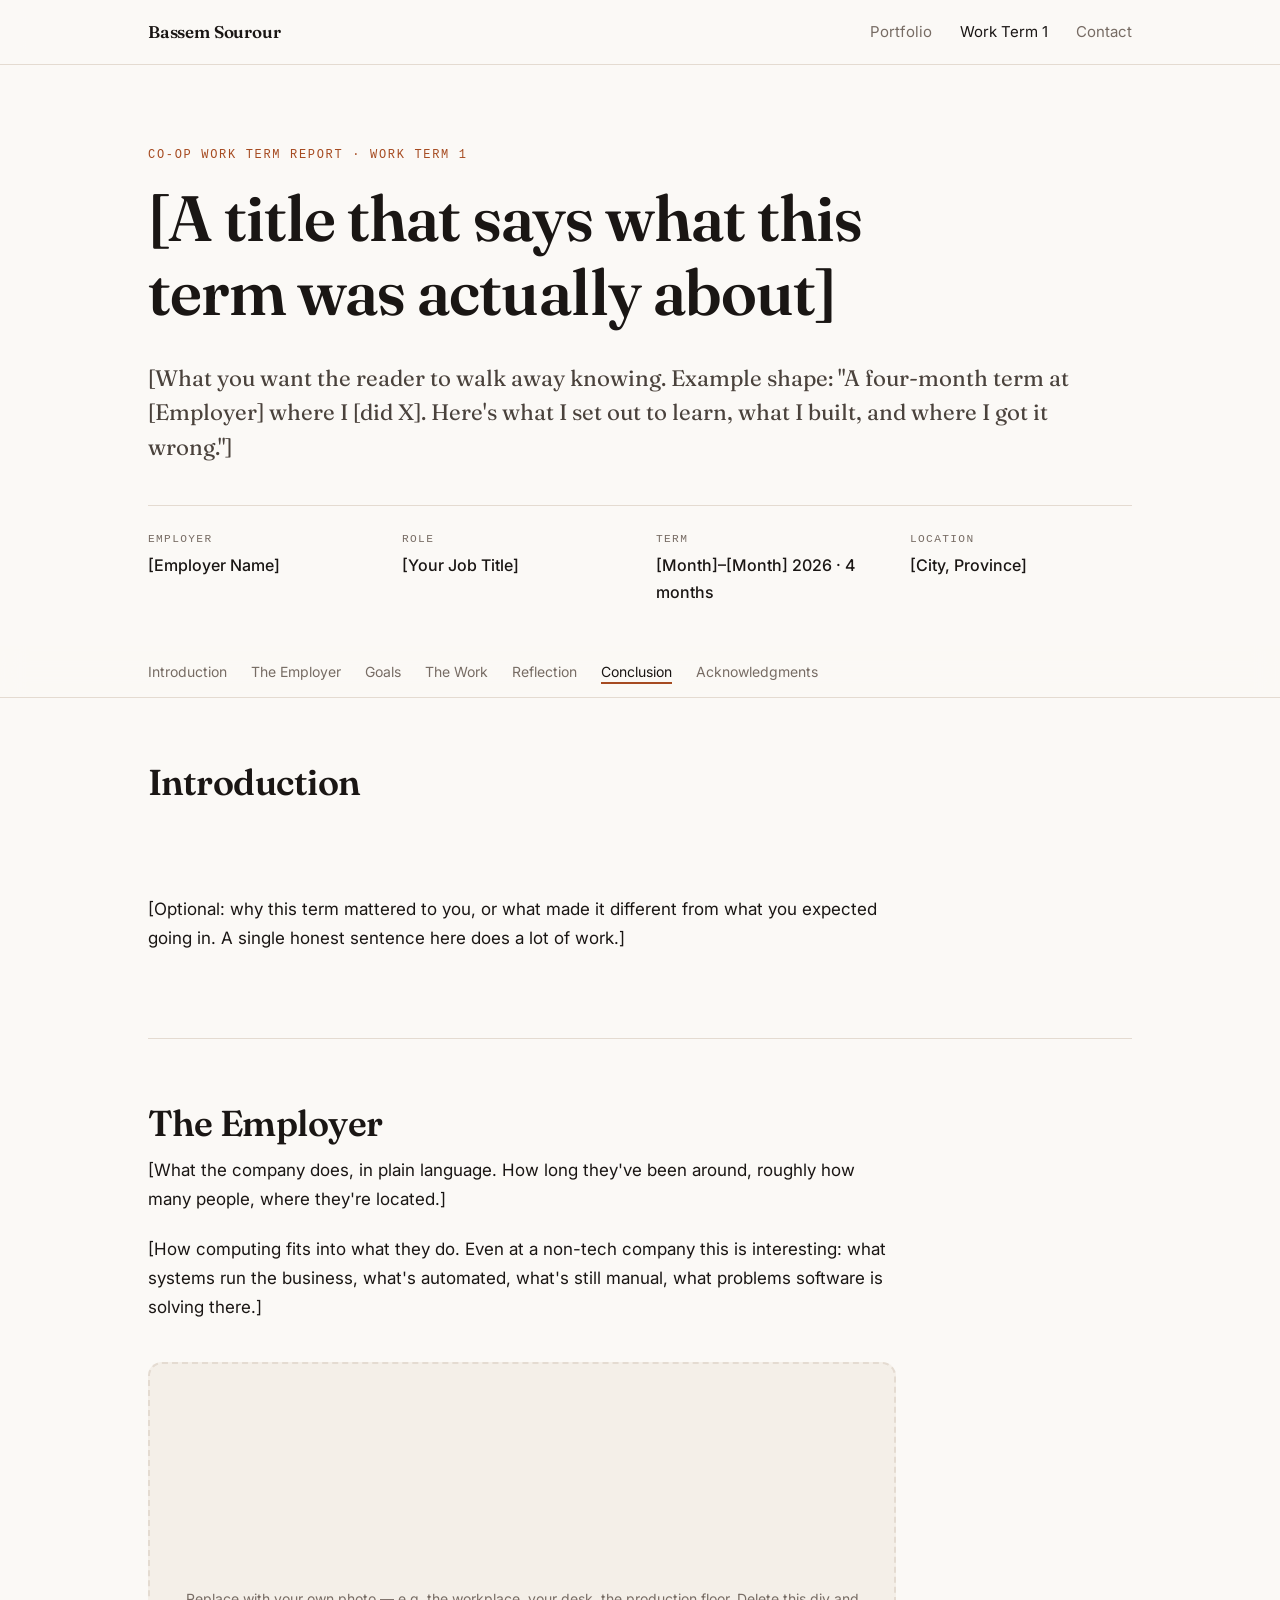
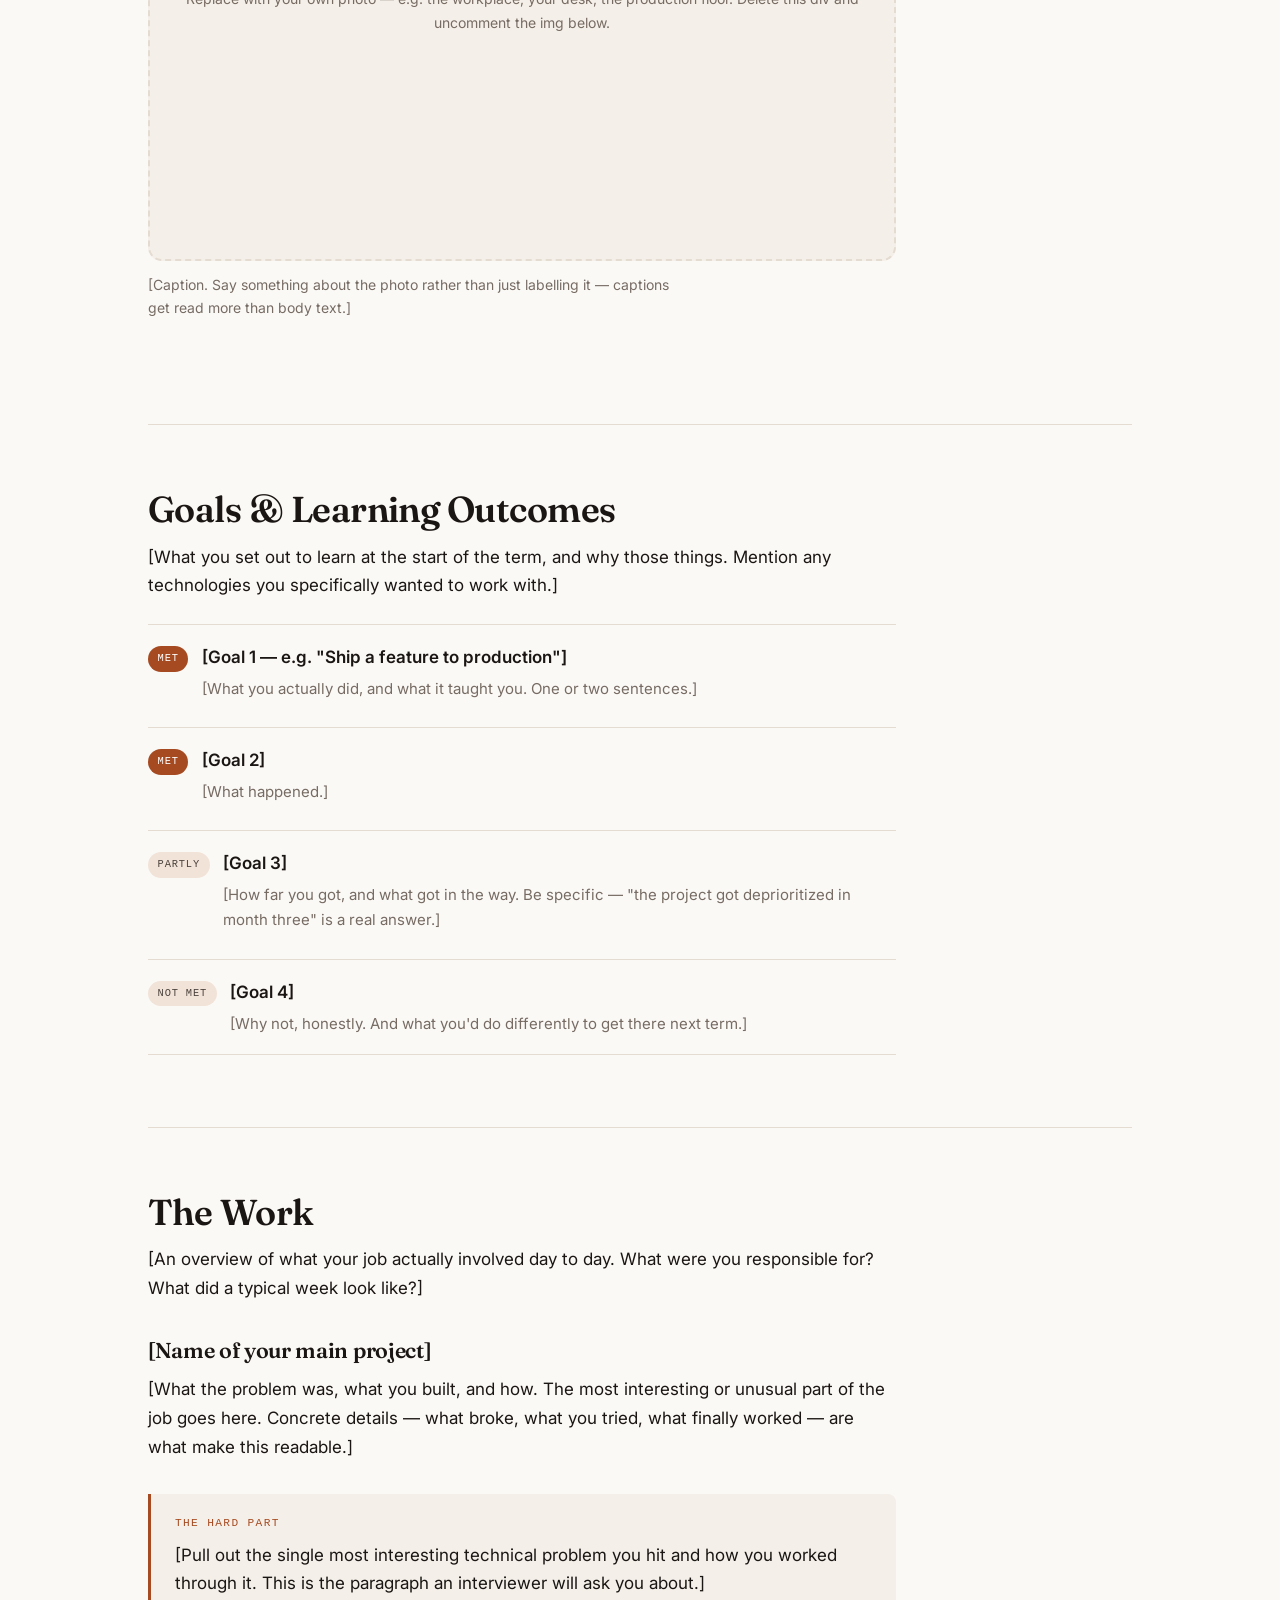
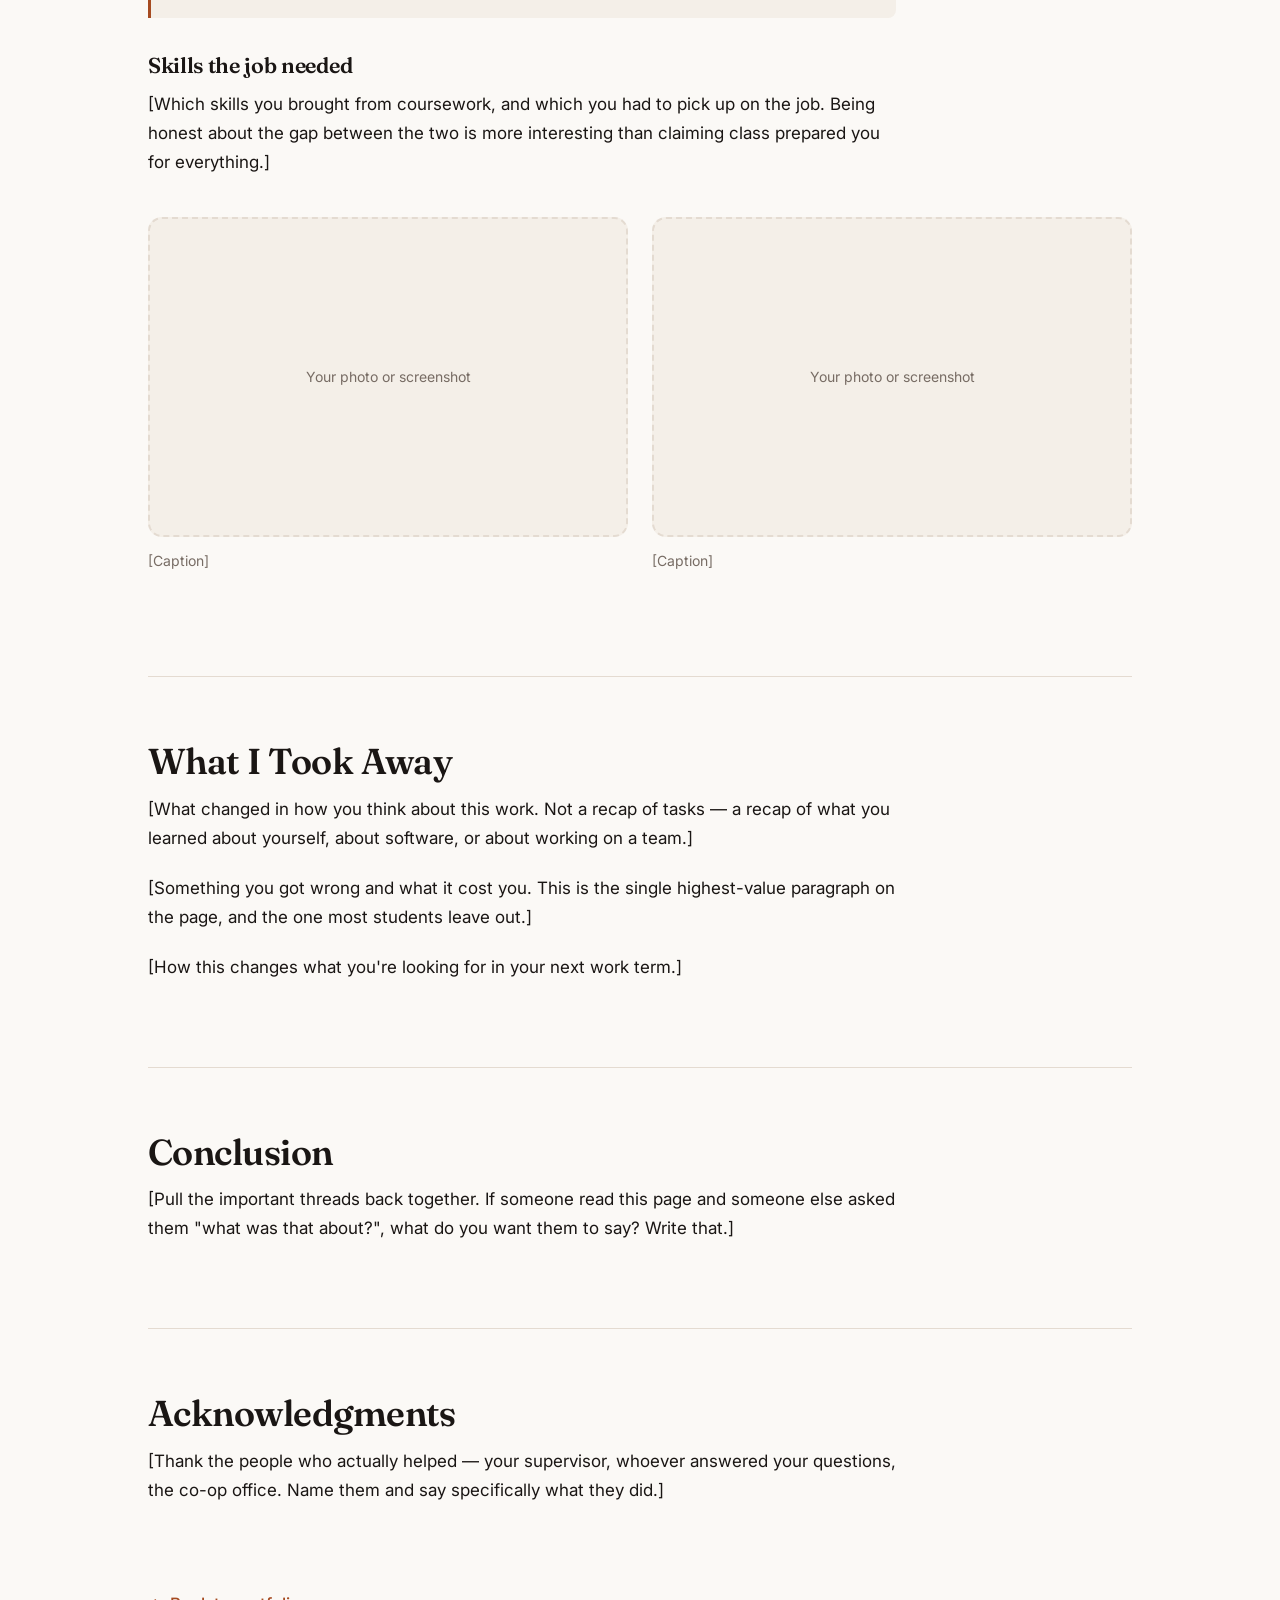
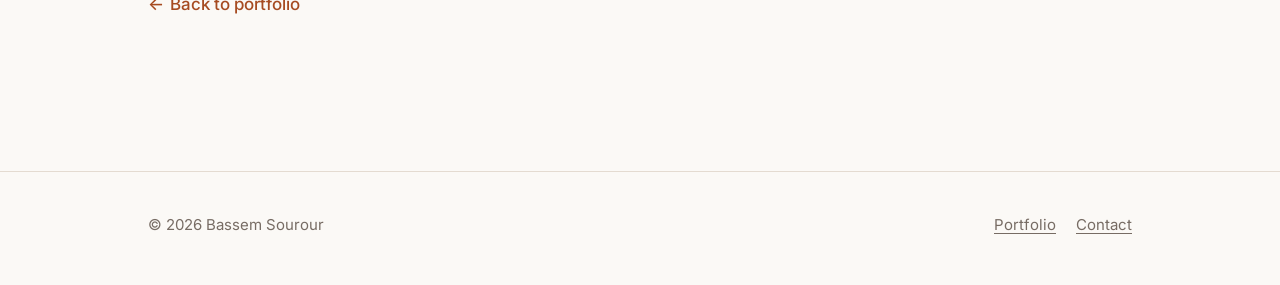
==== work-term-1.html @ 0c3258bf "Add files via upload" ====
<!DOCTYPE html>
<html lang="en">
<head>
<meta charset="utf-8">
<meta name="viewport" content="width=device-width, initial-scale=1">

<!-- EDIT ME -->
<title>Work Term 1 — [Employer] · Bassem Sourour</title>
<meta name="description" content="Co-op work term report: [Role] at [Employer], Summer 2026. Goals, project work, and reflections.">
<meta name="author" content="Bassem Sourour">
<meta property="og:title" content="Work Term 1 — [Employer]">
<meta property="og:description" content="Co-op work term report by Bassem Sourour.">
<meta property="og:type" content="article">

<link rel="preconnect" href="https://fonts.googleapis.com">
<link rel="preconnect" href="https://fonts.gstatic.com" crossorigin>
<link href="https://fonts.googleapis.com/css2?family=Fraunces:opsz,wght@9..144,400;9..144,600&family=Inter:wght@400;500;600&display=swap" rel="stylesheet">
<link rel="stylesheet" href="styles.css">
</head>
<body>

<a class="skip-link" href="#main">Skip to content</a>
<div class="progress" id="progress" aria-hidden="true"></div>

<header class="site-header">
  <div class="wrap site-header__inner">
    <a class="wordmark" href="index.html">Bassem&nbsp;Sourour</a>
    <nav class="nav" aria-label="Main">
      <a href="index.html">Portfolio</a>
      <a href="work-term-1.html" aria-current="page">Work Term 1</a>
      <a href="index.html#contact">Contact</a>
    </nav>
  </div>
</header>

<main id="main">

  <!-- ==========================================================
       TITLE BLOCK
       Orients a reader who knows nothing about your program.
       ========================================================== -->
  <section class="report-head">
    <div class="wrap">
      <span class="eyebrow reveal">Co-op Work Term Report · Work Term 1</span>
      <!-- EDIT ME: Make this a real title, not "Work Term Report."
           Something that says what the term was actually about.
           e.g. "Four months building internal tools for a coffee roastery" -->
      <h1 class="reveal">[A title that says what this term was actually about]</h1>
      <p class="lede prose reveal">
        <!-- EDIT ME: One or two sentences. What should someone take away
             from this page? This is your abstract — the guide asks you to
             tell the reader up front what they'll get. -->
        [What you want the reader to walk away knowing. Example shape:
        "A four-month term at [Employer] where I [did X]. Here's what I
        set out to learn, what I built, and where I got it wrong."]
      </p>

      <dl class="fact-list reveal">
        <div>
          <dt>Employer</dt>
          <dd><!-- EDIT ME -->[Employer Name]</dd>
        </div>
        <div>
          <dt>Role</dt>
          <dd><!-- EDIT ME -->[Your Job Title]</dd>
        </div>
        <div>
          <dt>Term</dt>
          <dd><!-- EDIT ME -->[Month]–[Month] 2026 · 4 months</dd>
        </div>
        <div>
          <dt>Location</dt>
          <dd><!-- EDIT ME -->[City, Province]</dd>
        </div>
      </dl>
    </div>
  </section>

  <!-- In-page section nav. Kate confirmed: headers within one page = good. -->
  <nav class="toc" aria-label="Sections of this report">
    <ol>
      <li><a href="#intro">Introduction</a></li>
      <li><a href="#employer">The Employer</a></li>
      <li><a href="#goals">Goals</a></li>
      <li><a href="#work">The Work</a></li>
      <li><a href="#reflection">Reflection</a></li>
      <li><a href="#conclusion">Conclusion</a></li>
      <li><a href="#thanks">Acknowledgments</a></li>
    </ol>
  </nav>

  <div class="wrap">

    <!-- ========================================================
         1. INTRODUCTION  (guide: "Abstract/Introduction")
         ======================================================== -->
    <section class="report-section" id="intro">
      <h2 class="reveal">Introduction</h2>
      <div class="prose">
        <p class="reveal">
          <!-- EDIT ME: When did you work, where, and what did you do?
               Short and to the point — the guide is explicit about that.
               Assume the reader is a recruiter who has never heard of
               your program. -->
          [When you worked, where, and what you did. Two or three
          sentences. Resist the urge to explain everything here —
          that's what the rest of the page is for.]
        </p>
        <p class="reveal">
          [Optional: why this term mattered to you, or what made it
          different from what you expected going in. A single honest
          sentence here does a lot of work.]
        </p>
      </div>
    </section>

    <!-- ========================================================
         2. THE EMPLOYER
         ======================================================== -->
    <section class="report-section" id="employer">
      <h2 class="reveal">The Employer</h2>
      <div class="prose">
        <p class="reveal">
          <!-- EDIT ME: What does the company do? How big? Where?
               The guide asks for interesting facts — people, location,
               products. -->
          [What the company does, in plain language. How long they've
          been around, roughly how many people, where they're located.]
        </p>
        <p class="reveal">
          <!-- The guide specifically asks you to connect the employer
               to computing science. Don't skip this one — it's an easy
               mark and a lot of students miss it. -->
          [How computing fits into what they do. Even at a
          non-tech company this is interesting: what systems run the
          business, what's automated, what's still manual, what problems
          software is solving there.]
        </p>
      </div>

      <!-- IMAGES: The rubric rewards ORIGINAL images — photos you took.
           Replace the placeholder div with the <img> line beneath it. -->
      <figure class="reveal">
        <div class="img-placeholder">
          Replace with your own photo — e.g. the workplace, your desk,
          the production floor. Delete this div and uncomment the img below.
        </div>
        <!-- <img src="images/workplace.jpg" alt="Describe what's in the photo for screen readers"> -->
        <figcaption>
          [Caption. Say something about the photo rather than just
          labelling it — captions get read more than body text.]
        </figcaption>
      </figure>
    </section>

    <!-- ========================================================
         3. GOALS  (guide asks: what were they, and did you meet them?)
         ======================================================== -->
    <section class="report-section" id="goals">
      <h2 class="reveal">Goals &amp; Learning Outcomes</h2>
      <div class="prose">
        <p class="reveal">
          <!-- EDIT ME -->
          [What you set out to learn at the start of the term, and why
          those things. Mention any technologies you specifically wanted
          to work with.]
        </p>
      </div>

      <!-- The guide asks which goals you completed and which you didn't,
           and why. The "not met" ones are where the marks are — an honest
           account of a goal you missed reads as maturity, not failure. -->
      <ul class="goals">

        <li class="reveal">
          <span class="goals__status goals__status--met">Met</span>
          <span class="goals__title">[Goal 1 — e.g. "Ship a feature to production"]</span>
          <p class="goals__note">
            [What you actually did, and what it taught you. One or two
            sentences.]
          </p>
        </li>

        <li class="reveal">
          <span class="goals__status goals__status--met">Met</span>
          <span class="goals__title">[Goal 2]</span>
          <p class="goals__note">[What happened.]</p>
        </li>

        <li class="reveal">
          <span class="goals__status">Partly</span>
          <span class="goals__title">[Goal 3]</span>
          <p class="goals__note">
            [How far you got, and what got in the way. Be specific —
            "the project got deprioritized in month three" is a real
            answer.]
          </p>
        </li>

        <li class="reveal">
          <span class="goals__status">Not met</span>
          <span class="goals__title">[Goal 4]</span>
          <p class="goals__note">
            [Why not, honestly. And what you'd do differently to get
            there next term.]
          </p>
        </li>

      </ul>
    </section>

    <!-- ========================================================
         4. THE WORK  (guide: "Job Description")
         ======================================================== -->
    <section class="report-section" id="work">
      <h2 class="reveal">The Work</h2>
      <div class="prose">
        <p class="reveal">
          <!-- EDIT ME: overview of the job or project -->
          [An overview of what your job actually involved day to day.
          What were you responsible for? What did a typical week look
          like?]
        </p>

        <h3 class="reveal">[Name of your main project]</h3>
        <p class="reveal">
          <!-- The guide asks for the most interesting or unique aspects.
               This is the section where you get to be specific and
               technical. Don't undersell it. -->
          [What the problem was, what you built, and how. The most
          interesting or unusual part of the job goes here. Concrete
          details — what broke, what you tried, what finally worked —
          are what make this readable.]
        </p>

        <div class="callout reveal">
          <span class="callout__label">The hard part</span>
          <p>
            [Pull out the single most interesting technical problem you
            hit and how you worked through it. This is the paragraph an
            interviewer will ask you about.]
          </p>
        </div>

        <h3 class="reveal">Skills the job needed</h3>
        <p class="reveal">
          <!-- The guide asks directly: did you learn these in class or
               on the job? Answer it directly — it's a specific question
               and specific answers stand out. -->
          [Which skills you brought from coursework, and which you had
          to pick up on the job. Being honest about the gap between the
          two is more interesting than claiming class prepared you for
          everything.]
        </p>
      </div>

      <!-- Two images side by side. Screenshots of work you did are great
           here, as long as nothing confidential is visible. -->
      <div class="figure-pair">
        <figure class="reveal">
          <div class="img-placeholder">Your photo or screenshot</div>
          <!-- <img src="images/project-1.jpg" alt="Describe the image"> -->
          <figcaption>[Caption]</figcaption>
        </figure>
        <figure class="reveal">
          <div class="img-placeholder">Your photo or screenshot</div>
          <!-- <img src="images/project-2.jpg" alt="Describe the image"> -->
          <figcaption>[Caption]</figcaption>
        </figure>
      </div>
    </section>

    <!-- ========================================================
         5. REFLECTION
         The rubric weights reflection heavily. This section is the
         difference between "Good" and "Outstanding."
         ======================================================== -->
    <section class="report-section" id="reflection">
      <h2 class="reveal">What I Took Away</h2>
      <div class="prose">
        <p class="reveal">
          <!-- EDIT ME: Reflection means what CHANGED in how you think,
               not a summary of what you did. Prompts that help:
               - What did you believe in May that you don't believe now?
               - What did you get wrong, and when did you notice?
               - What surprised you about how real software teams work?
               - What would you tell yourself on day one? -->
          [What changed in how you think about this work. Not a recap of
          tasks — a recap of what you learned about yourself, about
          software, or about working on a team.]
        </p>
        <p class="reveal">
          [Something you got wrong and what it cost you. This is the
          single highest-value paragraph on the page, and the one most
          students leave out.]
        </p>
        <p class="reveal">
          [How this changes what you're looking for in your next work
          term.]
        </p>
      </div>
    </section>

    <!-- ========================================================
         6. CONCLUSION
         ======================================================== -->
    <section class="report-section" id="conclusion">
      <h2 class="reveal">Conclusion</h2>
      <div class="prose">
        <p class="reveal">
          <!-- The guide asks: if your audience described this site, what
               would you want them to say? Write the answer to that. -->
          [Pull the important threads back together. If someone read this
          page and someone else asked them "what was that about?", what
          do you want them to say? Write that.]
        </p>
      </div>
    </section>

    <!-- ========================================================
         7. ACKNOWLEDGMENTS
         ======================================================== -->
    <section class="report-section" id="thanks">
      <h2 class="reveal">Acknowledgments</h2>
      <div class="prose">
        <p class="reveal">
          <!-- EDIT ME: Supervisor, teammates, co-op office. Use real
               names and say what they actually did — generic thanks read
               as filler. Check with people before naming them. -->
          [Thank the people who actually helped — your supervisor,
          whoever answered your questions, the co-op office. Name them
          and say specifically what they did.]
        </p>
      </div>
    </section>

  </div>

  <section style="padding-top:0">
    <div class="wrap">
      <a class="arrow-link reveal" href="index.html">
        <span aria-hidden="true">←</span> Back to portfolio
      </a>
    </div>
  </section>

</main>

<footer class="site-footer">
  <div class="wrap site-footer__inner">
    <span>© <span id="year">2026</span> Bassem Sourour</span>
    <nav class="footer-links" aria-label="Footer">
      <a href="index.html">Portfolio</a>
      <a href="index.html#contact">Contact</a>
    </nav>
  </div>
</footer>

<script>
  document.getElementById('year').textContent = new Date().getFullYear();

  // Reading progress bar
  const bar = document.getElementById('progress');
  const onScroll = () => {
    const h = document.documentElement;
    const max = h.scrollHeight - h.clientHeight;
    const pct = max > 0 ? h.scrollTop / max : 0;
    bar.style.transform = 'scaleX(' + pct + ')';
  };
  document.addEventListener('scroll', onScroll, { passive: true });
  onScroll();

  // Highlight the current section in the sticky nav
  const links = [...document.querySelectorAll('.toc a')];
  const sections = links
    .map(a => document.querySelector(a.getAttribute('href')))
    .filter(Boolean);

  if ('IntersectionObserver' in window && sections.length) {
    const spy = new IntersectionObserver((entries) => {
      entries.forEach(entry => {
        if (entry.isIntersecting) {
          links.forEach(a => a.classList.remove('is-active'));
          const active = links.find(a => a.getAttribute('href') === '#' + entry.target.id);
          if (active) active.classList.add('is-active');
        }
      });
    }, { rootMargin: '-25% 0px -65% 0px' });
    sections.forEach(s => spy.observe(s));
  }

  // Fade content in on scroll
  const reveals = document.querySelectorAll('.reveal');
  if ('IntersectionObserver' in window && !window.matchMedia('(prefers-reduced-motion: reduce)').matches) {
    const io = new IntersectionObserver((entries) => {
      entries.forEach((entry, i) => {
        if (entry.isIntersecting) {
          entry.target.style.transitionDelay = Math.min(i * 55, 220) + 'ms';
          entry.target.classList.add('is-visible');
          io.unobserve(entry.target);
        }
      });
    }, { rootMargin: '0px 0px -8% 0px', threshold: 0.05 });
    reveals.forEach(el => io.observe(el));
  } else {
    reveals.forEach(el => el.classList.add('is-visible'));
  }
</script>

</body>
</html>
---- styles.css ----
/* ============================================================
   Bassem Sourour — Portfolio
   Shared stylesheet for index.html and work-term-1.html
   ============================================================ */

/* ---- 1. Design tokens -------------------------------------- */

:root {
  /* Light theme (default) */
  --bg:          #FBF9F6;
  --bg-alt:      #F4EFE8;
  --surface:     #FFFFFF;
  --ink:         #1A1614;
  --ink-soft:    #4A423C;
  --muted:       #776C64;
  --accent:      #A64B21;
  --accent-ink:  #FFFFFF;
  --accent-soft: #F2E3D8;
  --border:      #E4DBD1;
  --shadow:      0 1px 2px rgba(26, 22, 20, .04), 0 8px 24px rgba(26, 22, 20, .06);
  --shadow-lift: 0 2px 4px rgba(26, 22, 20, .05), 0 16px 40px rgba(26, 22, 20, .10);

  /* Type */
  --font-display: "Fraunces", Georgia, "Times New Roman", serif;
  --font-body:    "Inter", -apple-system, BlinkMacSystemFont, "Segoe UI", Roboto, sans-serif;
  --font-mono:    ui-monospace, SFMono-Regular, "SF Mono", Menlo, Consolas, monospace;

  /* Layout */
  --measure:  68ch;
  --gutter:   clamp(1.25rem, 5vw, 3rem);
  --radius:   14px;
  --radius-sm: 8px;
}

@media (prefers-color-scheme: dark) {
  :root {
    --bg:          #14110F;
    --bg-alt:      #1B1714;
    --surface:     #1E1A17;
    --ink:         #F5F0EA;
    --ink-soft:    #DCD3CA;
    --muted:       #A2968C;
    --accent:      #E4915B;
    --accent-ink:  #14110F;
    --accent-soft: #2C231C;
    --border:      #2F2822;
    --shadow:      0 1px 2px rgba(0, 0, 0, .3), 0 8px 24px rgba(0, 0, 0, .35);
    --shadow-lift: 0 2px 4px rgba(0, 0, 0, .35), 0 16px 40px rgba(0, 0, 0, .45);
  }
}

/* ---- 2. Reset & base --------------------------------------- */

*, *::before, *::after { box-sizing: border-box; }

html {
  scroll-behavior: smooth;
  scroll-padding-top: 5rem;
  -webkit-text-size-adjust: 100%;
}

@media (prefers-reduced-motion: reduce) {
  html { scroll-behavior: auto; }
  *, *::before, *::after {
    animation-duration: .01ms !important;
    animation-iteration-count: 1 !important;
    transition-duration: .01ms !important;
  }
}

body {
  margin: 0;
  background: var(--bg);
  color: var(--ink);
  font-family: var(--font-body);
  font-size: 1.0625rem;
  line-height: 1.7;
  -webkit-font-smoothing: antialiased;
  text-rendering: optimizeLegibility;
}

img { max-width: 100%; height: auto; display: block; }

a {
  color: var(--accent);
  text-decoration-thickness: 1px;
  text-underline-offset: 3px;
  transition: color .15s ease;
}

a:hover { color: var(--ink); }

:focus-visible {
  outline: 2.5px solid var(--accent);
  outline-offset: 3px;
  border-radius: 3px;
}

.skip-link {
  position: absolute;
  left: -9999px;
  top: 0;
  background: var(--accent);
  color: var(--accent-ink);
  padding: .75rem 1.25rem;
  z-index: 100;
  border-radius: 0 0 var(--radius-sm) 0;
}
.skip-link:focus { left: 0; }

/* ---- 3. Typography ----------------------------------------- */

h1, h2, h3, h4 {
  font-family: var(--font-display);
  font-weight: 600;
  line-height: 1.15;
  letter-spacing: -0.015em;
  color: var(--ink);
  margin: 0 0 .5em;
  font-variation-settings: "SOFT" 0, "WONK" 1;
}

h1 { font-size: clamp(2.4rem, 6vw, 4rem); }
h2 { font-size: clamp(1.6rem, 3.4vw, 2.25rem); margin-top: 0; }
h3 { font-size: clamp(1.15rem, 2vw, 1.35rem); font-weight: 600; }

p { margin: 0 0 1.25em; }

.lede {
  font-size: clamp(1.15rem, 2.2vw, 1.4rem);
  line-height: 1.55;
  color: var(--ink-soft);
  font-family: var(--font-display);
  font-weight: 400;
  font-variation-settings: "SOFT" 0, "WONK" 0;
}

.eyebrow {
  font-family: var(--font-mono);
  font-size: .75rem;
  letter-spacing: .14em;
  text-transform: uppercase;
  color: var(--accent);
  margin: 0 0 1rem;
  display: block;
  font-weight: 500;
}

.muted { color: var(--muted); }

/* ---- 4. Layout --------------------------------------------- */

.wrap {
  width: 100%;
  max-width: 1080px;
  margin-inline: auto;
  padding-inline: var(--gutter);
}

.prose { max-width: var(--measure); }

section { padding-block: clamp(3rem, 8vw, 5.5rem); }

.rule {
  border: 0;
  border-top: 1px solid var(--border);
  margin: 0;
}

/* ---- 5. Site header ---------------------------------------- */

.site-header {
  position: sticky;
  top: 0;
  z-index: 50;
  background: color-mix(in srgb, var(--bg) 88%, transparent);
  backdrop-filter: blur(12px);
  -webkit-backdrop-filter: blur(12px);
  border-bottom: 1px solid var(--border);
}

.site-header__inner {
  display: flex;
  align-items: center;
  justify-content: space-between;
  gap: 1.5rem;
  min-height: 4rem;
  flex-wrap: wrap;
}

.wordmark {
  font-family: var(--font-display);
  font-weight: 600;
  font-size: 1.0625rem;
  letter-spacing: -0.01em;
  color: var(--ink);
  text-decoration: none;
  white-space: nowrap;
}

.wordmark:hover { color: var(--accent); }

.nav {
  display: flex;
  gap: clamp(.9rem, 2.5vw, 1.75rem);
  font-size: .9375rem;
}

.nav a {
  color: var(--muted);
  text-decoration: none;
  white-space: nowrap;
}

.nav a:hover, .nav a[aria-current="page"] { color: var(--ink); }

/* ---- 6. Hero ----------------------------------------------- */

.hero {
  padding-block: clamp(3.5rem, 11vw, 7rem) clamp(2.5rem, 7vw, 4.5rem);
  position: relative;
  overflow: hidden;
}

.hero::before {
  content: "";
  position: absolute;
  top: -30%;
  right: -12%;
  width: min(46rem, 70vw);
  aspect-ratio: 1;
  background: radial-gradient(circle, var(--accent-soft) 0%, transparent 68%);
  opacity: .8;
  pointer-events: none;
  z-index: 0;
}

.hero > * { position: relative; z-index: 1; }

.hero h1 { margin-bottom: .25em; }

.hero__role {
  font-family: var(--font-mono);
  font-size: clamp(.85rem, 1.6vw, .95rem);
  letter-spacing: .06em;
  color: var(--muted);
  margin-bottom: 1.75rem;
}

.hero__lede { max-width: 54ch; }

/* ---- 7. Buttons & links ------------------------------------ */

.btn-row {
  display: flex;
  flex-wrap: wrap;
  gap: .75rem;
  margin-top: 2rem;
}

.btn {
  display: inline-flex;
  align-items: center;
  gap: .5rem;
  padding: .7rem 1.25rem;
  border-radius: 999px;
  font-size: .9375rem;
  font-weight: 500;
  text-decoration: none;
  border: 1px solid var(--border);
  color: var(--ink);
  background: var(--surface);
  transition: transform .15s ease, box-shadow .15s ease, border-color .15s ease;
}

.btn:hover {
  transform: translateY(-1px);
  box-shadow: var(--shadow);
  border-color: var(--accent);
  color: var(--ink);
}

.btn--primary {
  background: var(--accent);
  border-color: var(--accent);
  color: var(--accent-ink);
}

.btn--primary:hover { color: var(--accent-ink); }

.arrow-link {
  display: inline-flex;
  align-items: center;
  gap: .4rem;
  font-weight: 500;
  text-decoration: none;
}

.arrow-link span { transition: transform .18s ease; }
.arrow-link:hover span { transform: translateX(3px); }

/* ---- 8. Work term cards ------------------------------------ */

.card-grid {
  display: grid;
  grid-template-columns: repeat(auto-fit, minmax(min(100%, 22rem), 1fr));
  gap: 1.5rem;
  margin-top: 2.5rem;
}

.card {
  background: var(--surface);
  border: 1px solid var(--border);
  border-radius: var(--radius);
  padding: 1.75rem;
  display: flex;
  flex-direction: column;
  gap: .5rem;
  text-decoration: none;
  color: inherit;
  transition: transform .2s ease, box-shadow .2s ease, border-color .2s ease;
}

a.card:hover {
  transform: translateY(-3px);
  box-shadow: var(--shadow-lift);
  border-color: var(--accent);
}

.card__meta {
  font-family: var(--font-mono);
  font-size: .75rem;
  letter-spacing: .1em;
  text-transform: uppercase;
  color: var(--accent);
}

.card h3 { margin: .25rem 0 .35rem; }

.card p { color: var(--muted); font-size: .9375rem; margin-bottom: .5rem; }

.card__cta {
  margin-top: auto;
  padding-top: .75rem;
  font-size: .9375rem;
  font-weight: 500;
  color: var(--accent);
  display: inline-flex;
  align-items: center;
  gap: .4rem;
}

.card--placeholder {
  border-style: dashed;
  background: transparent;
  justify-content: flex-start;
  align-items: flex-start;
  color: var(--muted);
}

.card--placeholder h3 { color: var(--muted); }

/* ---- 9. Skills / tag pills --------------------------------- */

.pills {
  display: flex;
  flex-wrap: wrap;
  gap: .5rem;
  padding: 0;
  margin: 1.5rem 0 0;
  list-style: none;
}

.pills li {
  font-size: .875rem;
  padding: .35rem .85rem;
  border-radius: 999px;
  background: var(--accent-soft);
  color: var(--ink-soft);
  border: 1px solid transparent;
}

/* ---- 10. Report page --------------------------------------- */

.report-head {
  padding-block: clamp(3rem, 8vw, 5rem) clamp(1.5rem, 4vw, 2.5rem);
}

.report-head h1 { max-width: 20ch; }

.fact-list {
  display: grid;
  grid-template-columns: repeat(auto-fit, minmax(min(100%, 11rem), 1fr));
  gap: 1.25rem 2rem;
  margin: 2.5rem 0 0;
  padding: 1.5rem 0 0;
  border-top: 1px solid var(--border);
}

.fact-list div { display: flex; flex-direction: column; gap: .2rem; }

.fact-list dt {
  font-family: var(--font-mono);
  font-size: .7rem;
  letter-spacing: .12em;
  text-transform: uppercase;
  color: var(--muted);
}

.fact-list dd {
  margin: 0;
  font-weight: 500;
  font-size: 1rem;
}

/* Reading progress bar */
.progress {
  position: fixed;
  top: 0;
  left: 0;
  height: 3px;
  width: 100%;
  transform: scaleX(0);
  transform-origin: 0 50%;
  background: var(--accent);
  z-index: 60;
  will-change: transform;
}

/* In-page section nav */
.toc {
  position: sticky;
  top: 4rem;
  z-index: 40;
  background: color-mix(in srgb, var(--bg) 90%, transparent);
  backdrop-filter: blur(12px);
  -webkit-backdrop-filter: blur(12px);
  border-bottom: 1px solid var(--border);
  overflow-x: auto;
  scrollbar-width: none;
}

.toc::-webkit-scrollbar { display: none; }

.toc ol {
  display: flex;
  gap: 1.5rem;
  list-style: none;
  margin: 0;
  padding: .85rem var(--gutter);
  font-size: .875rem;
  max-width: 1080px;
  margin-inline: auto;
  counter-reset: toc;
}

.toc a {
  color: var(--muted);
  text-decoration: none;
  white-space: nowrap;
  padding-bottom: 2px;
  border-bottom: 2px solid transparent;
}

.toc a:hover { color: var(--ink); }

.toc a.is-active {
  color: var(--ink);
  border-bottom-color: var(--accent);
}

/* Report body sections */
.report-section {
  padding-block: clamp(2.5rem, 6vw, 4rem);
  border-top: 1px solid var(--border);
}

.report-section:first-of-type { border-top: 0; }

.report-section h2 { margin-bottom: .75rem; }

.report-section h3 {
  margin-top: 2.25rem;
  color: var(--ink);
}

.report-section ul, .report-section ol {
  max-width: var(--measure);
  padding-left: 1.25rem;
  margin: 0 0 1.25em;
}

.report-section li { margin-bottom: .5em; }

/* Callout — use for a standout reflection or lesson learned */
.callout {
  border-left: 3px solid var(--accent);
  background: var(--bg-alt);
  padding: 1.25rem 1.5rem;
  border-radius: 0 var(--radius-sm) var(--radius-sm) 0;
  margin: 2rem 0;
  max-width: var(--measure);
}

.callout p:last-child { margin-bottom: 0; }

.callout__label {
  font-family: var(--font-mono);
  font-size: .7rem;
  letter-spacing: .12em;
  text-transform: uppercase;
  color: var(--accent);
  display: block;
  margin-bottom: .5rem;
}

/* Goal status list */
.goals { list-style: none; padding: 0 !important; margin: 1.5rem 0 0 !important; }

.goals li {
  display: grid;
  grid-template-columns: auto 1fr;
  gap: .25rem .85rem;
  padding: 1.1rem 0;
  border-top: 1px solid var(--border);
  max-width: var(--measure);
}

.goals li:last-child { border-bottom: 1px solid var(--border); }

.goals__status {
  grid-row: span 2;
  font-family: var(--font-mono);
  font-size: .65rem;
  letter-spacing: .08em;
  text-transform: uppercase;
  padding: .25rem .6rem;
  border-radius: 999px;
  height: fit-content;
  margin-top: .2rem;
  white-space: nowrap;
  background: var(--accent-soft);
  color: var(--ink-soft);
}

.goals__status--met { background: var(--accent); color: var(--accent-ink); }

.goals__title { font-weight: 600; }

.goals__note { color: var(--muted); font-size: .9375rem; margin: 0; }

/* Figures — your original images */
figure {
  margin: 2.5rem 0;
  max-width: var(--measure);
}

.figure-pair figure { max-width: 100%; }

figure img {
  border-radius: var(--radius);
  border: 1px solid var(--border);
  width: 100%;
}

figcaption {
  margin-top: .75rem;
  font-size: .875rem;
  color: var(--muted);
  max-width: 60ch;
}

.figure-pair {
  display: grid;
  grid-template-columns: repeat(auto-fit, minmax(min(100%, 18rem), 1fr));
  gap: 1.5rem;
  margin: 2.5rem 0;
}

.figure-pair figure { margin: 0; }

/* Image placeholder — delete once you add real photos */
.img-placeholder {
  aspect-ratio: 3 / 2;
  border: 2px dashed var(--border);
  border-radius: var(--radius);
  display: grid;
  place-items: center;
  text-align: center;
  padding: 1.5rem;
  color: var(--muted);
  font-size: .875rem;
  background: var(--bg-alt);
}

/* On narrow screens the header wraps to two rows, which would make the
   two stacked sticky bars eat the viewport. Let the header scroll away
   and keep only the section nav pinned. */
@media (max-width: 40rem) {
  .site-header { position: static; }
  .toc { top: 0; }
  html { scroll-padding-top: 3.5rem; }
  .site-header__inner { min-height: 0; padding-block: .85rem; }
}

/* ---- 11. Footer -------------------------------------------- */

.site-footer {
  border-top: 1px solid var(--border);
  padding-block: 2.5rem 3rem;
  margin-top: clamp(2rem, 6vw, 4rem);
  font-size: .9375rem;
  color: var(--muted);
}

.site-footer__inner {
  display: flex;
  flex-wrap: wrap;
  gap: 1rem 2rem;
  justify-content: space-between;
  align-items: center;
}

.site-footer a { color: var(--muted); }
.site-footer a:hover { color: var(--accent); }

.footer-links {
  display: flex;
  gap: 1.25rem;
  flex-wrap: wrap;
}

/* ---- 12. Entrance animation -------------------------------- */

.reveal {
  opacity: 0;
  transform: translateY(14px);
  transition: opacity .6s cubic-bezier(.2, .7, .3, 1), transform .6s cubic-bezier(.2, .7, .3, 1);
}

.reveal.is-visible { opacity: 1; transform: none; }

@media (prefers-reduced-motion: reduce) {
  .reveal { opacity: 1; transform: none; }
}

/* ---- 13. Print --------------------------------------------- */

@media print {
  .site-header, .toc, .progress, .site-footer, .btn-row { display: none; }
  body { background: #fff; color: #000; font-size: 11pt; }
  .report-section { break-inside: avoid; border-top: 1px solid #ccc; }
  a { color: #000; text-decoration: underline; }
}
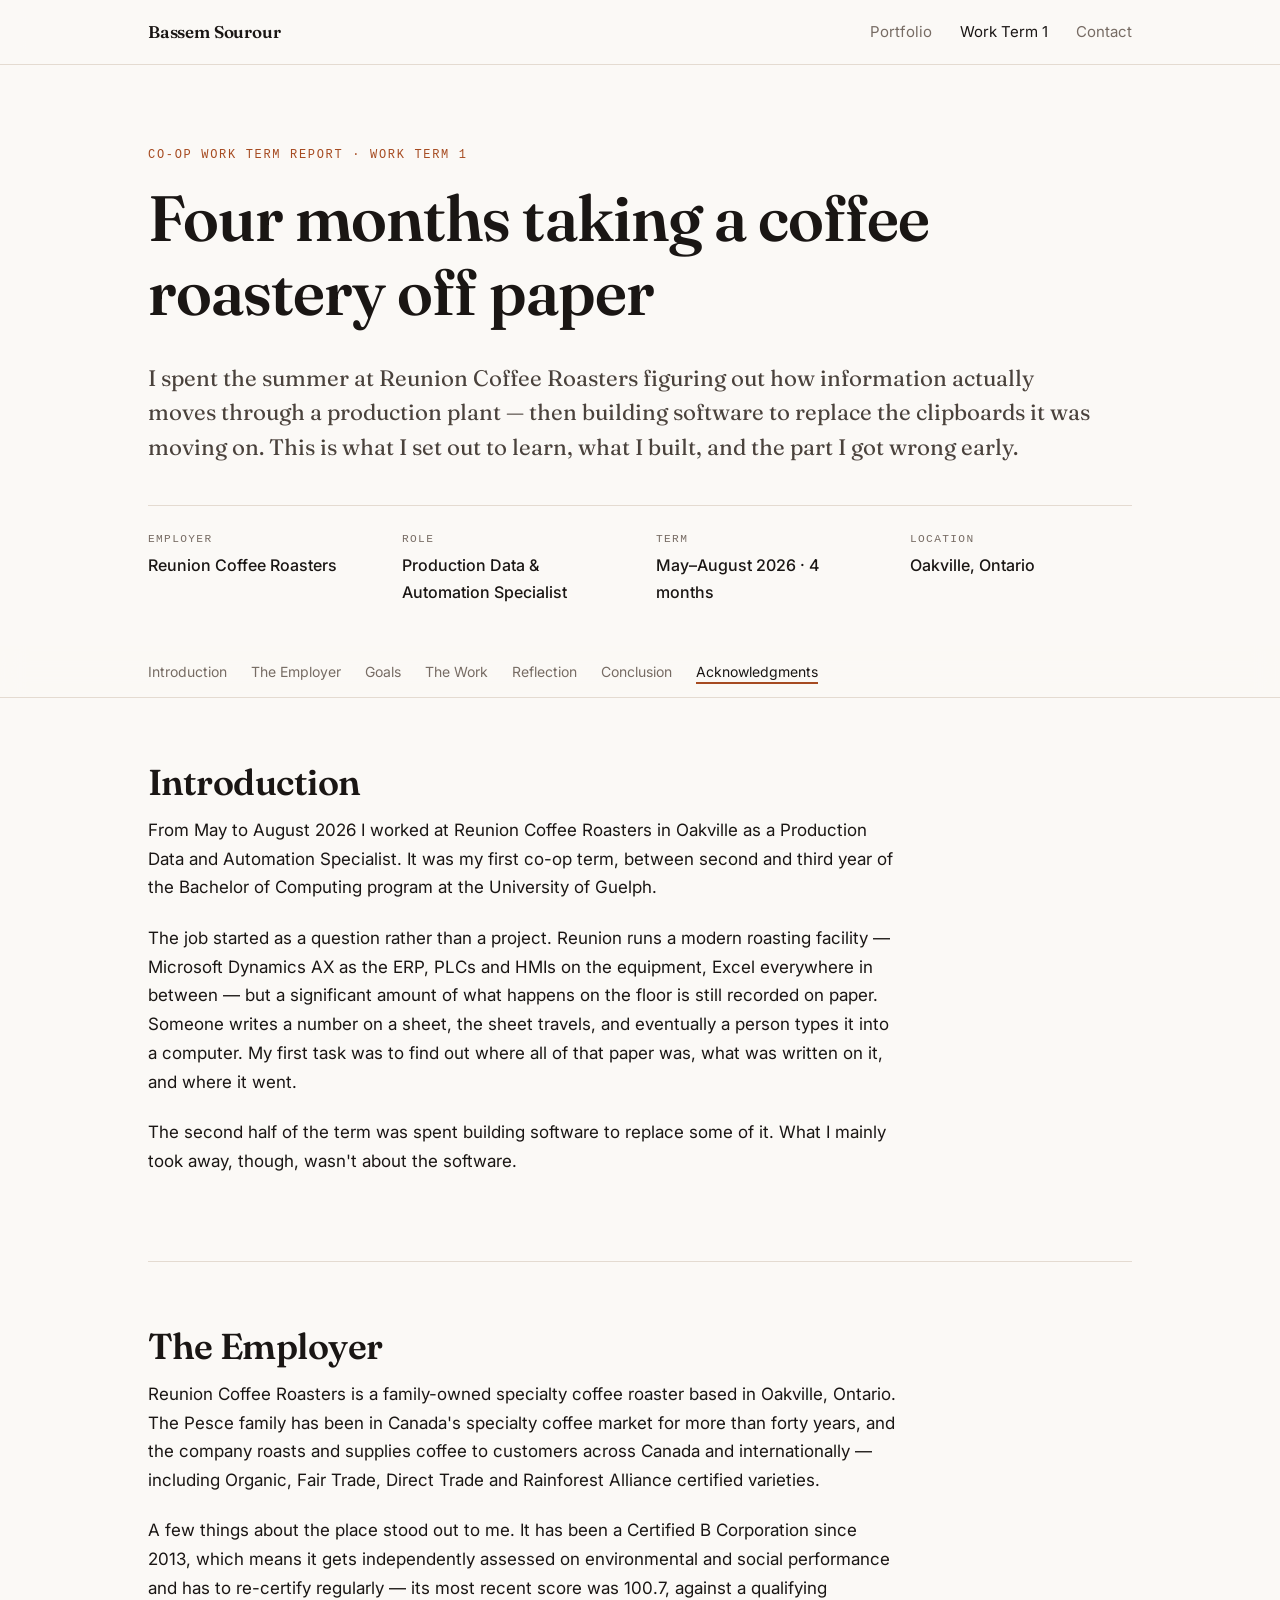
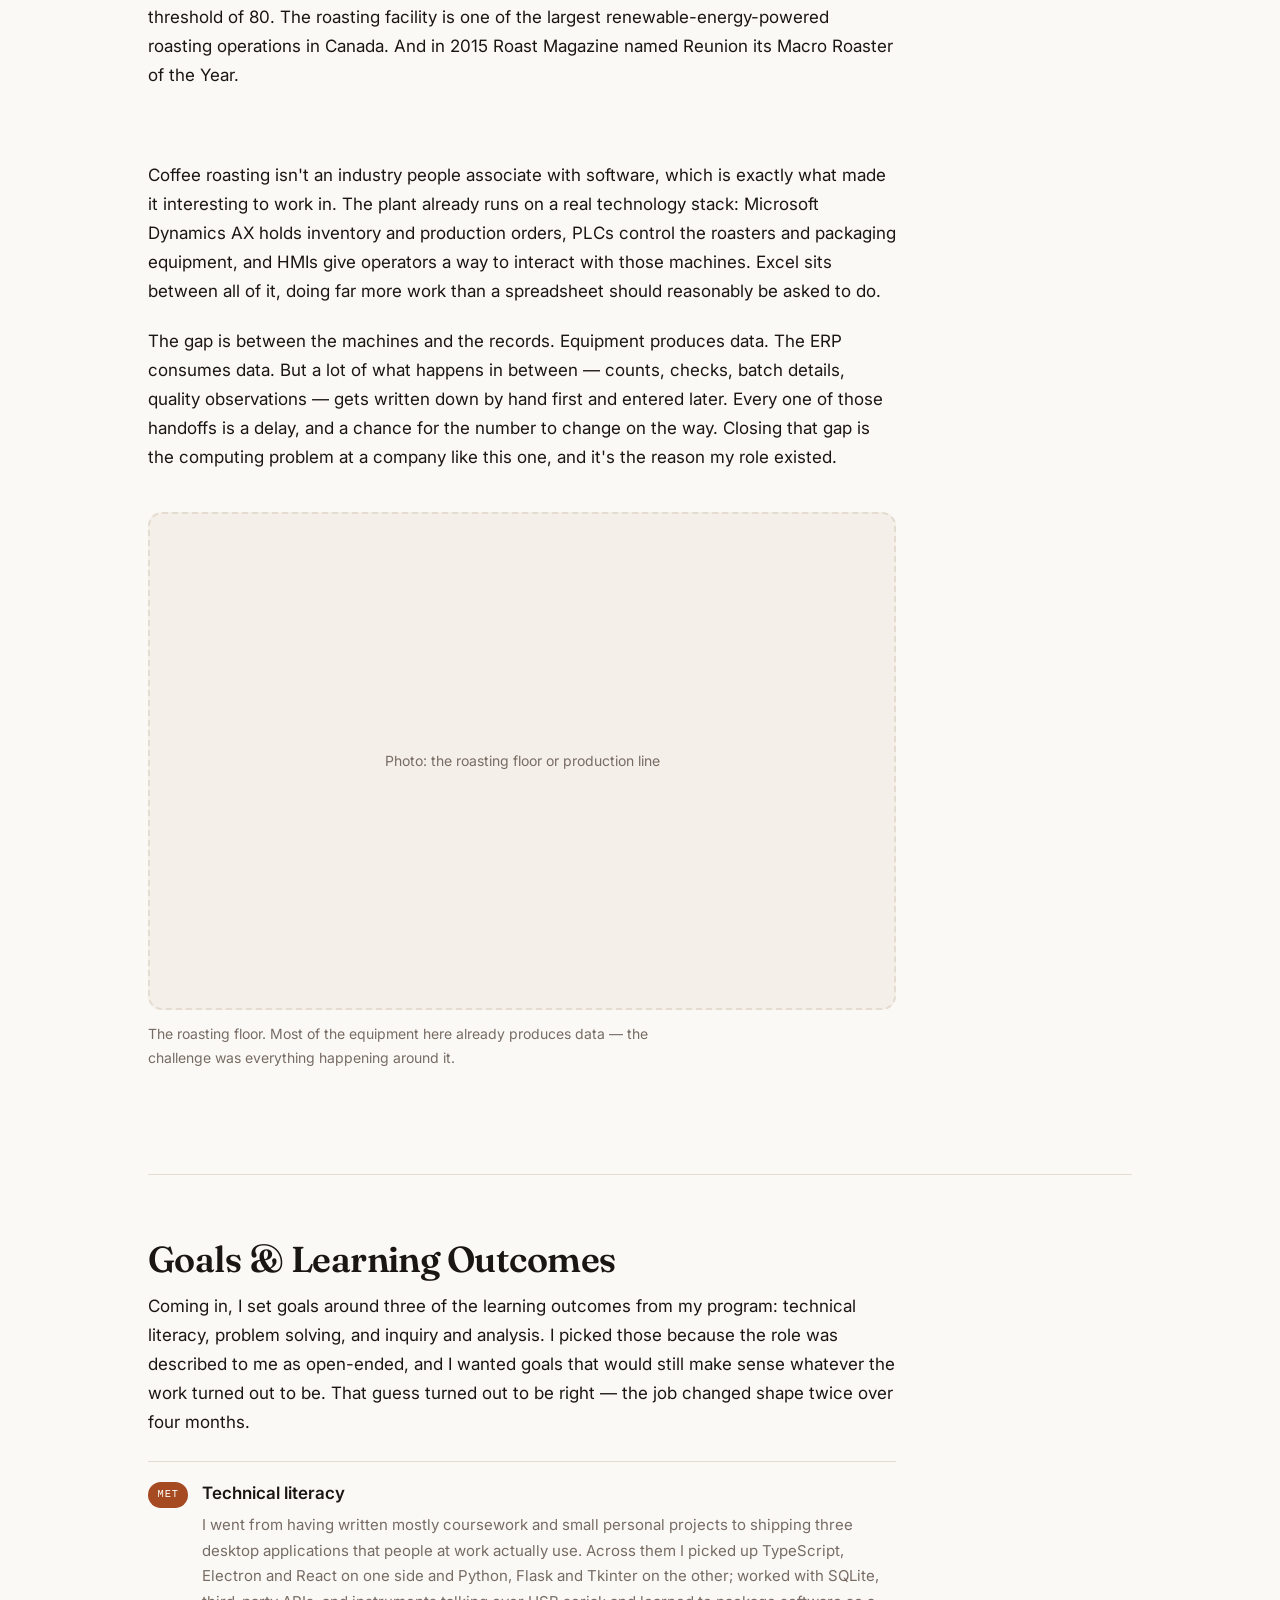
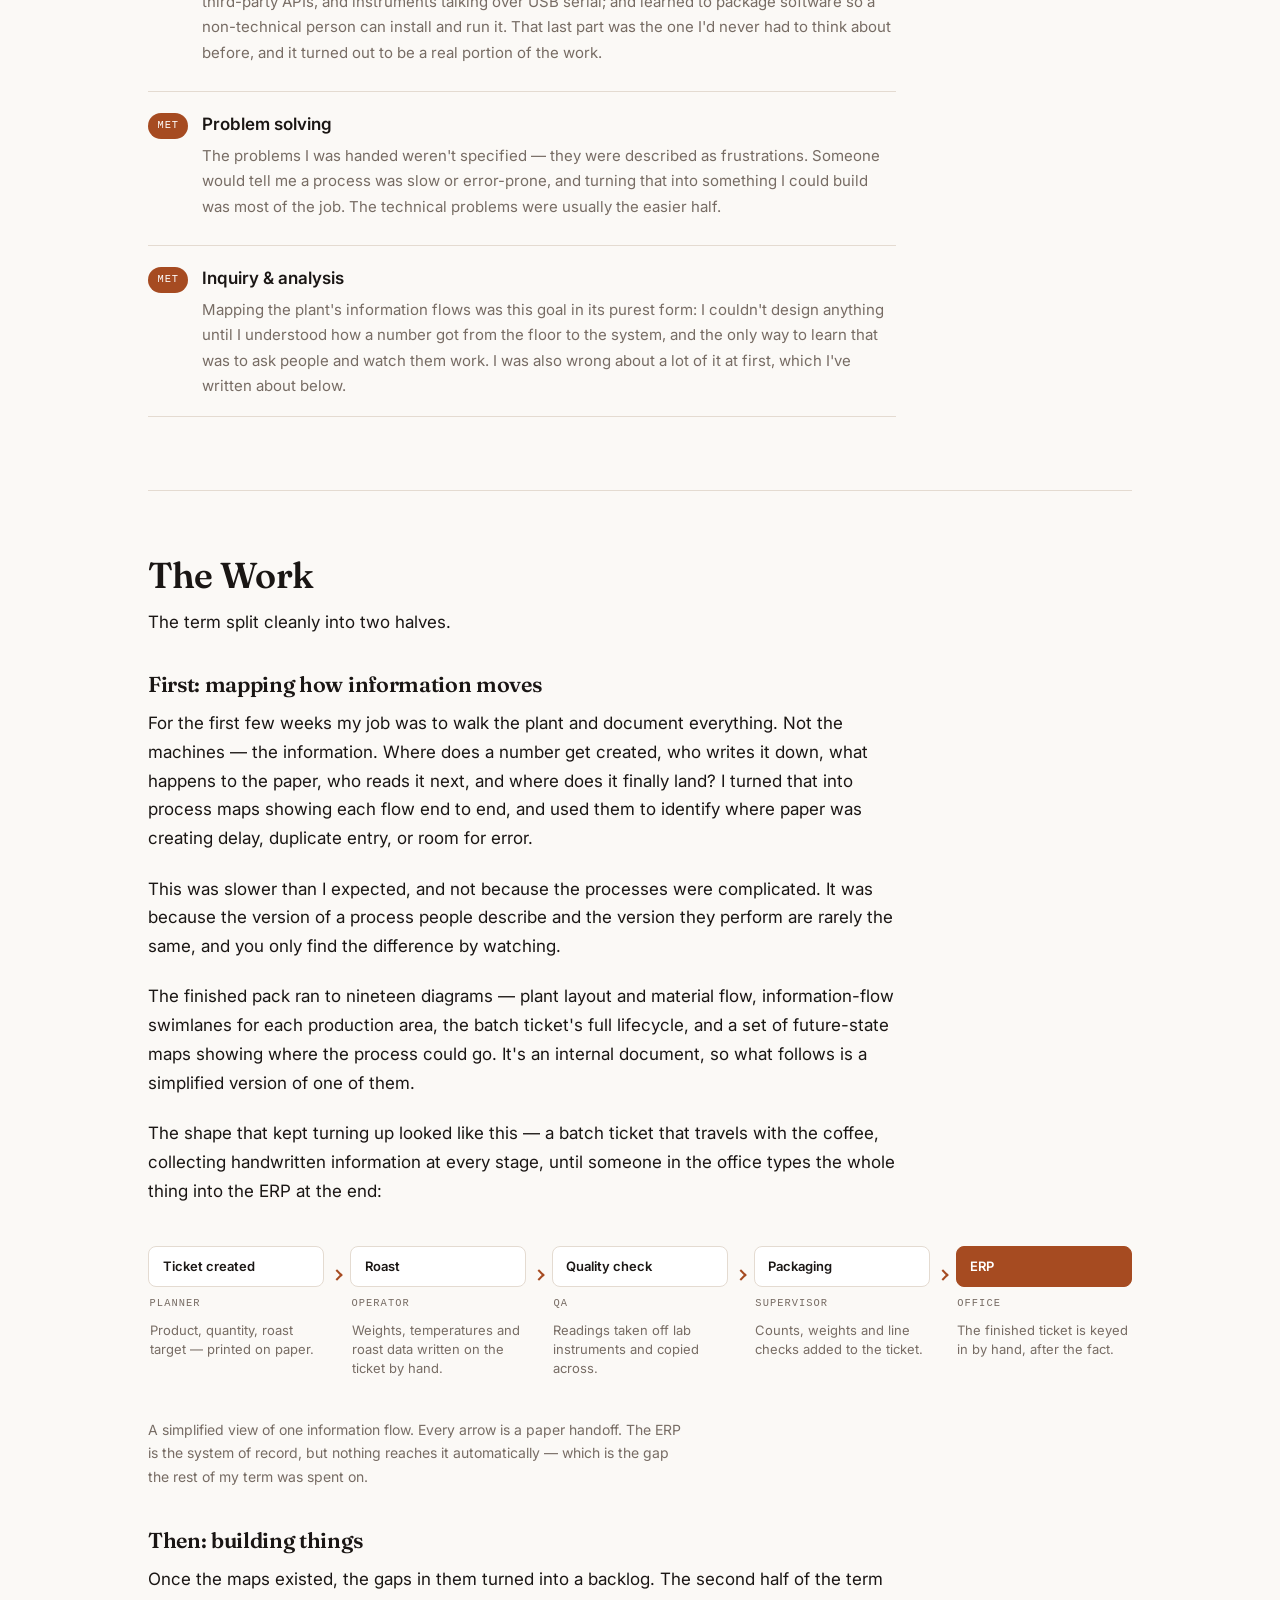
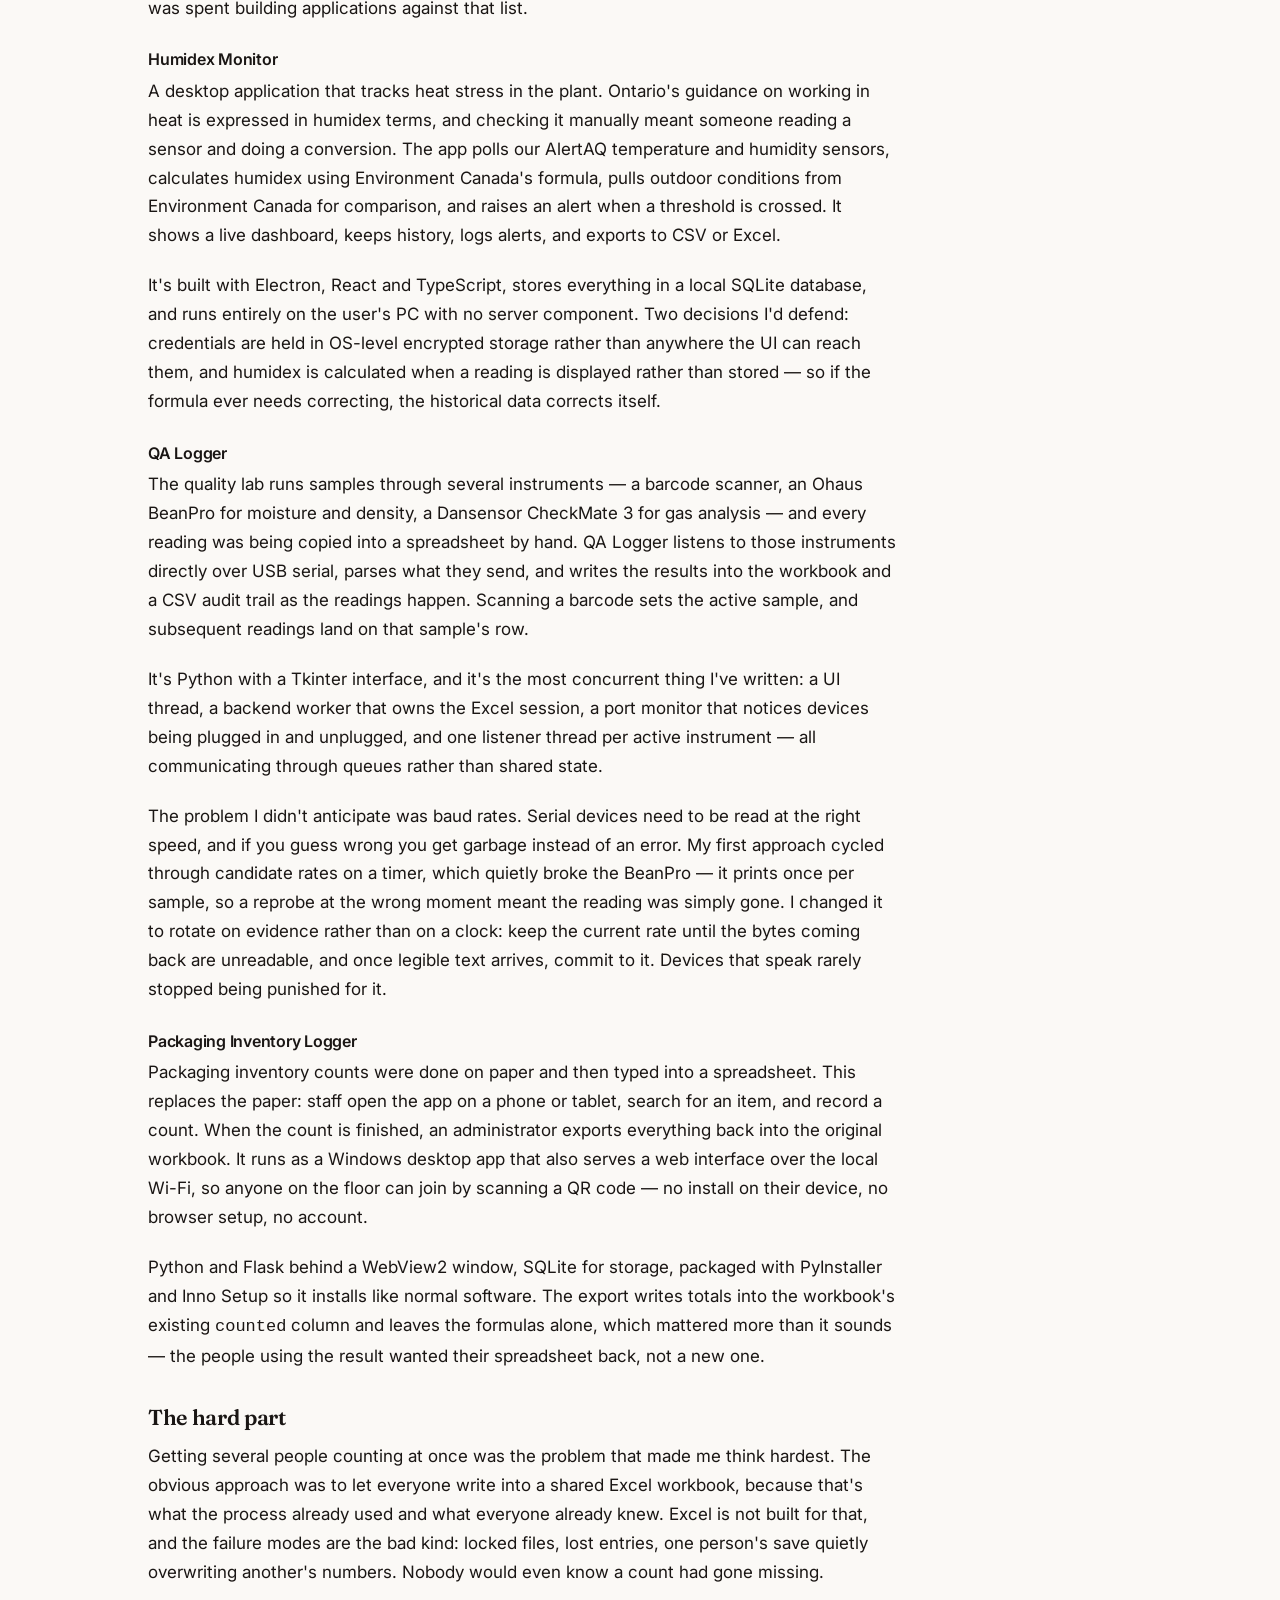
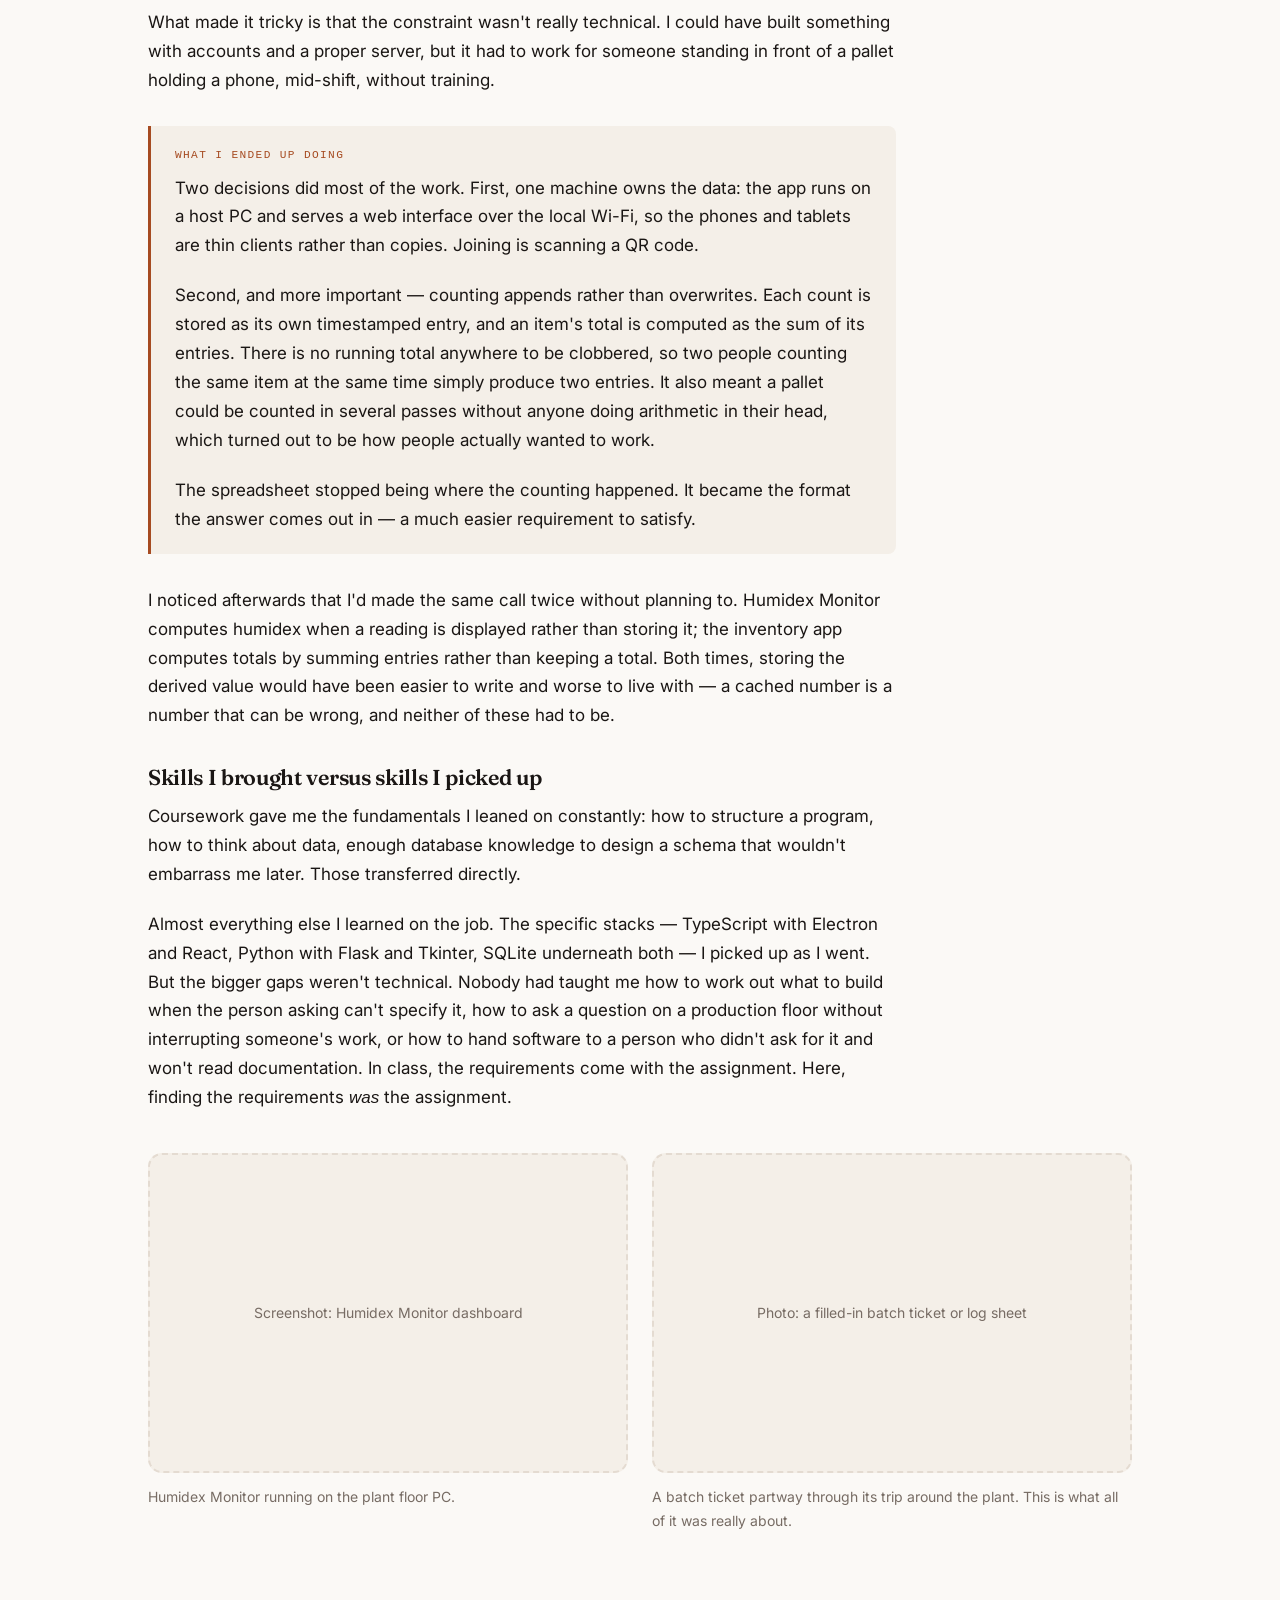
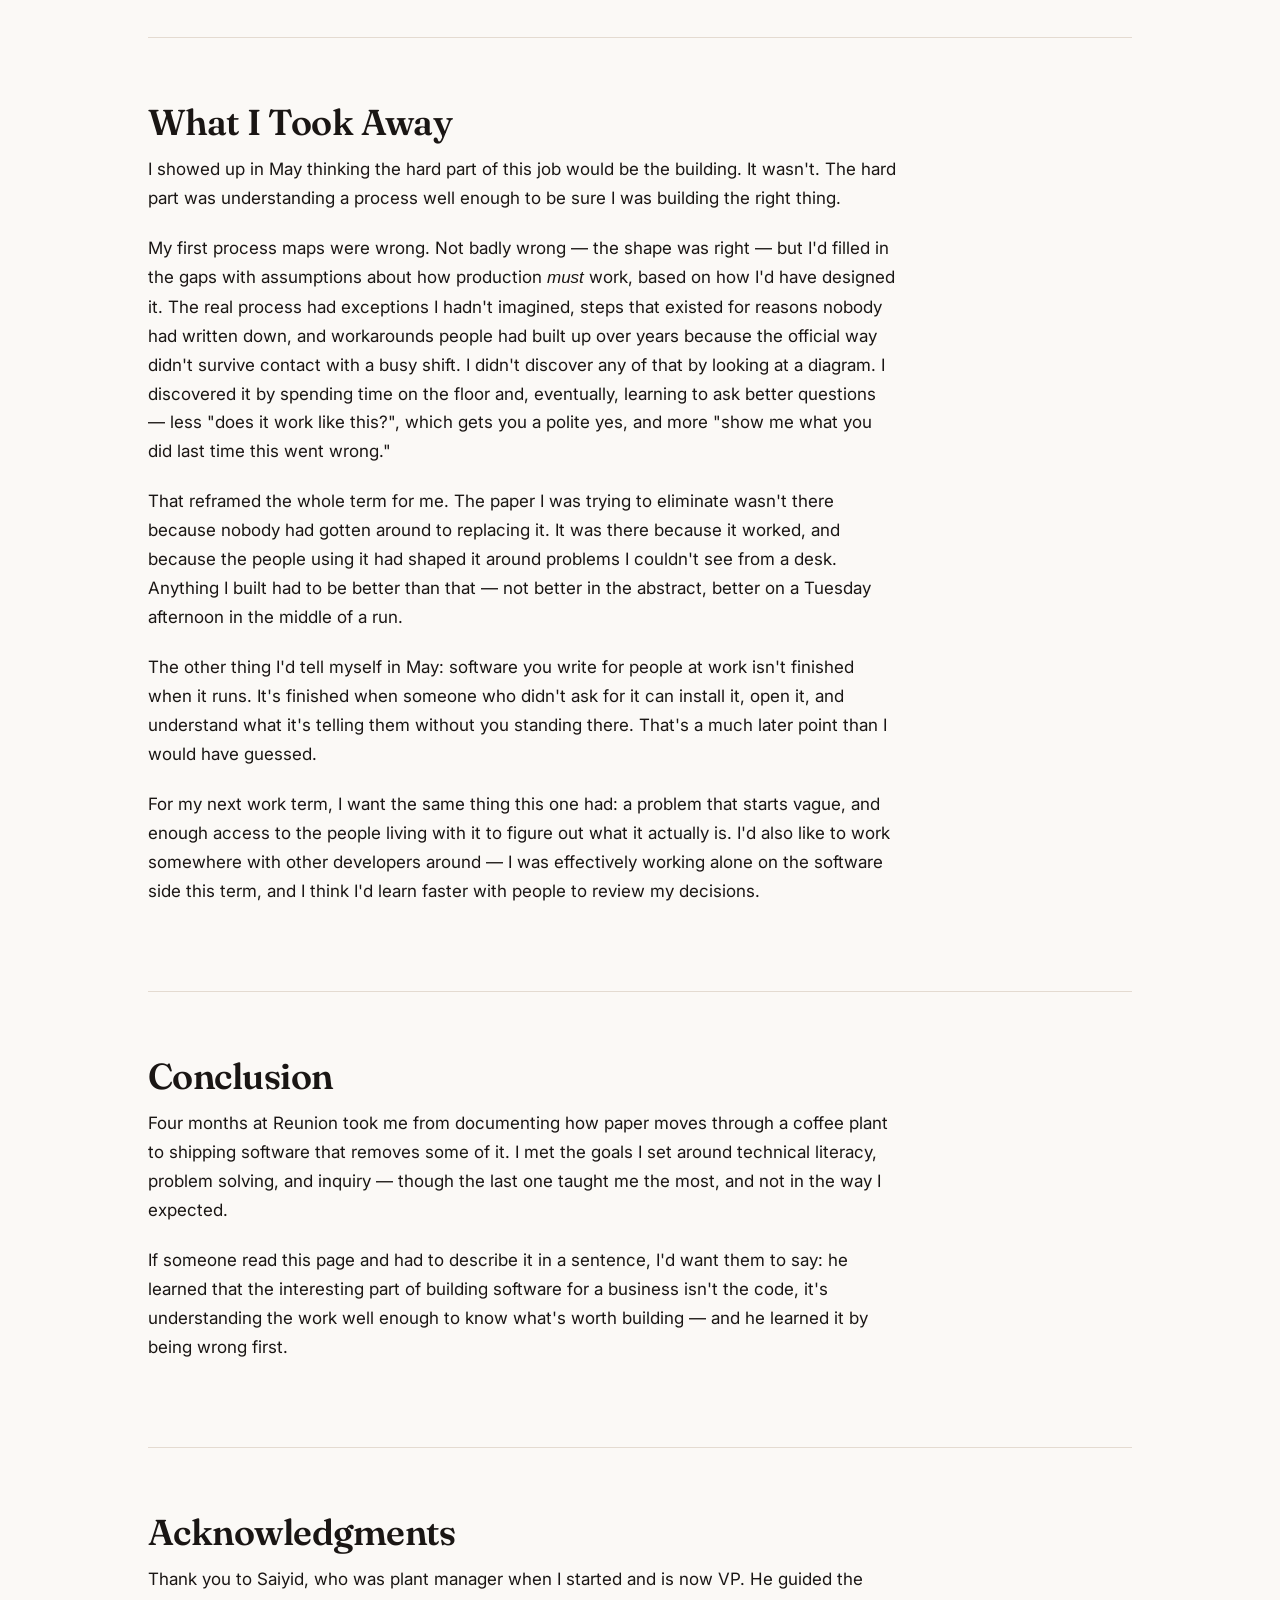
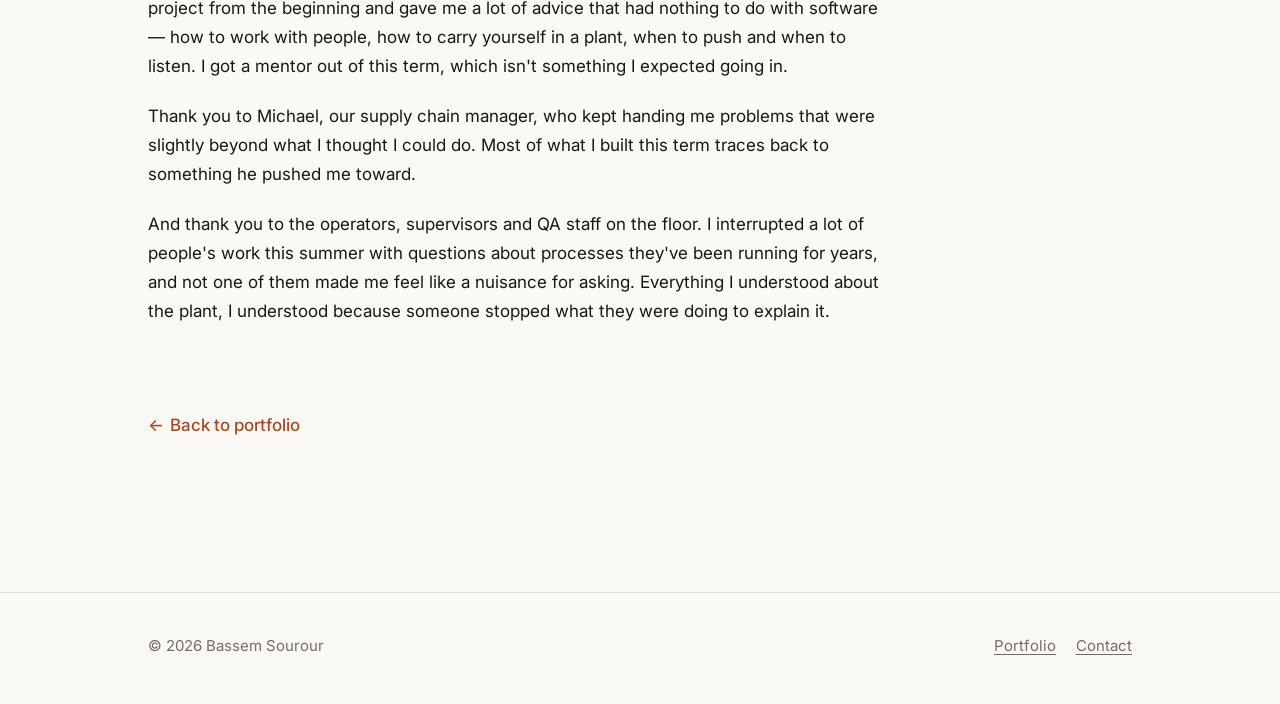
==== commit 25d3c62e: "Add files via upload" ====
--- a/work-term-1.html
+++ b/work-term-1.html
@@ -4,12 +4,11 @@
 <meta charset="utf-8">
 <meta name="viewport" content="width=device-width, initial-scale=1">
 
-<!-- EDIT ME -->
-<title>Work Term 1 — [Employer] · Bassem Sourour</title>
-<meta name="description" content="Co-op work term report: [Role] at [Employer], Summer 2026. Goals, project work, and reflections.">
+<title>Work Term 1 — Reunion Coffee Roasters · Bassem Sourour</title>
+<meta name="description" content="Co-op work term report: Production Data and Automation Specialist at Reunion Coffee Roasters, Oakville, May–August 2026. Mapping how information moves through a roasting plant, and building software to replace the paper it moved on.">
 <meta name="author" content="Bassem Sourour">
-<meta property="og:title" content="Work Term 1 — [Employer]">
-<meta property="og:description" content="Co-op work term report by Bassem Sourour.">
+<meta property="og:title" content="Work Term 1 — Reunion Coffee Roasters">
+<meta property="og:description" content="Four months mapping a coffee roastery's information flow and building software to replace its paper.">
 <meta property="og:type" content="article">
 
 <link rel="preconnect" href="https://fonts.googleapis.com">
@@ -35,48 +34,39 @@
 
 <main id="main">
 
-  <!-- ==========================================================
-       TITLE BLOCK
-       Orients a reader who knows nothing about your program.
-       ========================================================== -->
   <section class="report-head">
     <div class="wrap">
       <span class="eyebrow reveal">Co-op Work Term Report · Work Term 1</span>
-      <!-- EDIT ME: Make this a real title, not "Work Term Report."
-           Something that says what the term was actually about.
-           e.g. "Four months building internal tools for a coffee roastery" -->
-      <h1 class="reveal">[A title that says what this term was actually about]</h1>
+      <h1 class="reveal">Four months taking a coffee roastery off paper</h1>
       <p class="lede prose reveal">
-        <!-- EDIT ME: One or two sentences. What should someone take away
-             from this page? This is your abstract — the guide asks you to
-             tell the reader up front what they'll get. -->
-        [What you want the reader to walk away knowing. Example shape:
-        "A four-month term at [Employer] where I [did X]. Here's what I
-        set out to learn, what I built, and where I got it wrong."]
+        I spent the summer at Reunion Coffee Roasters figuring out how
+        information actually moves through a production plant — then
+        building software to replace the clipboards it was moving on.
+        This is what I set out to learn, what I built, and the part I
+        got wrong early.
       </p>
 
       <dl class="fact-list reveal">
         <div>
           <dt>Employer</dt>
-          <dd><!-- EDIT ME -->[Employer Name]</dd>
+          <dd>Reunion Coffee Roasters</dd>
         </div>
         <div>
           <dt>Role</dt>
-          <dd><!-- EDIT ME -->[Your Job Title]</dd>
+          <dd>Production Data &amp; Automation Specialist</dd>
         </div>
         <div>
           <dt>Term</dt>
-          <dd><!-- EDIT ME -->[Month]–[Month] 2026 · 4 months</dd>
+          <dd>May–August 2026 · 4 months</dd>
         </div>
         <div>
           <dt>Location</dt>
-          <dd><!-- EDIT ME -->[City, Province]</dd>
+          <dd>Oakville, Ontario</dd>
         </div>
       </dl>
     </div>
   </section>
 
-  <!-- In-page section nav. Kate confirmed: headers within one page = good. -->
   <nav class="toc" aria-label="Sections of this report">
     <ol>
       <li><a href="#intro">Introduction</a></li>
@@ -92,24 +82,31 @@
   <div class="wrap">
 
     <!-- ========================================================
-         1. INTRODUCTION  (guide: "Abstract/Introduction")
+         1. INTRODUCTION
          ======================================================== -->
     <section class="report-section" id="intro">
       <h2 class="reveal">Introduction</h2>
       <div class="prose">
         <p class="reveal">
-          <!-- EDIT ME: When did you work, where, and what did you do?
-               Short and to the point — the guide is explicit about that.
-               Assume the reader is a recruiter who has never heard of
-               your program. -->
-          [When you worked, where, and what you did. Two or three
-          sentences. Resist the urge to explain everything here —
-          that's what the rest of the page is for.]
-        </p>
-        <p class="reveal">
-          [Optional: why this term mattered to you, or what made it
-          different from what you expected going in. A single honest
-          sentence here does a lot of work.]
+          From May to August 2026 I worked at Reunion Coffee Roasters in
+          Oakville as a Production Data and Automation Specialist. It was
+          my first co-op term, between second and third year of the
+          Bachelor of Computing program at the University of Guelph.
+        </p>
+        <p class="reveal">
+          The job started as a question rather than a project. Reunion
+          runs a modern roasting facility — Microsoft Dynamics AX as the
+          ERP, PLCs and HMIs on the equipment, Excel everywhere in
+          between — but a significant amount of what happens on the floor
+          is still recorded on paper. Someone writes a number on a sheet,
+          the sheet travels, and eventually a person types it into a
+          computer. My first task was to find out where all of that paper
+          was, what was written on it, and where it went.
+        </p>
+        <p class="reveal">
+          The second half of the term was spent building software to
+          replace some of it. What I mainly took away, though, wasn't
+          about the software.
         </p>
       </div>
     </section>
@@ -121,182 +118,442 @@
       <h2 class="reveal">The Employer</h2>
       <div class="prose">
         <p class="reveal">
-          <!-- EDIT ME: What does the company do? How big? Where?
-               The guide asks for interesting facts — people, location,
-               products. -->
-          [What the company does, in plain language. How long they've
-          been around, roughly how many people, where they're located.]
-        </p>
-        <p class="reveal">
-          <!-- The guide specifically asks you to connect the employer
-               to computing science. Don't skip this one — it's an easy
-               mark and a lot of students miss it. -->
-          [How computing fits into what they do. Even at a
-          non-tech company this is interesting: what systems run the
-          business, what's automated, what's still manual, what problems
-          software is solving there.]
-        </p>
-      </div>
-
-      <!-- IMAGES: The rubric rewards ORIGINAL images — photos you took.
-           Replace the placeholder div with the <img> line beneath it. -->
+          Reunion Coffee Roasters is a family-owned specialty coffee
+          roaster based in Oakville, Ontario. The Pesce family has been
+          in Canada's specialty coffee market for more than forty years,
+          and the company roasts and supplies coffee to customers across
+          Canada and internationally — including Organic, Fair Trade,
+          Direct Trade and Rainforest Alliance certified varieties.
+        </p>
+        <p class="reveal">
+          A few things about the place stood out to me. It has been a
+          Certified B Corporation since 2013, which means it gets
+          independently assessed on environmental and social performance
+          and has to re-certify regularly — its most recent score was
+          100.7, against a qualifying threshold of 80. The roasting
+          facility is one of the largest renewable-energy-powered
+          roasting operations in Canada. And in 2015 Roast Magazine named
+          Reunion its Macro Roaster of the Year.
+        </p>
+
+        <h3 class="reveal">Where computing fits</h3>
+        <p class="reveal">
+          Coffee roasting isn't an industry people associate with
+          software, which is exactly what made it interesting to work in.
+          The plant already runs on a real technology stack: Microsoft
+          Dynamics AX holds inventory and production orders, PLCs control
+          the roasters and packaging equipment, and HMIs give operators a
+          way to interact with those machines. Excel sits between all of
+          it, doing far more work than a spreadsheet should reasonably be
+          asked to do.
+        </p>
+        <p class="reveal">
+          The gap is between the machines and the records. Equipment
+          produces data. The ERP consumes data. But a lot of what happens
+          in between — counts, checks, batch details, quality
+          observations — gets written down by hand first and entered
+          later. Every one of those handoffs is a delay, and a chance for
+          the number to change on the way. Closing that gap is the
+          computing problem at a company like this one, and it's the
+          reason my role existed.
+        </p>
+      </div>
+
+      <!-- PHOTO: see the list I sent you. Swap the placeholder for the img. -->
       <figure class="reveal">
         <div class="img-placeholder">
-          Replace with your own photo — e.g. the workplace, your desk,
-          the production floor. Delete this div and uncomment the img below.
+          Photo: the roasting floor or production line
         </div>
-        <!-- <img src="images/workplace.jpg" alt="Describe what's in the photo for screen readers"> -->
+        <!-- <img src="images/plant-floor.jpg" alt="Coffee roasting equipment on the production floor at Reunion Coffee Roasters"> -->
         <figcaption>
-          [Caption. Say something about the photo rather than just
-          labelling it — captions get read more than body text.]
+          The roasting floor. Most of the equipment here already produces
+          data — the challenge was everything happening around it.
         </figcaption>
       </figure>
     </section>
 
     <!-- ========================================================
-         3. GOALS  (guide asks: what were they, and did you meet them?)
+         3. GOALS
          ======================================================== -->
     <section class="report-section" id="goals">
       <h2 class="reveal">Goals &amp; Learning Outcomes</h2>
       <div class="prose">
         <p class="reveal">
-          <!-- EDIT ME -->
-          [What you set out to learn at the start of the term, and why
-          those things. Mention any technologies you specifically wanted
-          to work with.]
-        </p>
-      </div>
-
-      <!-- The guide asks which goals you completed and which you didn't,
-           and why. The "not met" ones are where the marks are — an honest
-           account of a goal you missed reads as maturity, not failure. -->
+          Coming in, I set goals around three of the learning outcomes
+          from my program: technical literacy, problem solving, and
+          inquiry and analysis. I picked those because the role was
+          described to me as open-ended, and I wanted goals that would
+          still make sense whatever the work turned out to be. That
+          guess turned out to be right — the job changed shape twice over
+          four months.
+        </p>
+      </div>
+
       <ul class="goals">
 
         <li class="reveal">
           <span class="goals__status goals__status--met">Met</span>
-          <span class="goals__title">[Goal 1 — e.g. "Ship a feature to production"]</span>
+          <span class="goals__title">Technical literacy</span>
           <p class="goals__note">
-            [What you actually did, and what it taught you. One or two
-            sentences.]
+            I went from having written mostly coursework and small
+            personal projects to shipping three desktop applications
+            that people at work actually use. Across them I picked up
+            TypeScript, Electron and React on one side and Python, Flask
+            and Tkinter on the other; worked with SQLite, third-party
+            APIs, and instruments talking over USB serial; and learned
+            to package software so a non-technical person can install
+            and run it. That last part was the one I'd never had to
+            think about before, and it turned out to be a real portion
+            of the work.
           </p>
         </li>
 
         <li class="reveal">
           <span class="goals__status goals__status--met">Met</span>
-          <span class="goals__title">[Goal 2]</span>
-          <p class="goals__note">[What happened.]</p>
-        </li>
-
-        <li class="reveal">
-          <span class="goals__status">Partly</span>
-          <span class="goals__title">[Goal 3]</span>
+          <span class="goals__title">Problem solving</span>
           <p class="goals__note">
-            [How far you got, and what got in the way. Be specific —
-            "the project got deprioritized in month three" is a real
-            answer.]
+            The problems I was handed weren't specified — they were
+            described as frustrations. Someone would tell me a process
+            was slow or error-prone, and turning that into something I
+            could build was most of the job. The technical problems were
+            usually the easier half.
           </p>
         </li>
 
         <li class="reveal">
-          <span class="goals__status">Not met</span>
-          <span class="goals__title">[Goal 4]</span>
+          <span class="goals__status goals__status--met">Met</span>
+          <span class="goals__title">Inquiry &amp; analysis</span>
           <p class="goals__note">
-            [Why not, honestly. And what you'd do differently to get
-            there next term.]
+            Mapping the plant's information flows was this goal in its
+            purest form: I couldn't design anything until I understood
+            how a number got from the floor to the system, and the only
+            way to learn that was to ask people and watch them work. I
+            was also wrong about a lot of it at first, which I've written
+            about below.
           </p>
         </li>
 
       </ul>
+
+      <!-- NOTE FROM ME: you said all three were met, so that's what I've
+           written — I'm not inventing a failure. But if there's a goal
+           you actually fell short on, the rubric rewards saying so.
+           There's a "Partly" and a "Not met" style ready to use:
+           <span class="goals__status">Partly</span>
+           <span class="goals__status">Not met</span>            -->
     </section>
 
     <!-- ========================================================
-         4. THE WORK  (guide: "Job Description")
+         4. THE WORK
          ======================================================== -->
     <section class="report-section" id="work">
       <h2 class="reveal">The Work</h2>
       <div class="prose">
         <p class="reveal">
-          <!-- EDIT ME: overview of the job or project -->
-          [An overview of what your job actually involved day to day.
-          What were you responsible for? What did a typical week look
-          like?]
-        </p>
-
-        <h3 class="reveal">[Name of your main project]</h3>
-        <p class="reveal">
-          <!-- The guide asks for the most interesting or unique aspects.
-               This is the section where you get to be specific and
-               technical. Don't undersell it. -->
-          [What the problem was, what you built, and how. The most
-          interesting or unusual part of the job goes here. Concrete
-          details — what broke, what you tried, what finally worked —
-          are what make this readable.]
-        </p>
-
+          The term split cleanly into two halves.
+        </p>
+
+        <h3 class="reveal">First: mapping how information moves</h3>
+        <p class="reveal">
+          For the first few weeks my job was to walk the plant and
+          document everything. Not the machines — the information. Where
+          does a number get created, who writes it down, what happens to
+          the paper, who reads it next, and where does it finally land?
+          I turned that into process maps showing each flow end to end,
+          and used them to identify where paper was creating delay,
+          duplicate entry, or room for error.
+        </p>
+        <p class="reveal">
+          This was slower than I expected, and not because the processes
+          were complicated. It was because the version of a process
+          people describe and the version they perform are rarely the
+          same, and you only find the difference by watching.
+        </p>
+        <p class="reveal">
+          The finished pack ran to nineteen diagrams — plant layout and
+          material flow, information-flow swimlanes for each production
+          area, the batch ticket's full lifecycle, and a set of
+          future-state maps showing where the process could go. It's an
+          internal document, so what follows is a simplified version of
+          one of them.
+        </p>
+        <p class="reveal">
+          The shape that kept turning up looked like this — a batch
+          ticket that travels with the coffee, collecting handwritten
+          information at every stage, until someone in the office types
+          the whole thing into the ERP at the end:
+        </p>
+      </div>
+
+      <!-- Simplified for the public site. The real maps are internal. -->
+      <figure class="reveal" style="max-width:100%">
+        <div class="flow">
+          <div class="flow__step">
+            <div class="flow__box">Ticket created</div>
+            <span class="flow__who">Planner</span>
+            <p class="flow__note">Product, quantity, roast target — printed on paper.</p>
+          </div>
+          <div class="flow__step">
+            <div class="flow__box">Roast</div>
+            <span class="flow__who">Operator</span>
+            <p class="flow__note">Weights, temperatures and roast data written on the ticket by hand.</p>
+          </div>
+          <div class="flow__step">
+            <div class="flow__box">Quality check</div>
+            <span class="flow__who">QA</span>
+            <p class="flow__note">Readings taken off lab instruments and copied across.</p>
+          </div>
+          <div class="flow__step">
+            <div class="flow__box">Packaging</div>
+            <span class="flow__who">Supervisor</span>
+            <p class="flow__note">Counts, weights and line checks added to the ticket.</p>
+          </div>
+          <div class="flow__step flow__step--system">
+            <div class="flow__box">ERP</div>
+            <span class="flow__who">Office</span>
+            <p class="flow__note">The finished ticket is keyed in by hand, after the fact.</p>
+          </div>
+        </div>
+        <figcaption>
+          A simplified view of one information flow. Every arrow is a
+          paper handoff. The ERP is the system of record, but nothing
+          reaches it automatically — which is the gap the rest of my
+          term was spent on.
+        </figcaption>
+      </figure>
+
+      <div class="prose">
+
+        <h3 class="reveal">Then: building things</h3>
+        <p class="reveal">
+          Once the maps existed, the gaps in them turned into a backlog.
+          The second half of the term was spent building applications
+          against that list.
+        </p>
+
+        <h4 class="reveal" style="font-family:var(--font-body);font-size:1rem;font-weight:600;margin-top:1.75rem">
+          Humidex Monitor
+        </h4>
+        <p class="reveal">
+          A desktop application that tracks heat stress in the plant.
+          Ontario's guidance on working in heat is expressed in humidex
+          terms, and checking it manually meant someone reading a sensor
+          and doing a conversion. The app polls our AlertAQ temperature
+          and humidity sensors, calculates humidex using Environment
+          Canada's formula, pulls outdoor conditions from Environment
+          Canada for comparison, and raises an alert when a threshold is
+          crossed. It shows a live dashboard, keeps history, logs alerts,
+          and exports to CSV or Excel.
+        </p>
+        <p class="reveal">
+          It's built with Electron, React and TypeScript, stores
+          everything in a local SQLite database, and runs entirely on the
+          user's PC with no server component. Two decisions I'd defend:
+          credentials are held in OS-level encrypted storage rather than
+          anywhere the UI can reach them, and humidex is calculated when
+          a reading is displayed rather than stored — so if the formula
+          ever needs correcting, the historical data corrects itself.
+        </p>
+
+        <h4 class="reveal" style="font-family:var(--font-body);font-size:1rem;font-weight:600;margin-top:1.75rem">
+          QA Logger
+        </h4>
+        <p class="reveal">
+          The quality lab runs samples through several instruments — a
+          barcode scanner, an Ohaus BeanPro for moisture and density, a
+          Dansensor CheckMate 3 for gas analysis — and every reading was
+          being copied into a spreadsheet by hand. QA Logger listens to
+          those instruments directly over USB serial, parses what they
+          send, and writes the results into the workbook and a CSV audit
+          trail as the readings happen. Scanning a barcode sets the
+          active sample, and subsequent readings land on that sample's
+          row.
+        </p>
+        <p class="reveal">
+          It's Python with a Tkinter interface, and it's the most
+          concurrent thing I've written: a UI thread, a backend worker
+          that owns the Excel session, a port monitor that notices
+          devices being plugged in and unplugged, and one listener
+          thread per active instrument — all communicating through
+          queues rather than shared state.
+        </p>
+        <p class="reveal">
+          The problem I didn't anticipate was baud rates. Serial devices
+          need to be read at the right speed, and if you guess wrong you
+          get garbage instead of an error. My first approach cycled
+          through candidate rates on a timer, which quietly broke the
+          BeanPro — it prints once per sample, so a reprobe at the wrong
+          moment meant the reading was simply gone. I changed it to
+          rotate on evidence rather than on a clock: keep the current
+          rate until the bytes coming back are unreadable, and once
+          legible text arrives, commit to it. Devices that speak rarely
+          stopped being punished for it.
+        </p>
+
+        <h4 class="reveal" style="font-family:var(--font-body);font-size:1rem;font-weight:600;margin-top:1.75rem">
+          Packaging Inventory Logger
+        </h4>
+        <p class="reveal">
+          Packaging inventory counts were done on paper and then typed
+          into a spreadsheet. This replaces the paper: staff open the
+          app on a phone or tablet, search for an item, and record a
+          count. When the count is finished, an administrator exports
+          everything back into the original workbook. It runs as a
+          Windows desktop app that also serves a web interface over the
+          local Wi-Fi, so anyone on the floor can join by scanning a QR
+          code — no install on their device, no browser setup, no
+          account.
+        </p>
+        <p class="reveal">
+          Python and Flask behind a WebView2 window, SQLite for storage,
+          packaged with PyInstaller and Inno Setup so it installs like
+          normal software. The export writes totals into the workbook's
+          existing <code>counted</code> column and leaves the formulas
+          alone, which mattered more than it sounds — the people using
+          the result wanted their spreadsheet back, not a new one.
+        </p>
+
+        <h3 class="reveal">The hard part</h3>
+        <p class="reveal">
+          Getting several people counting at once was the problem that
+          made me think hardest. The obvious approach was to let everyone
+          write into a shared Excel workbook, because that's what the
+          process already used and what everyone already knew. Excel is
+          not built for that, and the failure modes are the bad kind:
+          locked files, lost entries, one person's save quietly
+          overwriting another's numbers. Nobody would even know a count
+          had gone missing.
+        </p>
+        <p class="reveal">
+          What made it tricky is that the constraint wasn't really
+          technical. I could have built something with accounts and a
+          proper server, but it had to work for someone standing in front
+          of a pallet holding a phone, mid-shift, without training.
+        </p>
         <div class="callout reveal">
-          <span class="callout__label">The hard part</span>
+          <span class="callout__label">What I ended up doing</span>
           <p>
-            [Pull out the single most interesting technical problem you
-            hit and how you worked through it. This is the paragraph an
-            interviewer will ask you about.]
+            Two decisions did most of the work. First, one machine owns
+            the data: the app runs on a host PC and serves a web
+            interface over the local Wi-Fi, so the phones and tablets are
+            thin clients rather than copies. Joining is scanning a QR
+            code.
+          </p>
+          <p>
+            Second, and more important — counting appends rather than
+            overwrites. Each count is stored as its own timestamped
+            entry, and an item's total is computed as the sum of its
+            entries. There is no running total anywhere to be clobbered,
+            so two people counting the same item at the same time simply
+            produce two entries. It also meant a pallet could be counted
+            in several passes without anyone doing arithmetic in their
+            head, which turned out to be how people actually wanted to
+            work.
+          </p>
+          <p>
+            The spreadsheet stopped being where the counting happened. It
+            became the format the answer comes out in — a much easier
+            requirement to satisfy.
           </p>
         </div>
-
-        <h3 class="reveal">Skills the job needed</h3>
-        <p class="reveal">
-          <!-- The guide asks directly: did you learn these in class or
-               on the job? Answer it directly — it's a specific question
-               and specific answers stand out. -->
-          [Which skills you brought from coursework, and which you had
-          to pick up on the job. Being honest about the gap between the
-          two is more interesting than claiming class prepared you for
-          everything.]
-        </p>
-      </div>
-
-      <!-- Two images side by side. Screenshots of work you did are great
-           here, as long as nothing confidential is visible. -->
+        <p class="reveal">
+          I noticed afterwards that I'd made the same call twice without
+          planning to. Humidex Monitor computes humidex when a reading is
+          displayed rather than storing it; the inventory app computes
+          totals by summing entries rather than keeping a total. Both
+          times, storing the derived value would have been easier to
+          write and worse to live with — a cached number is a number
+          that can be wrong, and neither of these had to be.
+        </p>
+
+        <h3 class="reveal">Skills I brought versus skills I picked up</h3>
+        <p class="reveal">
+          Coursework gave me the fundamentals I leaned on constantly:
+          how to structure a program, how to think about data, enough
+          database knowledge to design a schema that wouldn't embarrass
+          me later. Those transferred directly.
+        </p>
+        <p class="reveal">
+          Almost everything else I learned on the job. The specific
+          stacks — TypeScript with Electron and React, Python with Flask
+          and Tkinter, SQLite underneath both — I picked up as I went.
+          But the bigger gaps weren't technical. Nobody had taught
+          me how to work out what to build when the person asking can't
+          specify it, how to ask a question on a production floor without
+          interrupting someone's work, or how to hand software to a
+          person who didn't ask for it and won't read documentation. In
+          class, the requirements come with the assignment. Here, finding
+          the requirements <em>was</em> the assignment.
+        </p>
+      </div>
+
       <div class="figure-pair">
         <figure class="reveal">
-          <div class="img-placeholder">Your photo or screenshot</div>
-          <!-- <img src="images/project-1.jpg" alt="Describe the image"> -->
-          <figcaption>[Caption]</figcaption>
+          <div class="img-placeholder">Screenshot: Humidex Monitor dashboard</div>
+          <!-- <img src="images/humidex-dashboard.png" alt="The Humidex Monitor dashboard showing current readings and history"> -->
+          <figcaption>
+            Humidex Monitor running on the plant floor PC.
+          </figcaption>
         </figure>
         <figure class="reveal">
-          <div class="img-placeholder">Your photo or screenshot</div>
-          <!-- <img src="images/project-2.jpg" alt="Describe the image"> -->
-          <figcaption>[Caption]</figcaption>
+          <div class="img-placeholder">Photo: a filled-in batch ticket or log sheet</div>
+          <!-- <img src="images/batch-ticket.jpg" alt="A filled-in paper batch ticket with handwritten production readings"> -->
+          <figcaption>
+            A batch ticket partway through its trip around the plant.
+            This is what all of it was really about.
+          </figcaption>
         </figure>
       </div>
     </section>
 
     <!-- ========================================================
          5. REFLECTION
-         The rubric weights reflection heavily. This section is the
-         difference between "Good" and "Outstanding."
          ======================================================== -->
     <section class="report-section" id="reflection">
       <h2 class="reveal">What I Took Away</h2>
       <div class="prose">
         <p class="reveal">
-          <!-- EDIT ME: Reflection means what CHANGED in how you think,
-               not a summary of what you did. Prompts that help:
-               - What did you believe in May that you don't believe now?
-               - What did you get wrong, and when did you notice?
-               - What surprised you about how real software teams work?
-               - What would you tell yourself on day one? -->
-          [What changed in how you think about this work. Not a recap of
-          tasks — a recap of what you learned about yourself, about
-          software, or about working on a team.]
-        </p>
-        <p class="reveal">
-          [Something you got wrong and what it cost you. This is the
-          single highest-value paragraph on the page, and the one most
-          students leave out.]
-        </p>
-        <p class="reveal">
-          [How this changes what you're looking for in your next work
-          term.]
+          I showed up in May thinking the hard part of this job would be
+          the building. It wasn't. The hard part was understanding a
+          process well enough to be sure I was building the right thing.
+        </p>
+        <p class="reveal">
+          My first process maps were wrong. Not badly wrong — the shape
+          was right — but I'd filled in the gaps with assumptions about
+          how production <em>must</em> work, based on how I'd have
+          designed it. The real process had exceptions I hadn't imagined,
+          steps that existed for reasons nobody had written down, and
+          workarounds people had built up over years because the official
+          way didn't survive contact with a busy shift. I didn't discover
+          any of that by looking at a diagram. I discovered it by
+          spending time on the floor and, eventually, learning to ask
+          better questions — less "does it work like this?", which gets
+          you a polite yes, and more "show me what you did last time this
+          went wrong."
+        </p>
+        <p class="reveal">
+          That reframed the whole term for me. The paper I was trying to
+          eliminate wasn't there because nobody had gotten around to
+          replacing it. It was there because it worked, and because the
+          people using it had shaped it around problems I couldn't see
+          from a desk. Anything I built had to be better than that — not
+          better in the abstract, better on a Tuesday afternoon in the
+          middle of a run.
+        </p>
+        <p class="reveal">
+          The other thing I'd tell myself in May: software you write for
+          people at work isn't finished when it runs. It's finished when
+          someone who didn't ask for it can install it, open it, and
+          understand what it's telling them without you standing there.
+          That's a much later point than I would have guessed.
+        </p>
+        <p class="reveal">
+          For my next work term, I want the same thing this one had: a
+          problem that starts vague, and enough access to the people
+          living with it to figure out what it actually is. I'd also like
+          to work somewhere with other developers around — I was
+          effectively working alone on the software side this term, and I
+          think I'd learn faster with people to review my decisions.
         </p>
       </div>
     </section>
@@ -308,11 +565,18 @@
       <h2 class="reveal">Conclusion</h2>
       <div class="prose">
         <p class="reveal">
-          <!-- The guide asks: if your audience described this site, what
-               would you want them to say? Write the answer to that. -->
-          [Pull the important threads back together. If someone read this
-          page and someone else asked them "what was that about?", what
-          do you want them to say? Write that.]
+          Four months at Reunion took me from documenting how paper moves
+          through a coffee plant to shipping software that removes some
+          of it. I met the goals I set around technical literacy, problem
+          solving, and inquiry — though the last one taught me the most,
+          and not in the way I expected.
+        </p>
+        <p class="reveal">
+          If someone read this page and had to describe it in a sentence,
+          I'd want them to say: he learned that the interesting part of
+          building software for a business isn't the code, it's
+          understanding the work well enough to know what's worth
+          building — and he learned it by being wrong first.
         </p>
       </div>
     </section>
@@ -324,12 +588,26 @@
       <h2 class="reveal">Acknowledgments</h2>
       <div class="prose">
         <p class="reveal">
-          <!-- EDIT ME: Supervisor, teammates, co-op office. Use real
-               names and say what they actually did — generic thanks read
-               as filler. Check with people before naming them. -->
-          [Thank the people who actually helped — your supervisor,
-          whoever answered your questions, the co-op office. Name them
-          and say specifically what they did.]
+          Thank you to Saiyid, who was plant manager when I started and
+          is now VP. He guided the project from the beginning and gave me
+          a lot of advice that had nothing to do with software — how to
+          work with people, how to carry yourself in a plant, when to
+          push and when to listen. I got a mentor out of this term, which
+          isn't something I expected going in.
+        </p>
+        <p class="reveal">
+          Thank you to Michael, our supply chain manager, who kept
+          handing me problems that were slightly beyond what I thought I
+          could do. Most of what I built this term traces back to
+          something he pushed me toward.
+        </p>
+        <p class="reveal">
+          And thank you to the operators, supervisors and QA staff on the
+          floor. I interrupted a lot of people's work this summer with
+          questions about processes they've been running for years, and
+          not one of them made me feel like a nuisance for asking.
+          Everything I understood about the plant, I understood because
+          someone stopped what they were doing to explain it.
         </p>
       </div>
     </section>
@@ -359,23 +637,17 @@
 <script>
   document.getElementById('year').textContent = new Date().getFullYear();
 
-  // Reading progress bar
   const bar = document.getElementById('progress');
   const onScroll = () => {
     const h = document.documentElement;
     const max = h.scrollHeight - h.clientHeight;
-    const pct = max > 0 ? h.scrollTop / max : 0;
-    bar.style.transform = 'scaleX(' + pct + ')';
+    bar.style.transform = 'scaleX(' + (max > 0 ? h.scrollTop / max : 0) + ')';
   };
   document.addEventListener('scroll', onScroll, { passive: true });
   onScroll();
 
-  // Highlight the current section in the sticky nav
   const links = [...document.querySelectorAll('.toc a')];
-  const sections = links
-    .map(a => document.querySelector(a.getAttribute('href')))
-    .filter(Boolean);
-
+  const sections = links.map(a => document.querySelector(a.getAttribute('href'))).filter(Boolean);
   if ('IntersectionObserver' in window && sections.length) {
     const spy = new IntersectionObserver((entries) => {
       entries.forEach(entry => {
@@ -389,7 +661,6 @@
     sections.forEach(s => spy.observe(s));
   }
 
-  // Fade content in on scroll
   const reveals = document.querySelectorAll('.reveal');
   if ('IntersectionObserver' in window && !window.matchMedia('(prefers-reduced-motion: reduce)').matches) {
     const io = new IntersectionObserver((entries) => {
--- a/styles.css
+++ b/styles.css
@@ -579,6 +579,94 @@
 
 .figure-pair figure { margin: 0; }
 
+/* ---- Flow diagram -----------------------------------------
+   Horizontal on desktop, stacks to a column on phones so it
+   stays readable. Pure HTML/CSS — no image, no library.       */
+
+.flow {
+  display: flex;
+  flex-wrap: nowrap;
+  gap: 0;
+  margin: 2.5rem 0 1rem;
+  overflow-x: auto;
+  padding-bottom: .5rem;
+  scrollbar-width: thin;
+}
+
+.flow__step {
+  flex: 1 1 0;
+  min-width: 9.5rem;
+  display: flex;
+  flex-direction: column;
+  gap: .5rem;
+  position: relative;
+  padding-right: 1.6rem;
+}
+
+.flow__step:last-child { padding-right: 0; }
+
+/* Arrow between steps */
+.flow__step:not(:last-child)::after {
+  content: "";
+  position: absolute;
+  top: 1.55rem;
+  right: .55rem;
+  width: .5rem;
+  height: .5rem;
+  border-top: 2px solid var(--accent);
+  border-right: 2px solid var(--accent);
+  transform: rotate(45deg);
+}
+
+.flow__box {
+  background: var(--surface);
+  border: 1px solid var(--border);
+  border-radius: var(--radius-sm);
+  padding: .7rem .85rem;
+  font-size: .8125rem;
+  font-weight: 600;
+  line-height: 1.3;
+}
+
+.flow__who {
+  font-family: var(--font-mono);
+  font-size: .65rem;
+  letter-spacing: .1em;
+  text-transform: uppercase;
+  color: var(--muted);
+  padding-left: .1rem;
+}
+
+.flow__note {
+  font-size: .8125rem;
+  color: var(--muted);
+  line-height: 1.45;
+  padding-left: .1rem;
+}
+
+/* The last step is the system of record — mark it */
+.flow__step--system .flow__box {
+  background: var(--accent);
+  border-color: var(--accent);
+  color: var(--accent-ink);
+}
+
+@media (max-width: 46rem) {
+  .flow {
+    flex-direction: column;
+    overflow-x: visible;
+    gap: 1.5rem;
+  }
+  .flow__step { padding-right: 0; min-width: 0; }
+  .flow__step:not(:last-child)::after {
+    top: auto;
+    bottom: -1.1rem;
+    right: auto;
+    left: 1.1rem;
+    transform: rotate(135deg);
+  }
+}
+
 /* Image placeholder — delete once you add real photos */
 .img-placeholder {
   aspect-ratio: 3 / 2;
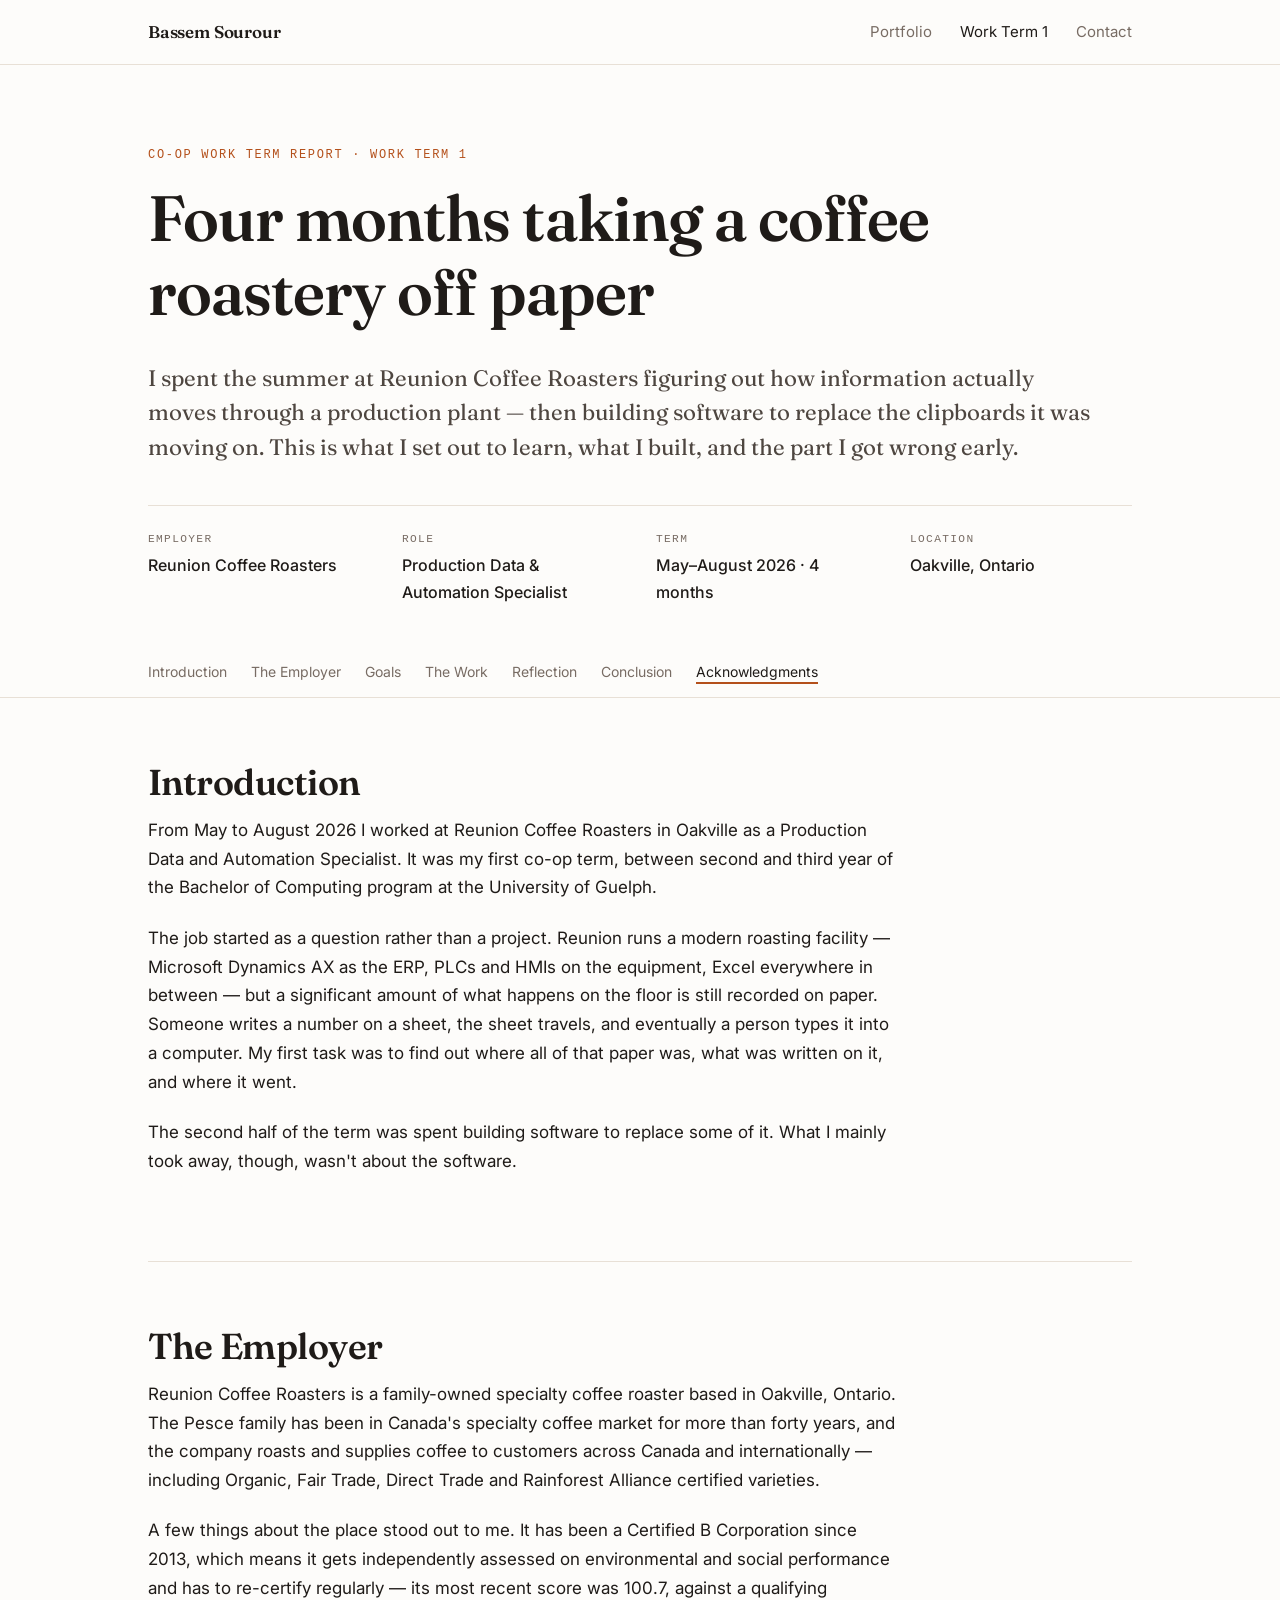
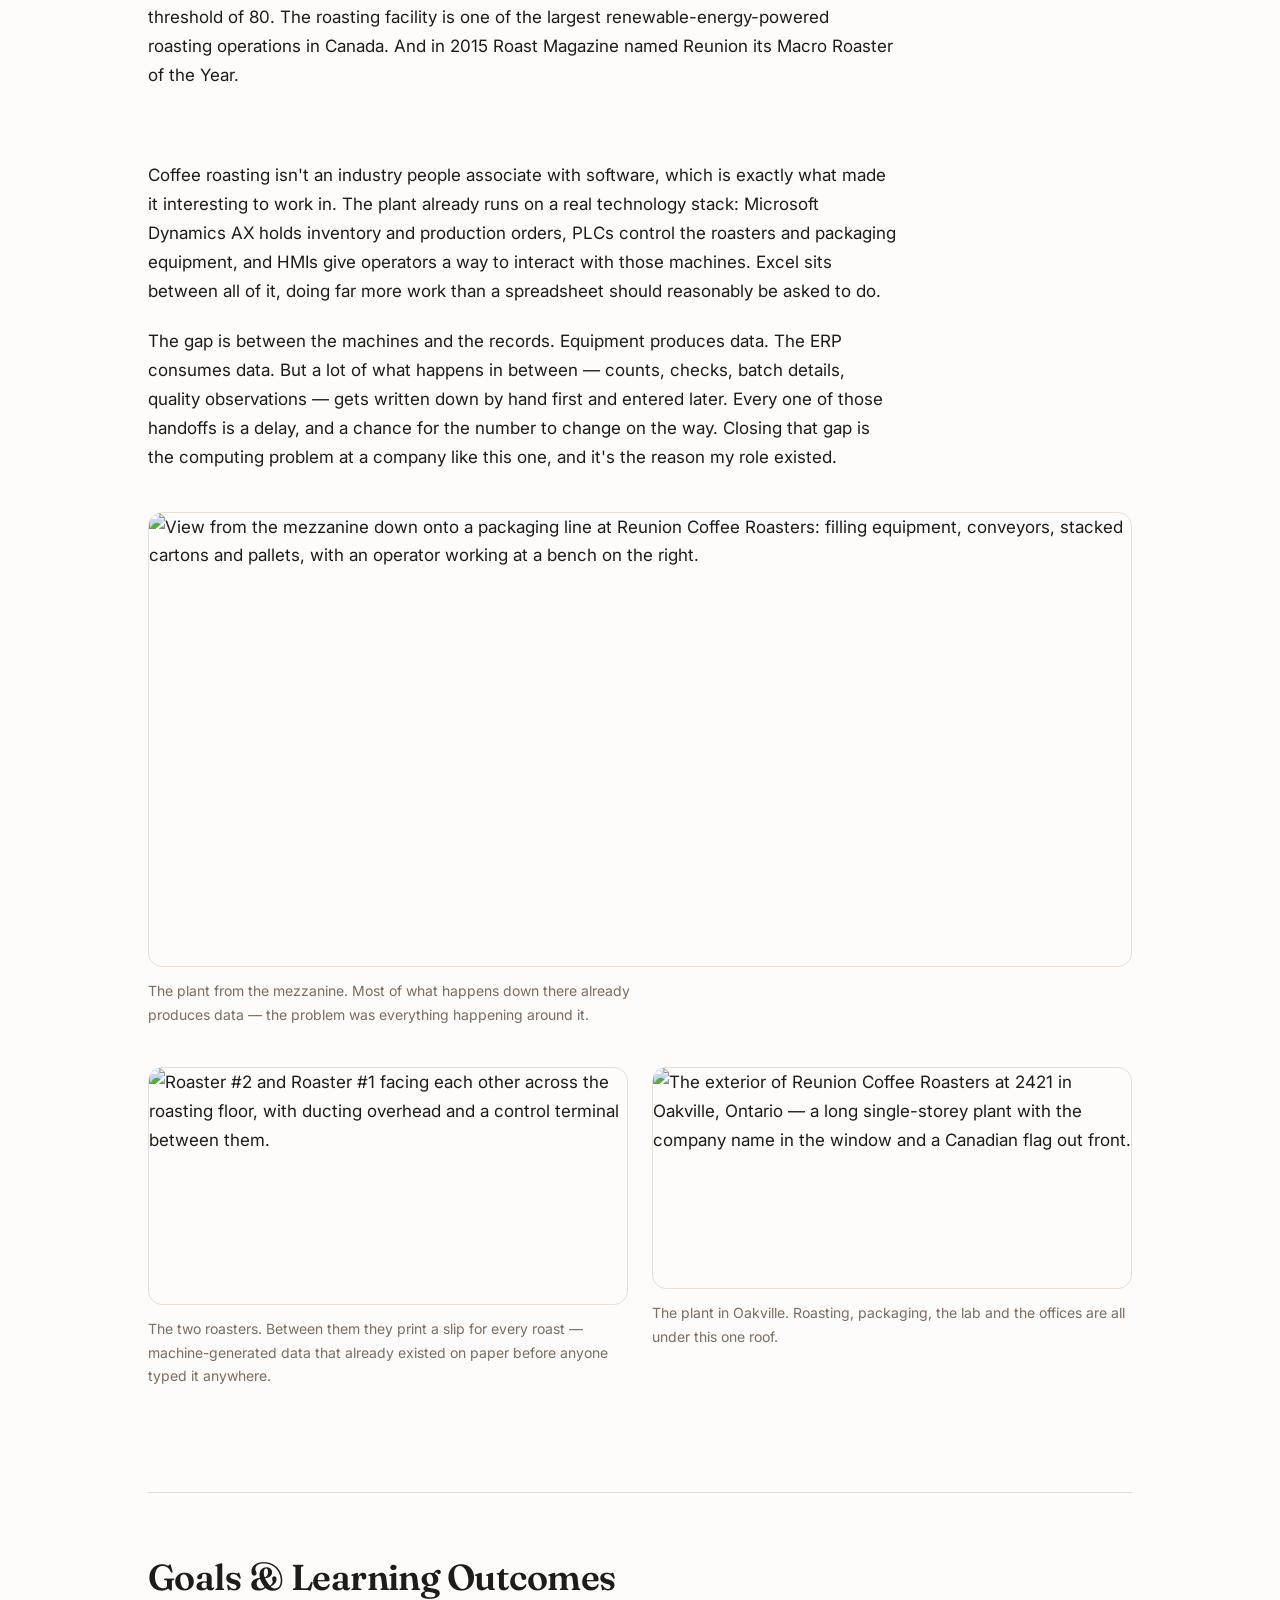
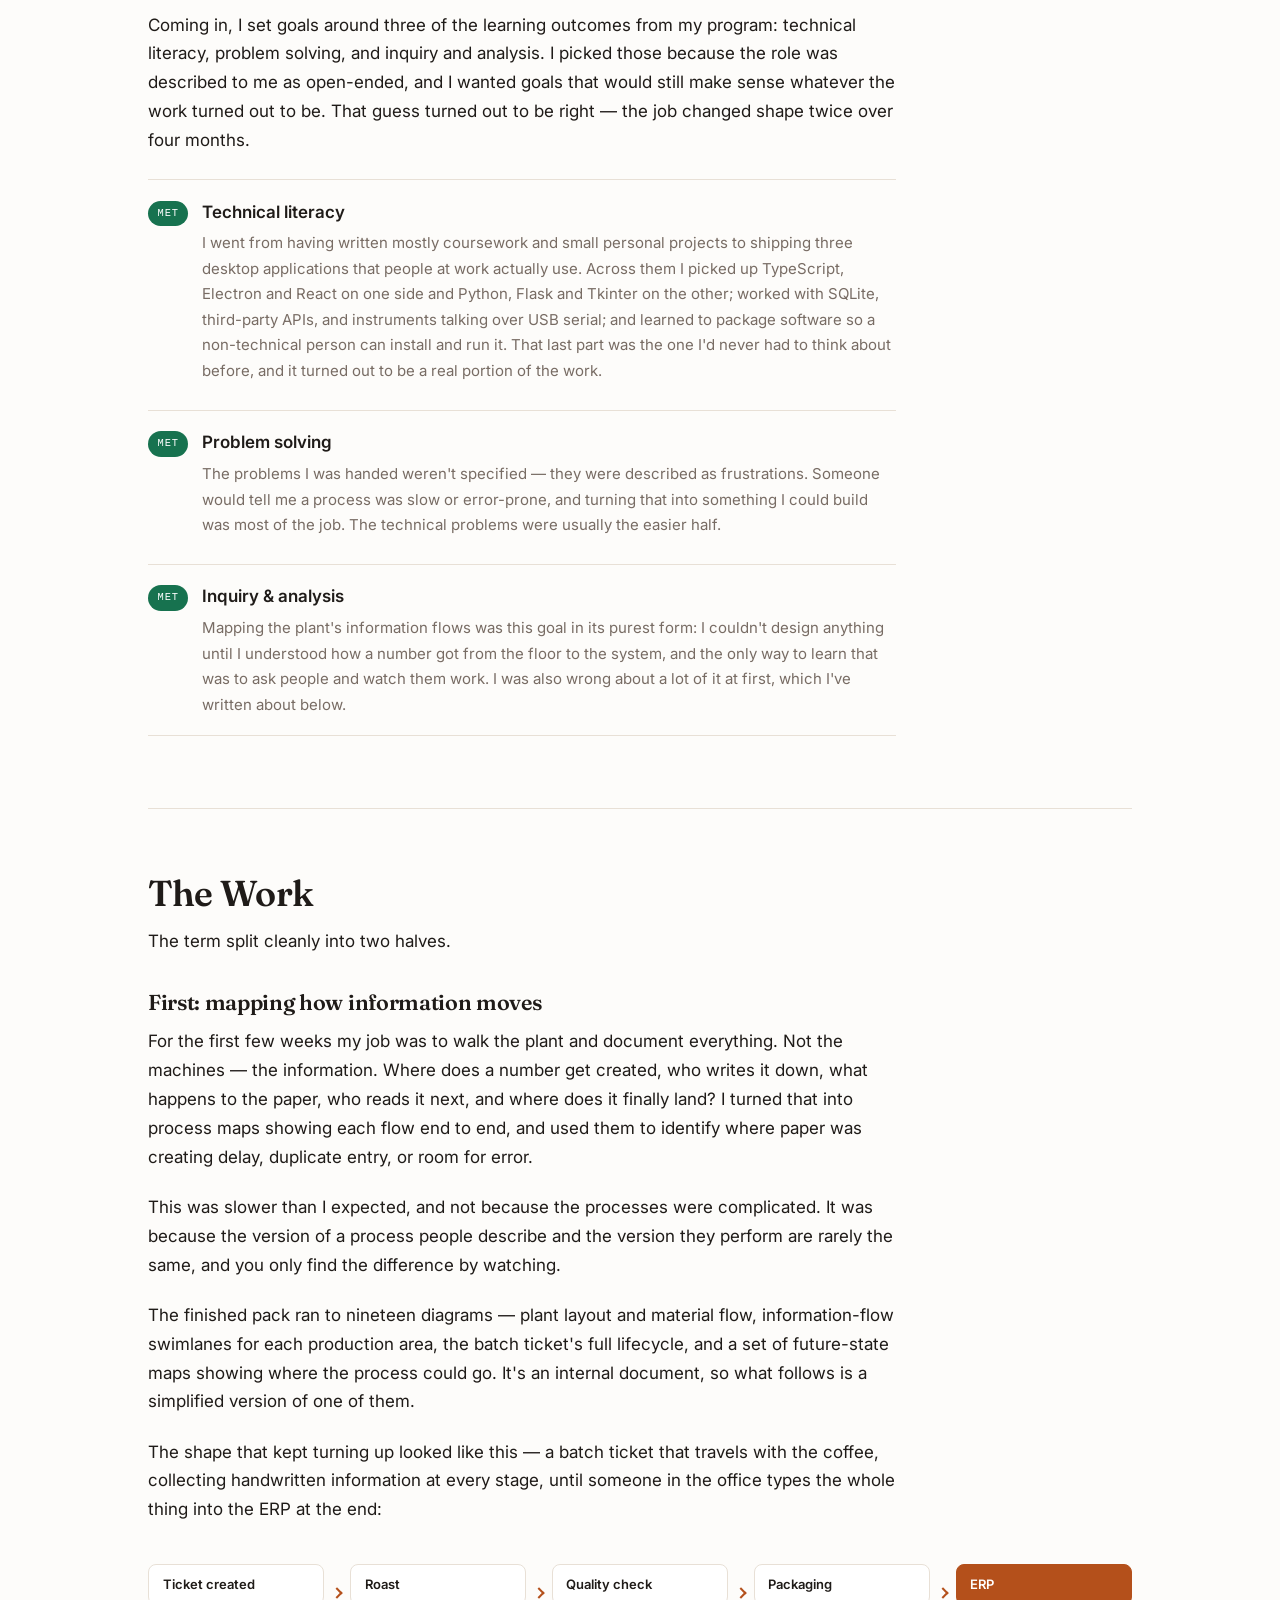
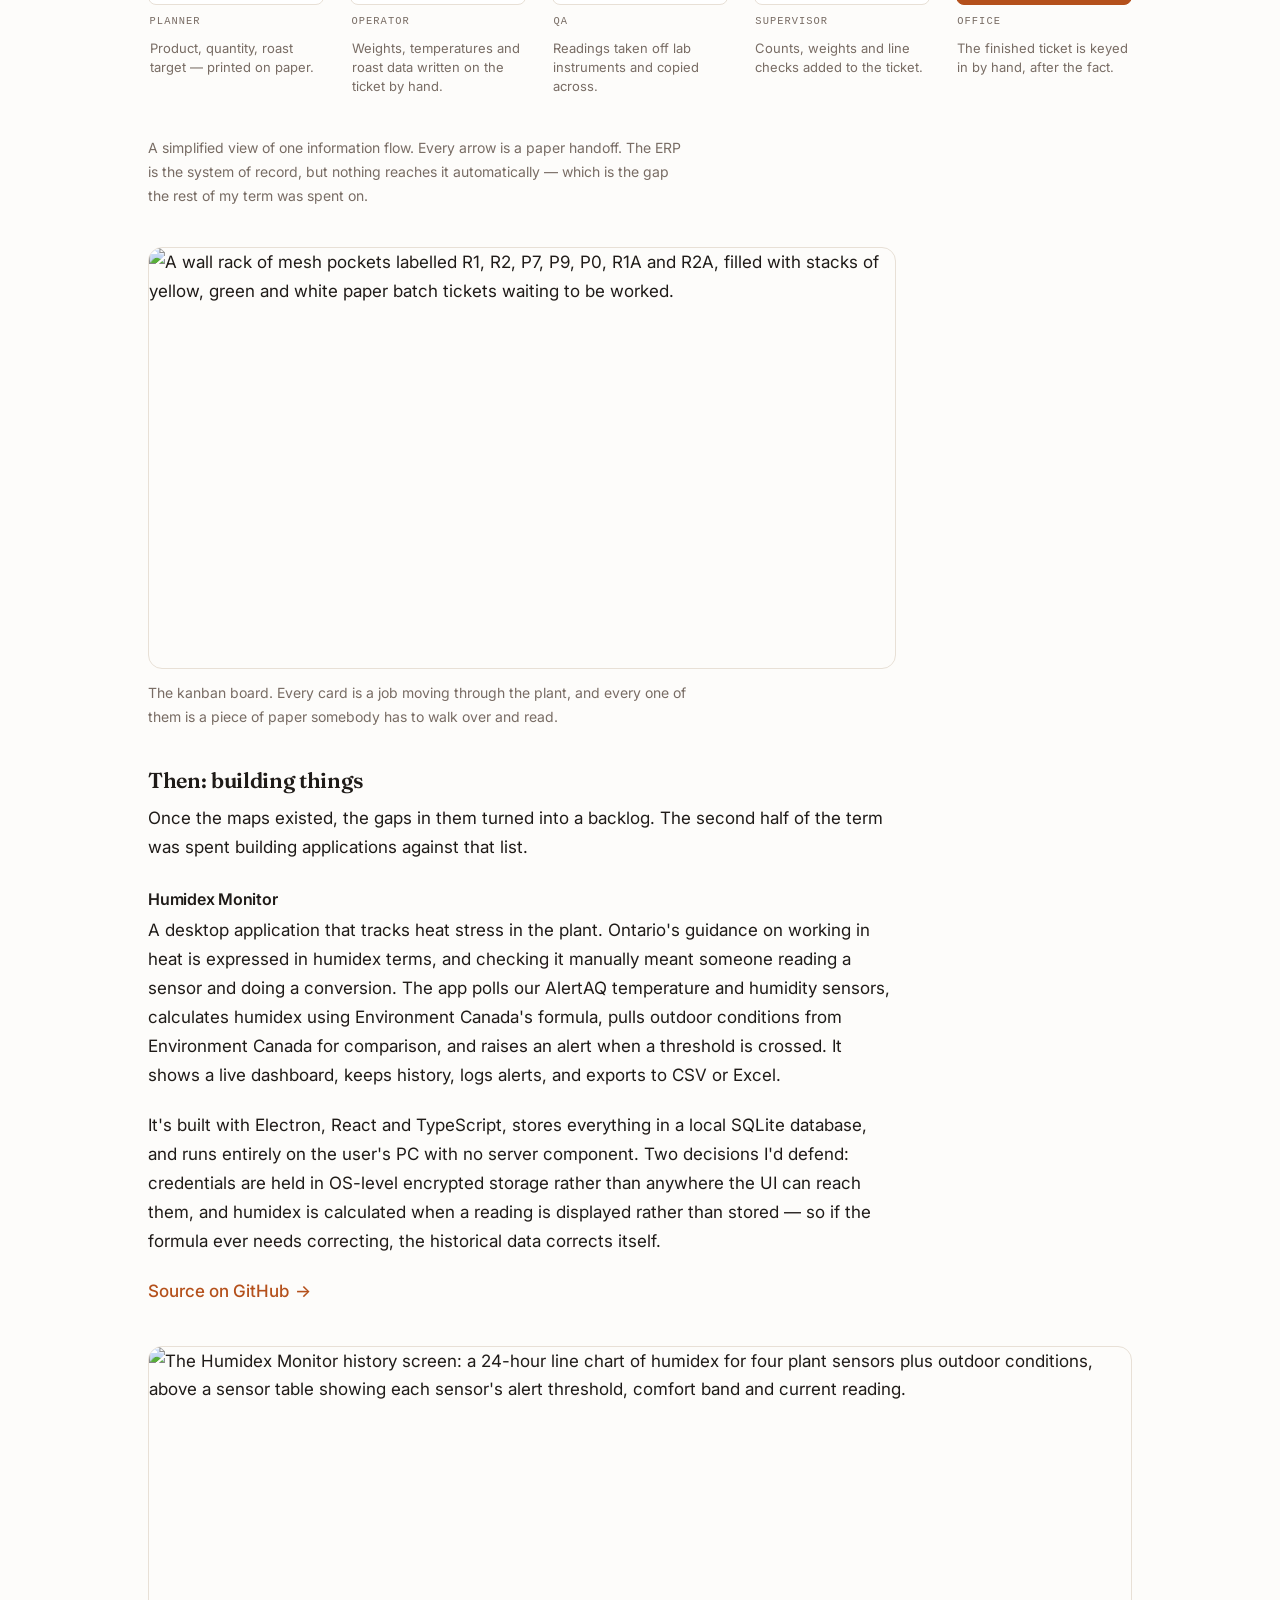
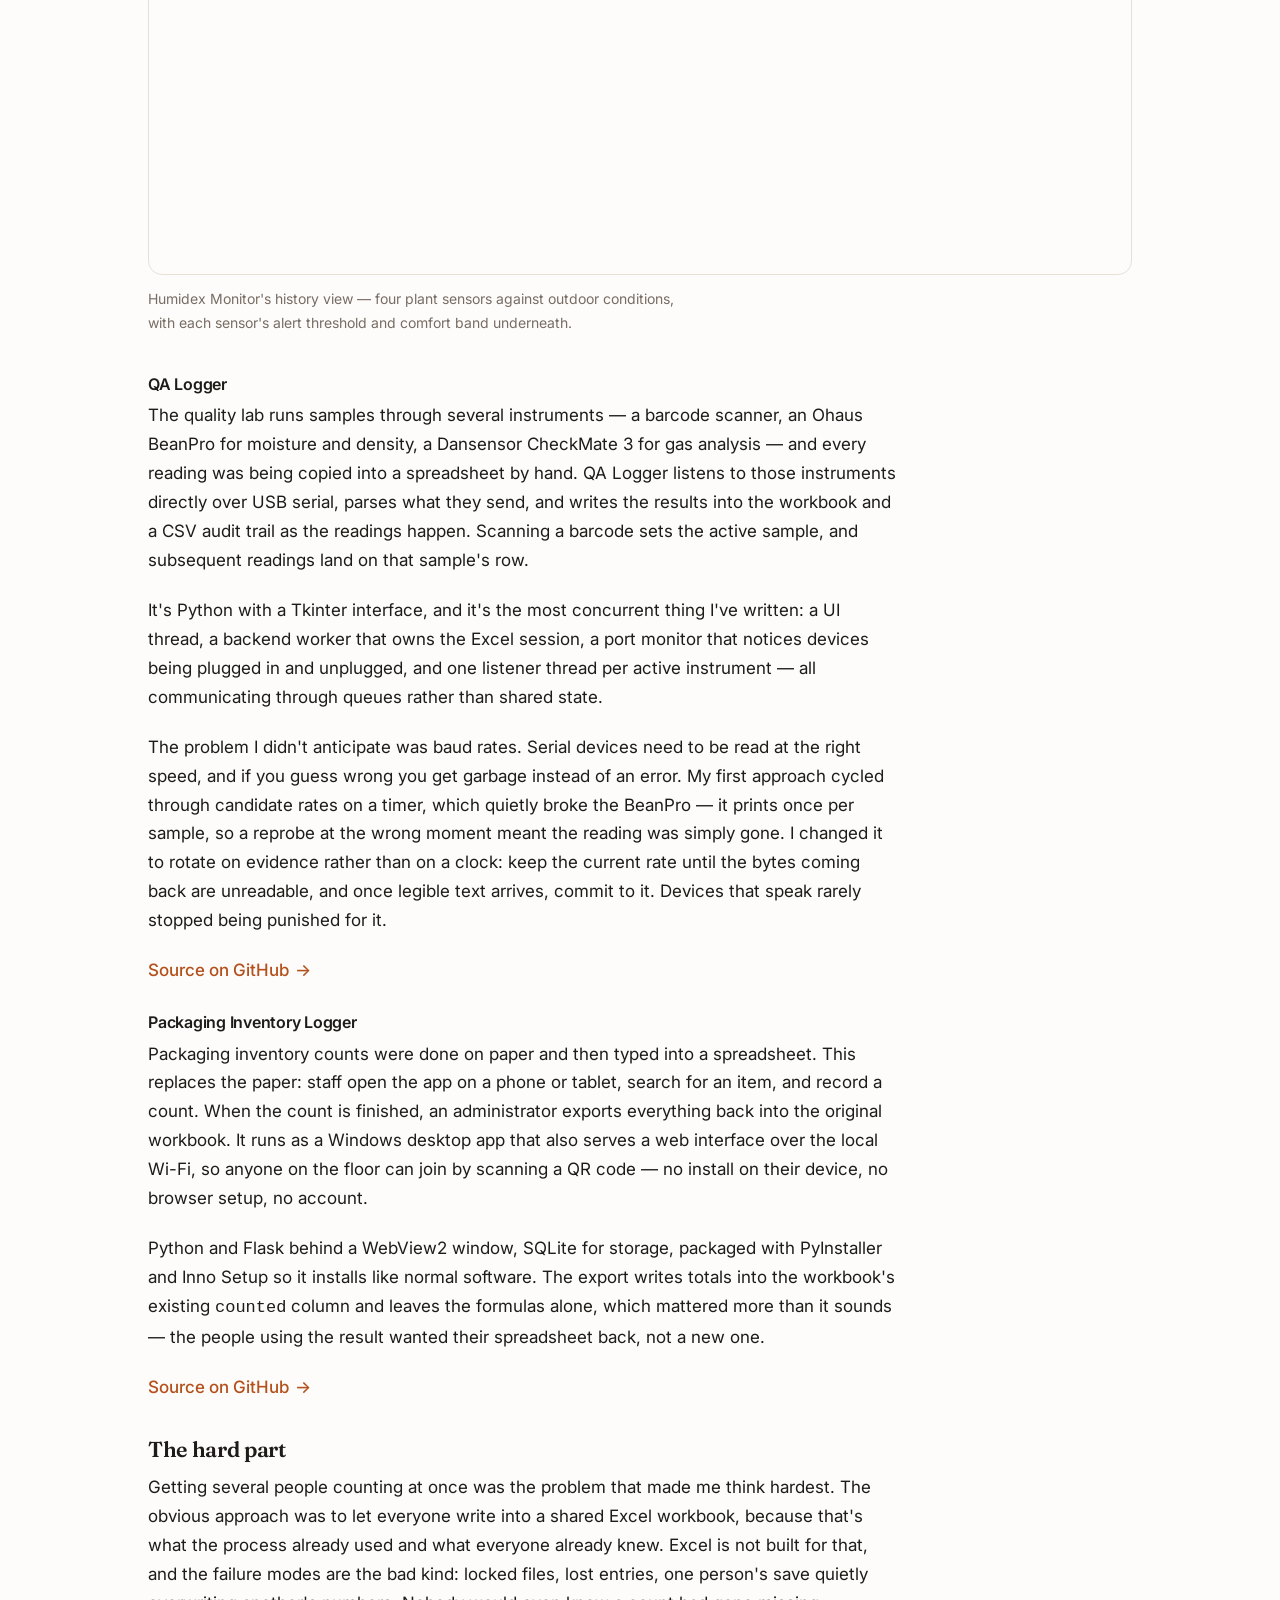
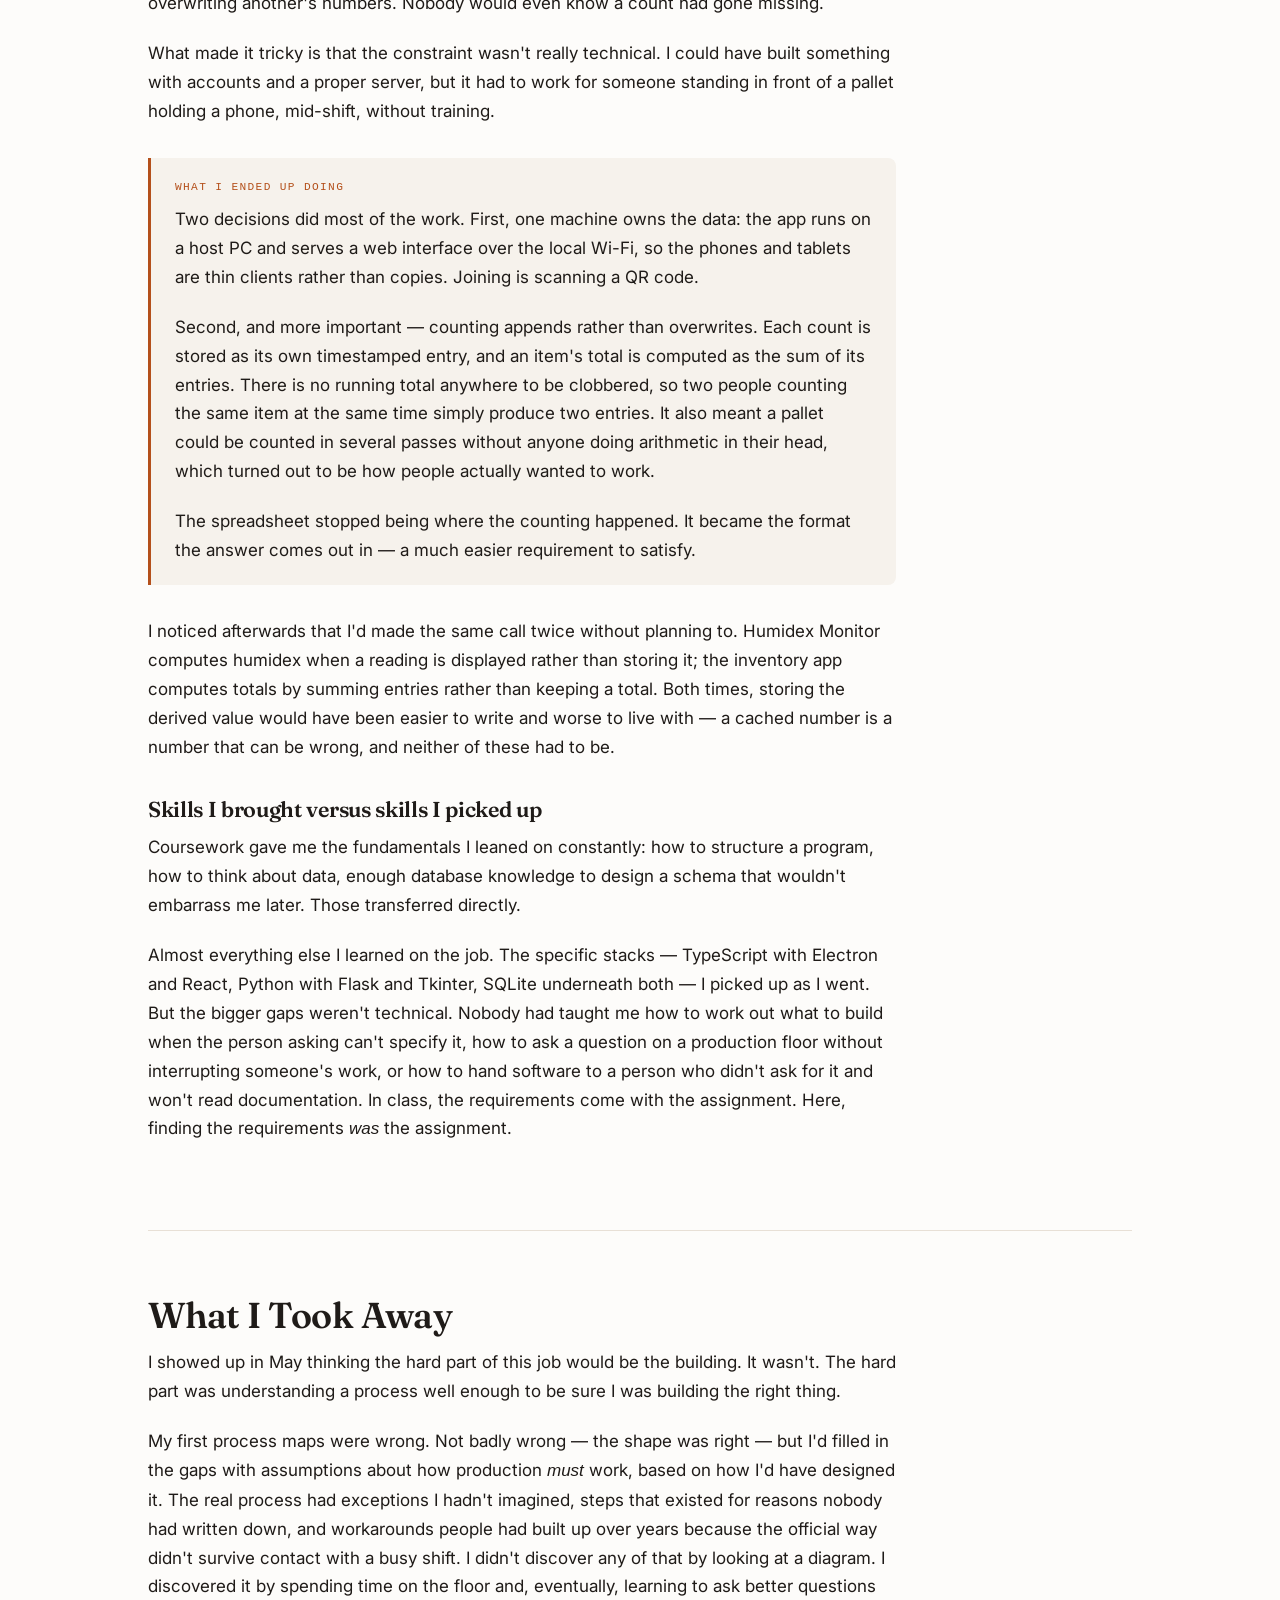
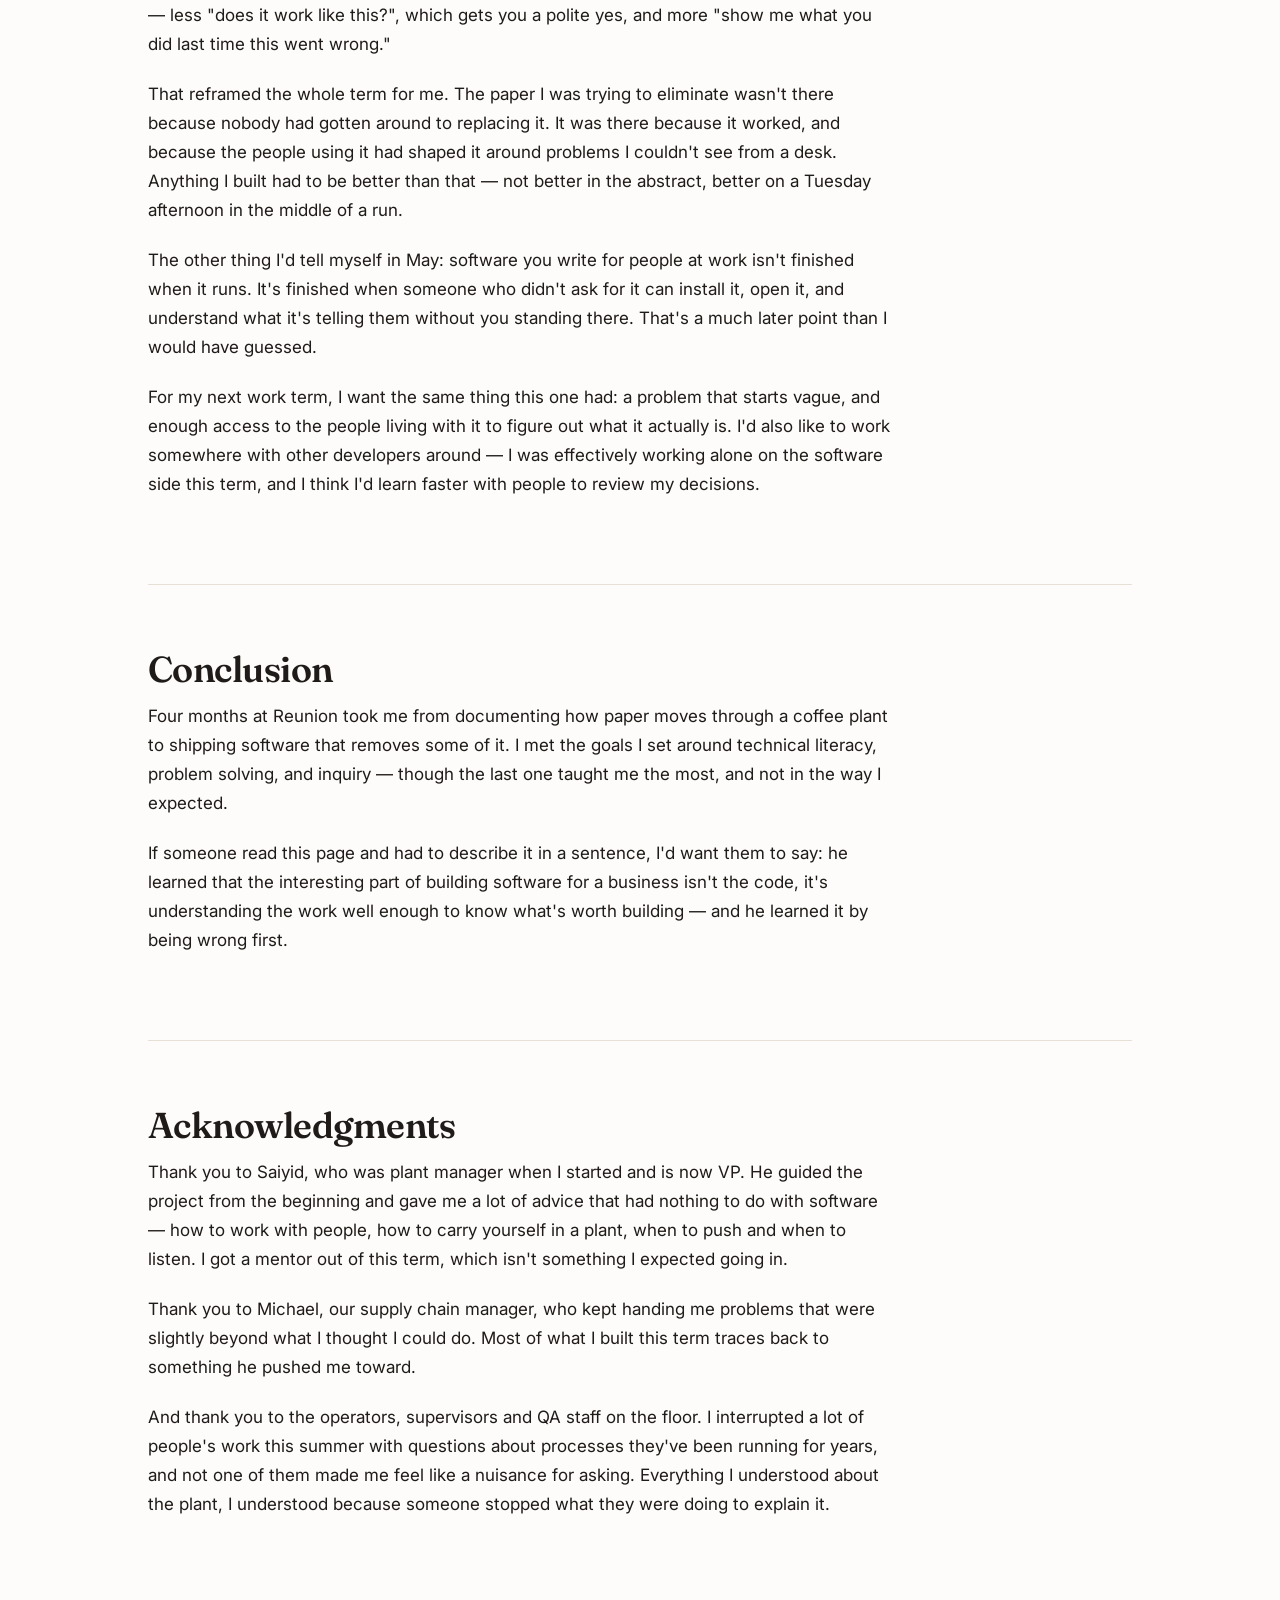
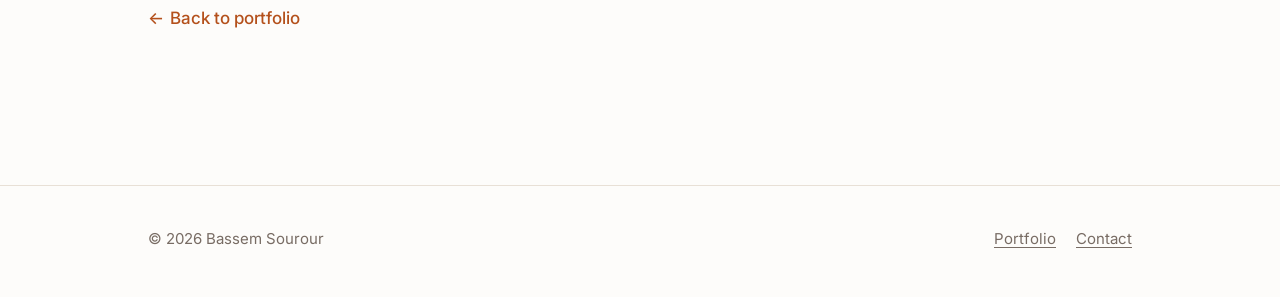
==== commit 765d6da2: "Add files via upload" ====
--- a/work-term-1.html
+++ b/work-term-1.html
@@ -10,6 +10,8 @@
 <meta property="og:title" content="Work Term 1 — Reunion Coffee Roasters">
 <meta property="og:description" content="Four months mapping a coffee roastery's information flow and building software to replace its paper.">
 <meta property="og:type" content="article">
+
+<link rel="icon" href="data:image/svg+xml,%3Csvg xmlns=%27http://www.w3.org/2000/svg%27 viewBox=%270 0 64 64%27%3E%3Crect width=%2764%27 height=%2764%27 rx=%2714%27 fill=%27%23A64B21%27/%3E%3Ctext x=%2732%27 y=%2744%27 font-family=%27Georgia,serif%27 font-size=%2734%27 font-weight=%27600%27 fill=%27%23fff%27 text-anchor=%27middle%27%3EB%3C/text%3E%3C/svg%3E">
 
 <link rel="preconnect" href="https://fonts.googleapis.com">
 <link rel="preconnect" href="https://fonts.gstatic.com" crossorigin>
@@ -159,17 +161,38 @@
         </p>
       </div>
 
-      <!-- PHOTO: see the list I sent you. Swap the placeholder for the img. -->
-      <figure class="reveal">
-        <div class="img-placeholder">
-          Photo: the roasting floor or production line
-        </div>
-        <!-- <img src="images/plant-floor.jpg" alt="Coffee roasting equipment on the production floor at Reunion Coffee Roasters"> -->
+      <!-- PHOTO 1 — mezzanine bird's eye. Full width: this is the
+           establishing shot, so it gets the most room on the page. -->
+      <figure class="reveal" style="max-width:100%">
+        <img src="images/plant-mezzanine.jpg" width="1600" height="739" loading="lazy"
+             alt="View from the mezzanine down onto a packaging line at Reunion Coffee Roasters: filling equipment, conveyors, stacked cartons and pallets, with an operator working at a bench on the right.">
         <figcaption>
-          The roasting floor. Most of the equipment here already produces
-          data — the challenge was everything happening around it.
+          The plant from the mezzanine. Most of what happens down there
+          already produces data — the problem was everything happening
+          around it.
         </figcaption>
       </figure>
+
+      <!-- PHOTO 2 + 3 — the roasters, and the building itself. -->
+      <div class="figure-pair">
+        <figure class="reveal">
+          <img src="images/roasters.jpg" width="1600" height="790" loading="lazy"
+               alt="Roaster #2 and Roaster #1 facing each other across the roasting floor, with ducting overhead and a control terminal between them.">
+          <figcaption>
+            The two roasters. Between them they print a slip for every
+            roast — machine-generated data that already existed on
+            paper before anyone typed it anywhere.
+          </figcaption>
+        </figure>
+        <figure class="reveal">
+          <img src="images/building-exterior.jpg" width="1600" height="739" loading="lazy"
+               alt="The exterior of Reunion Coffee Roasters at 2421 in Oakville, Ontario — a long single-storey plant with the company name in the window and a Canadian flag out front.">
+          <figcaption>
+            The plant in Oakville. Roasting, packaging, the lab and the
+            offices are all under this one roof.
+          </figcaption>
+        </figure>
+      </div>
     </section>
 
     <!-- ========================================================
@@ -322,6 +345,17 @@
         </figcaption>
       </figure>
 
+      <!-- PHOTO 3 — the kanban board. The paper, in volume. -->
+      <figure class="reveal">
+        <img src="images/kanban-board.jpg" width="1600" height="900" loading="lazy"
+             alt="A wall rack of mesh pockets labelled R1, R2, P7, P9, P0, R1A and R2A, filled with stacks of yellow, green and white paper batch tickets waiting to be worked.">
+        <figcaption>
+          The kanban board. Every card is a job moving through the
+          plant, and every one of them is a piece of paper somebody has
+          to walk over and read.
+        </figcaption>
+      </figure>
+
       <div class="prose">
 
         <h3 class="reveal">Then: building things</h3>
@@ -354,6 +388,24 @@
           a reading is displayed rather than stored — so if the formula
           ever needs correcting, the historical data corrects itself.
         </p>
+        <p class="reveal">
+          <a class="arrow-link" href="https://github.com/BassemSourour/humidex-monitor">Source on GitHub <span aria-hidden="true">→</span></a>
+        </p>
+      </div>
+
+      <!-- PHOTO 4 — the software. Full width: it's a dense UI and
+           needs the room to stay readable. -->
+      <figure class="reveal" style="max-width:100%">
+        <img src="images/humidex-app.jpg" width="1600" height="860" loading="lazy"
+             alt="The Humidex Monitor history screen: a 24-hour line chart of humidex for four plant sensors plus outdoor conditions, above a sensor table showing each sensor's alert threshold, comfort band and current reading.">
+        <figcaption>
+          Humidex Monitor's history view — four plant sensors against
+          outdoor conditions, with each sensor's alert threshold and
+          comfort band underneath.
+        </figcaption>
+      </figure>
+
+      <div class="prose">
 
         <h4 class="reveal" style="font-family:var(--font-body);font-size:1rem;font-weight:600;margin-top:1.75rem">
           QA Logger
@@ -389,6 +441,9 @@
           legible text arrives, commit to it. Devices that speak rarely
           stopped being punished for it.
         </p>
+        <p class="reveal">
+          <a class="arrow-link" href="https://github.com/BassemSourour/QA-Logger">Source on GitHub <span aria-hidden="true">→</span></a>
+        </p>
 
         <h4 class="reveal" style="font-family:var(--font-body);font-size:1rem;font-weight:600;margin-top:1.75rem">
           Packaging Inventory Logger
@@ -411,6 +466,9 @@
           existing <code>counted</code> column and leaves the formulas
           alone, which mattered more than it sounds — the people using
           the result wanted their spreadsheet back, not a new one.
+        </p>
+        <p class="reveal">
+          <a class="arrow-link" href="https://github.com/BassemSourour/pkg_inventory_app">Source on GitHub <span aria-hidden="true">→</span></a>
         </p>
 
         <h3 class="reveal">The hard part</h3>
@@ -486,24 +544,6 @@
           the requirements <em>was</em> the assignment.
         </p>
       </div>
-
-      <div class="figure-pair">
-        <figure class="reveal">
-          <div class="img-placeholder">Screenshot: Humidex Monitor dashboard</div>
-          <!-- <img src="images/humidex-dashboard.png" alt="The Humidex Monitor dashboard showing current readings and history"> -->
-          <figcaption>
-            Humidex Monitor running on the plant floor PC.
-          </figcaption>
-        </figure>
-        <figure class="reveal">
-          <div class="img-placeholder">Photo: a filled-in batch ticket or log sheet</div>
-          <!-- <img src="images/batch-ticket.jpg" alt="A filled-in paper batch ticket with handwritten production readings"> -->
-          <figcaption>
-            A batch ticket partway through its trip around the plant.
-            This is what all of it was really about.
-          </figcaption>
-        </figure>
-      </div>
     </section>
 
     <!-- ========================================================
--- a/styles.css
+++ b/styles.css
@@ -7,18 +7,21 @@
 
 :root {
   /* Light theme (default) */
-  --bg:          #FBF9F6;
-  --bg-alt:      #F4EFE8;
-  --surface:     #FFFFFF;
-  --ink:         #1A1614;
-  --ink-soft:    #4A423C;
-  --muted:       #776C64;
-  --accent:      #A64B21;
-  --accent-ink:  #FFFFFF;
-  --accent-soft: #F2E3D8;
-  --border:      #E4DBD1;
-  --shadow:      0 1px 2px rgba(26, 22, 20, .04), 0 8px 24px rgba(26, 22, 20, .06);
-  --shadow-lift: 0 2px 4px rgba(26, 22, 20, .05), 0 16px 40px rgba(26, 22, 20, .10);
+  --bg:           #FDFCFA;
+  --bg-alt:       #F6F2EC;
+  --surface:      #FFFFFF;
+  --ink:          #1F1B18;
+  --ink-soft:     #4E4640;
+  --muted:        #786C64;
+  --accent:       #B4501B;
+  --accent-ink:   #FFFFFF;
+  --accent-soft:  #FBE7D8;
+  --accent2:      #17724F;
+  --accent2-ink:  #FFFFFF;
+  --accent2-soft: #DEF0E6;
+  --border:       #E8E0D6;
+  --shadow:       0 1px 2px rgba(60, 40, 25, .05), 0 8px 24px rgba(60, 40, 25, .07);
+  --shadow-lift:  0 2px 4px rgba(60, 40, 25, .06), 0 18px 44px rgba(60, 40, 25, .13);
 
   /* Type */
   --font-display: "Fraunces", Georgia, "Times New Roman", serif;
@@ -34,18 +37,21 @@
 
 @media (prefers-color-scheme: dark) {
   :root {
-    --bg:          #14110F;
-    --bg-alt:      #1B1714;
-    --surface:     #1E1A17;
-    --ink:         #F5F0EA;
-    --ink-soft:    #DCD3CA;
-    --muted:       #A2968C;
-    --accent:      #E4915B;
-    --accent-ink:  #14110F;
-    --accent-soft: #2C231C;
-    --border:      #2F2822;
-    --shadow:      0 1px 2px rgba(0, 0, 0, .3), 0 8px 24px rgba(0, 0, 0, .35);
-    --shadow-lift: 0 2px 4px rgba(0, 0, 0, .35), 0 16px 40px rgba(0, 0, 0, .45);
+    --bg:           #1C1815;
+    --bg-alt:       #241F1B;
+    --surface:      #252019;
+    --ink:          #F6F1EB;
+    --ink-soft:     #E0D7CD;
+    --muted:        #AB9E93;
+    --accent:       #EE9459;
+    --accent-ink:   #1C1815;
+    --accent-soft:  #33261C;
+    --accent2:      #57C595;
+    --accent2-ink:  #10201A;
+    --accent2-soft: #1D2F27;
+    --border:       #39312A;
+    --shadow:       0 1px 2px rgba(0, 0, 0, .35), 0 8px 24px rgba(0, 0, 0, .4);
+    --shadow-lift:  0 2px 4px rgba(0, 0, 0, .4), 0 18px 44px rgba(0, 0, 0, .5);
   }
 }
 
@@ -225,12 +231,25 @@
 .hero::before {
   content: "";
   position: absolute;
-  top: -30%;
-  right: -12%;
-  width: min(46rem, 70vw);
+  top: -34%;
+  right: -14%;
+  width: min(48rem, 74vw);
   aspect-ratio: 1;
-  background: radial-gradient(circle, var(--accent-soft) 0%, transparent 68%);
-  opacity: .8;
+  background: radial-gradient(circle, var(--accent-soft) 0%, transparent 66%);
+  opacity: .95;
+  pointer-events: none;
+  z-index: 0;
+}
+
+.hero::after {
+  content: "";
+  position: absolute;
+  bottom: -46%;
+  left: -18%;
+  width: min(34rem, 58vw);
+  aspect-ratio: 1;
+  background: radial-gradient(circle, var(--accent2-soft) 0%, transparent 68%);
+  opacity: .7;
   pointer-events: none;
   z-index: 0;
 }
@@ -375,10 +394,23 @@
   font-size: .875rem;
   padding: .35rem .85rem;
   border-radius: 999px;
-  background: var(--accent-soft);
+  background: var(--accent2-soft);
   color: var(--ink-soft);
   border: 1px solid transparent;
-}
+  transition: transform .15s ease;
+}
+
+.pills li:hover { transform: translateY(-1px); }
+
+/* Second pill row — outlined rather than filled, so two lists sitting
+   near each other read as different kinds of thing. */
+.pills--alt li {
+  background: transparent;
+  border-color: var(--border);
+  color: var(--muted);
+}
+
+.pills--alt li:hover { border-color: var(--accent2); color: var(--ink-soft); }
 
 /* ---- 10. Report page --------------------------------------- */
 
@@ -543,7 +575,7 @@
   color: var(--ink-soft);
 }
 
-.goals__status--met { background: var(--accent); color: var(--accent-ink); }
+.goals__status--met { background: var(--accent2); color: var(--accent2-ink); }
 
 .goals__title { font-weight: 600; }
 
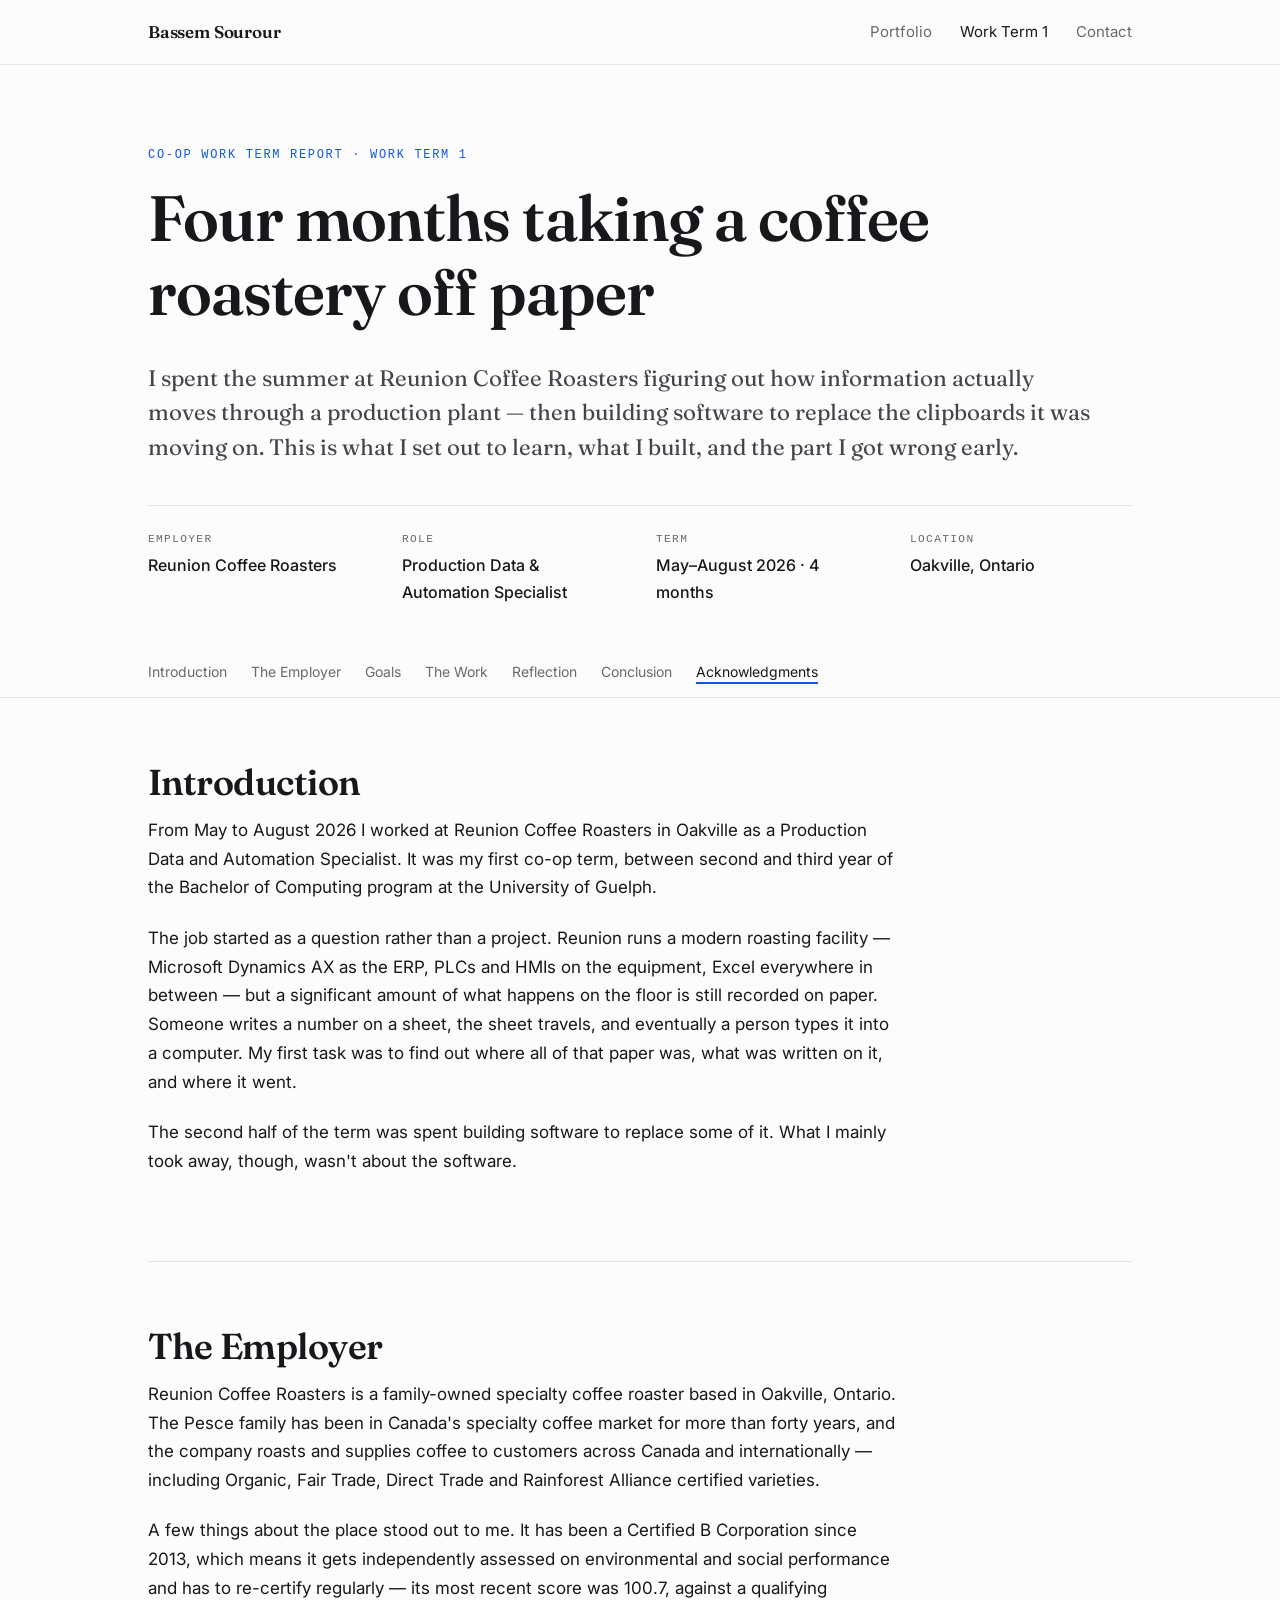
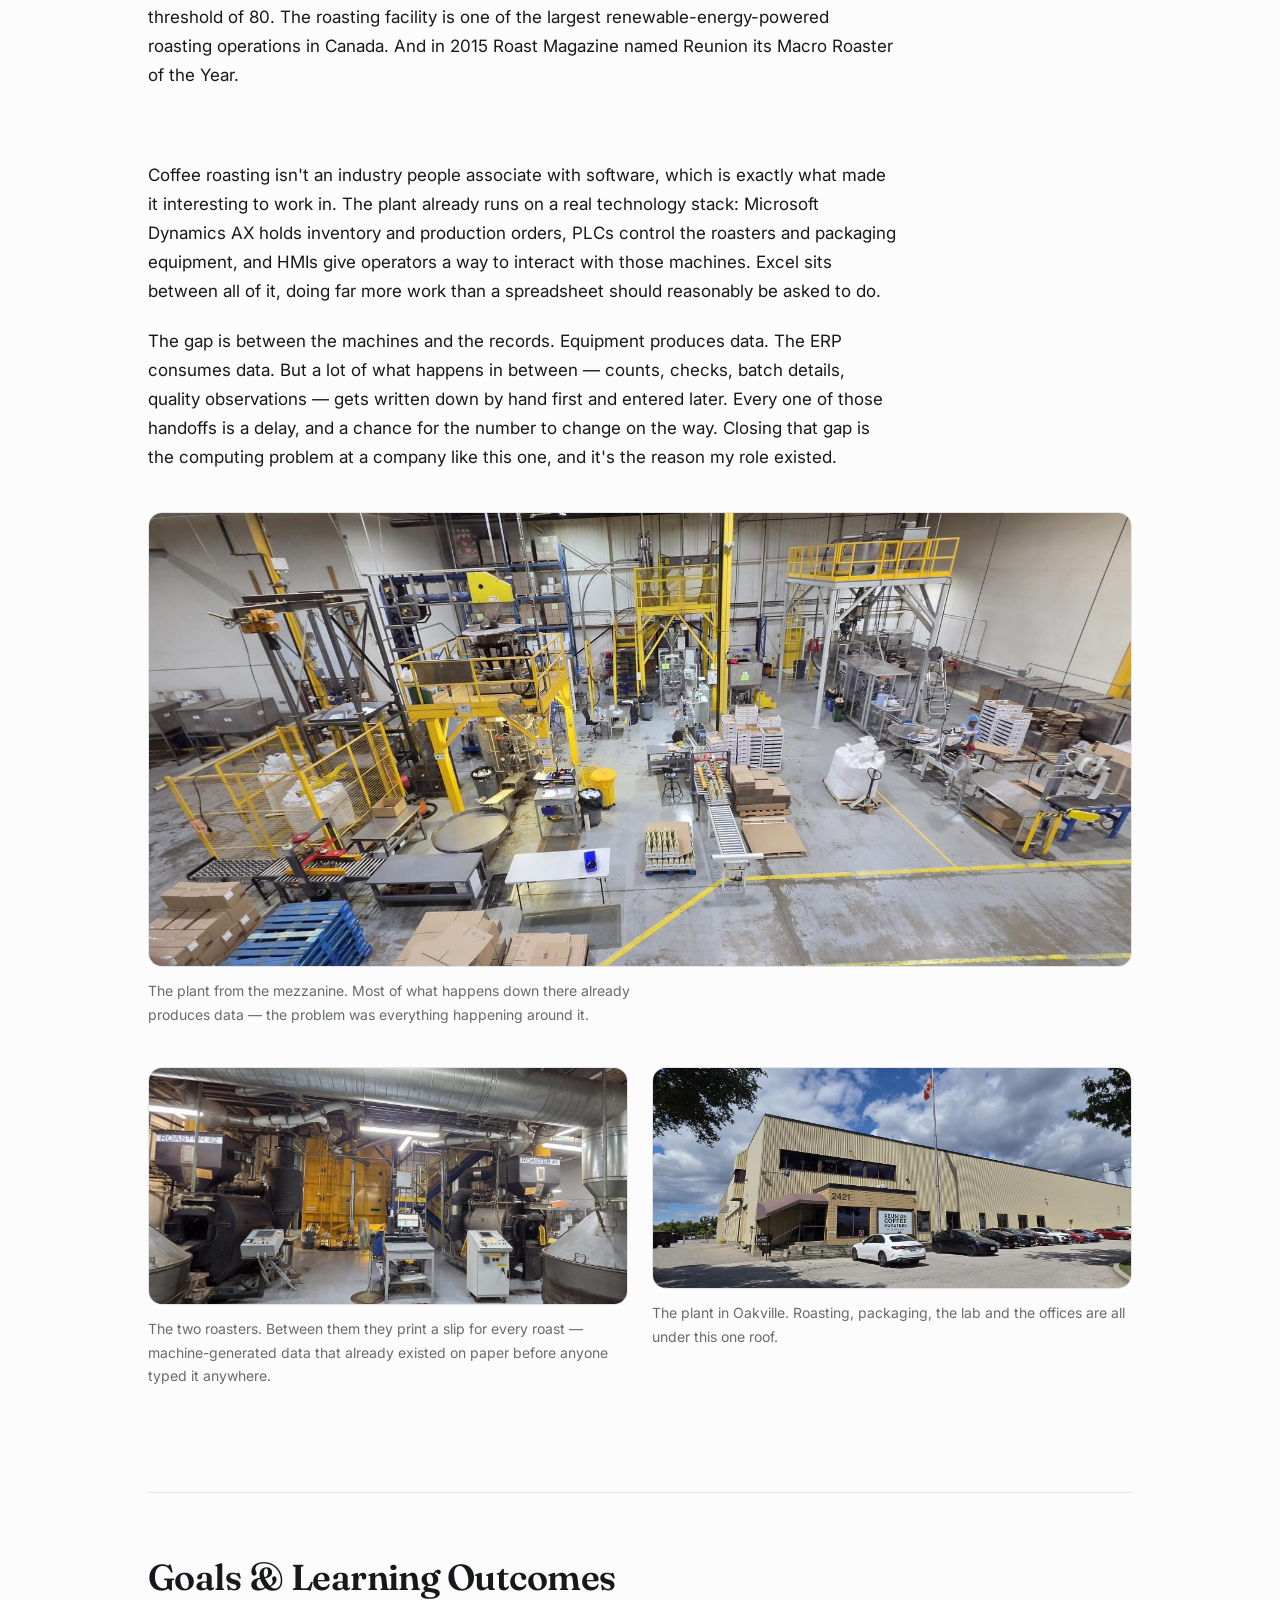
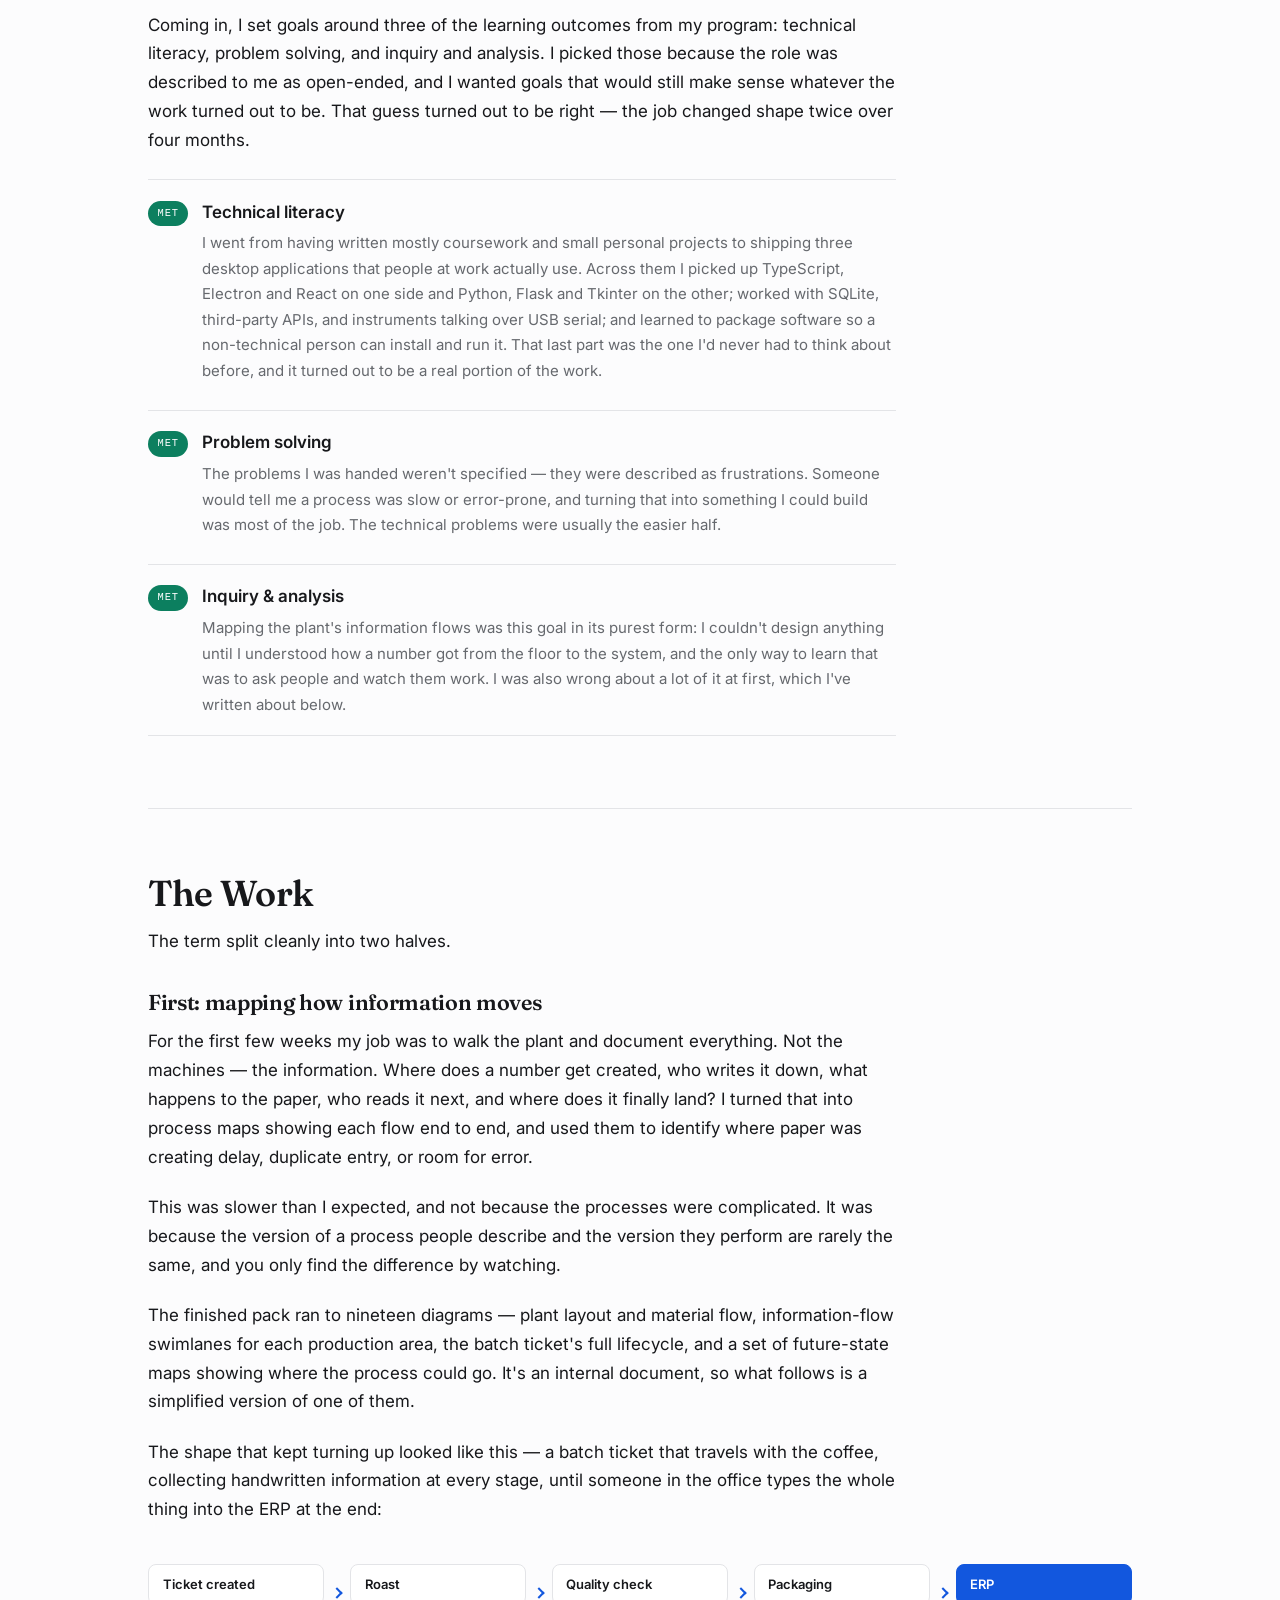
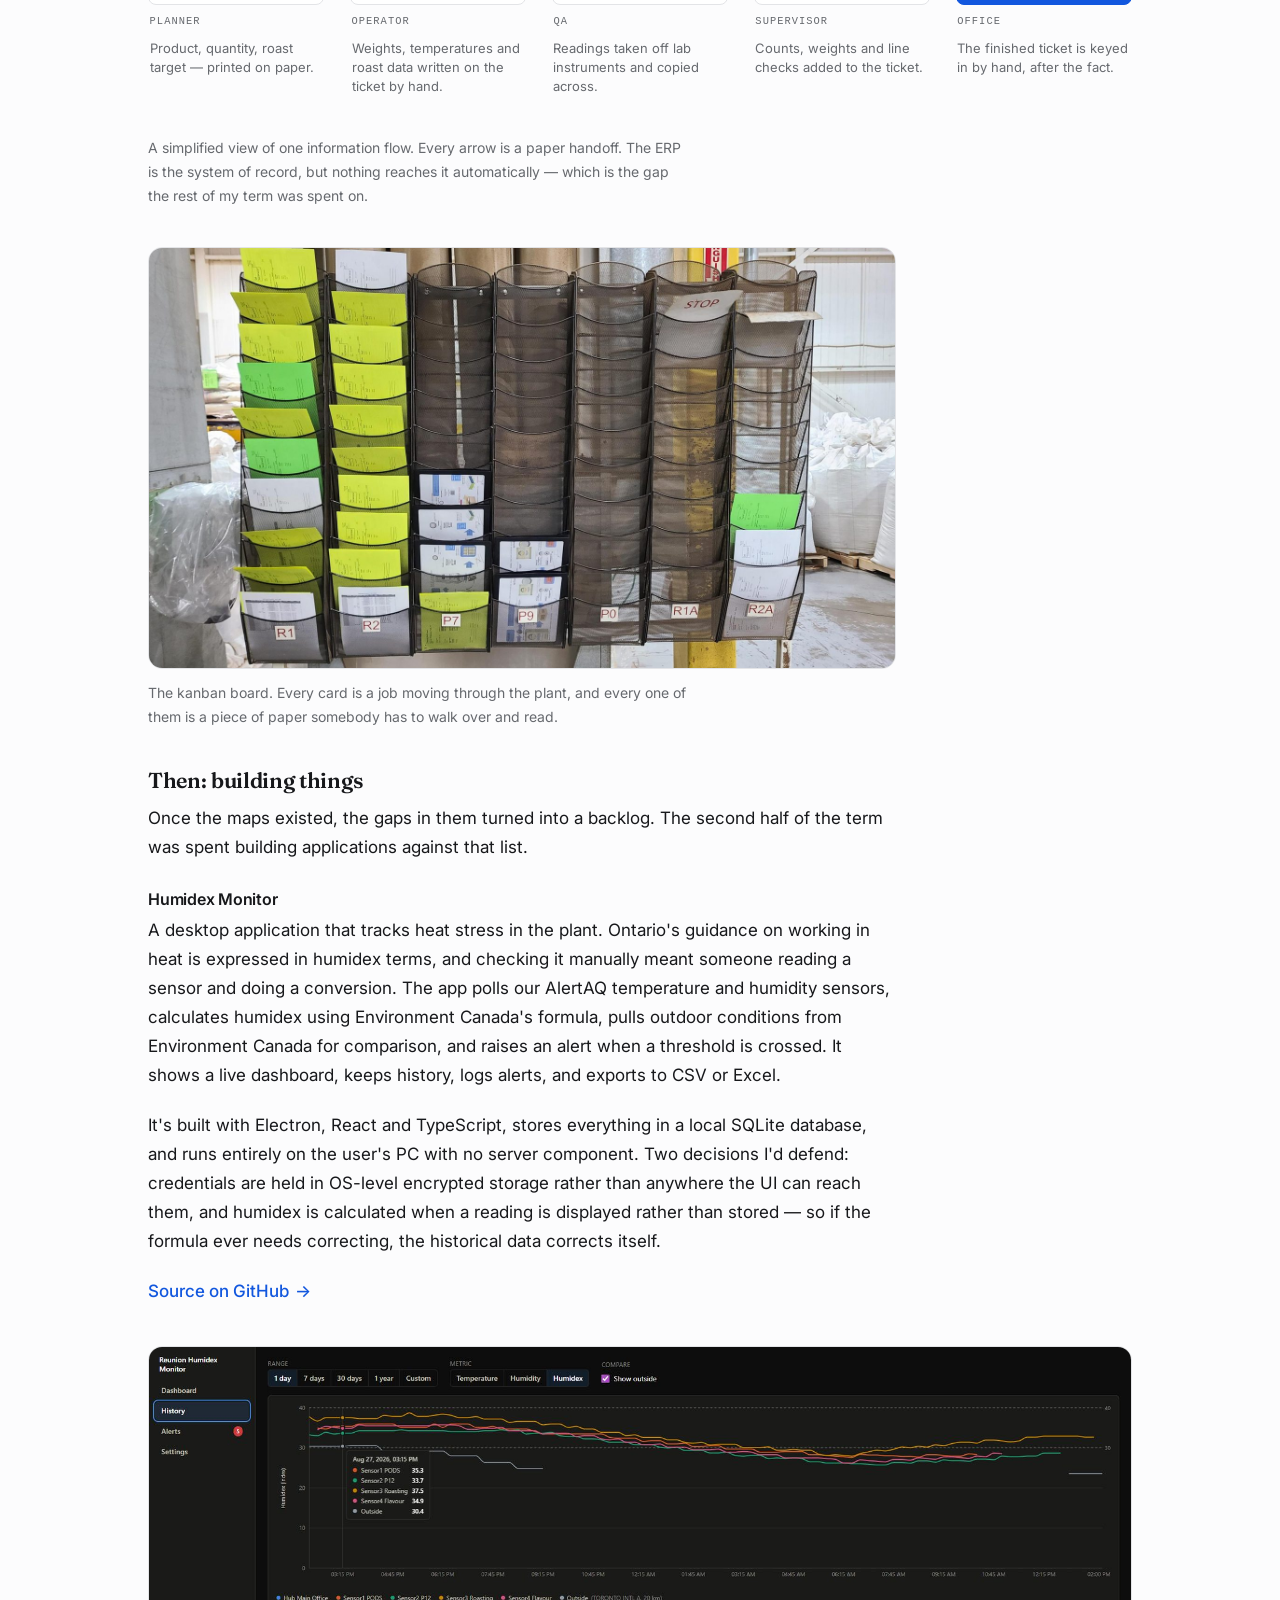
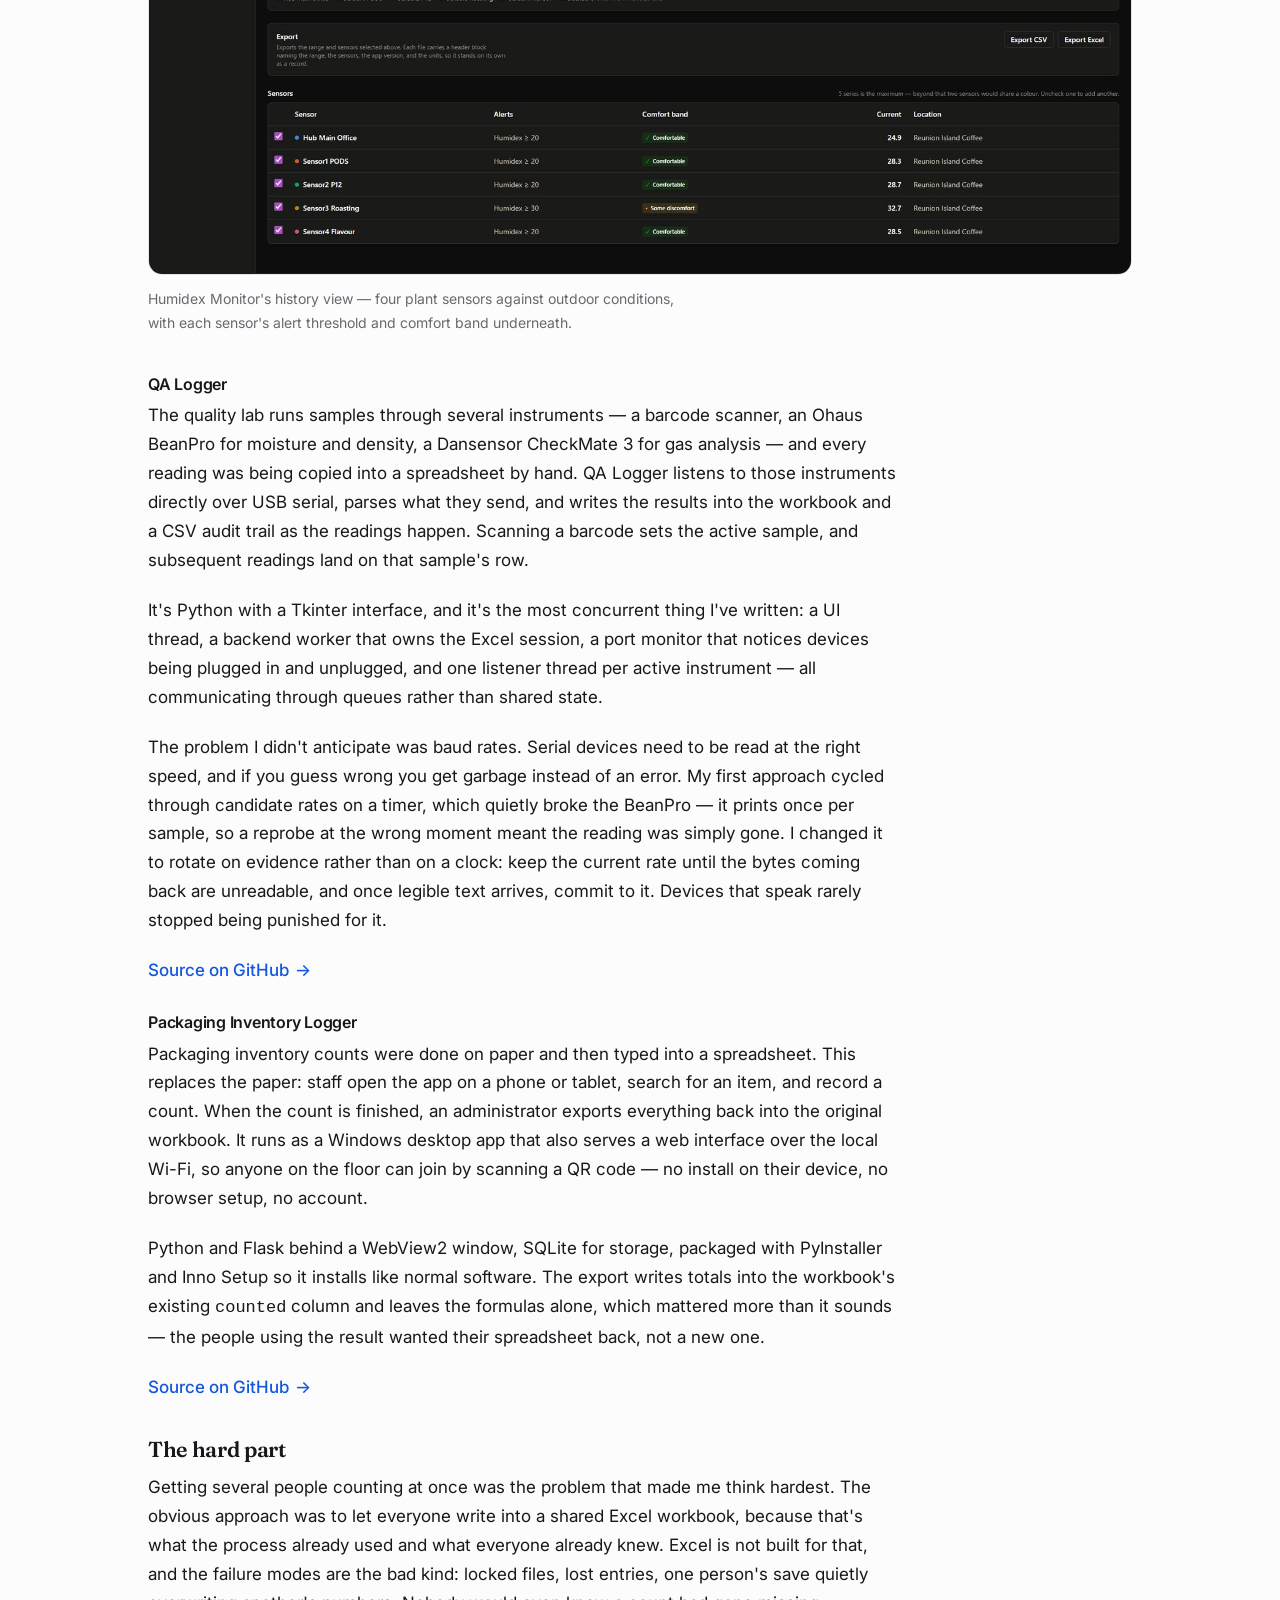
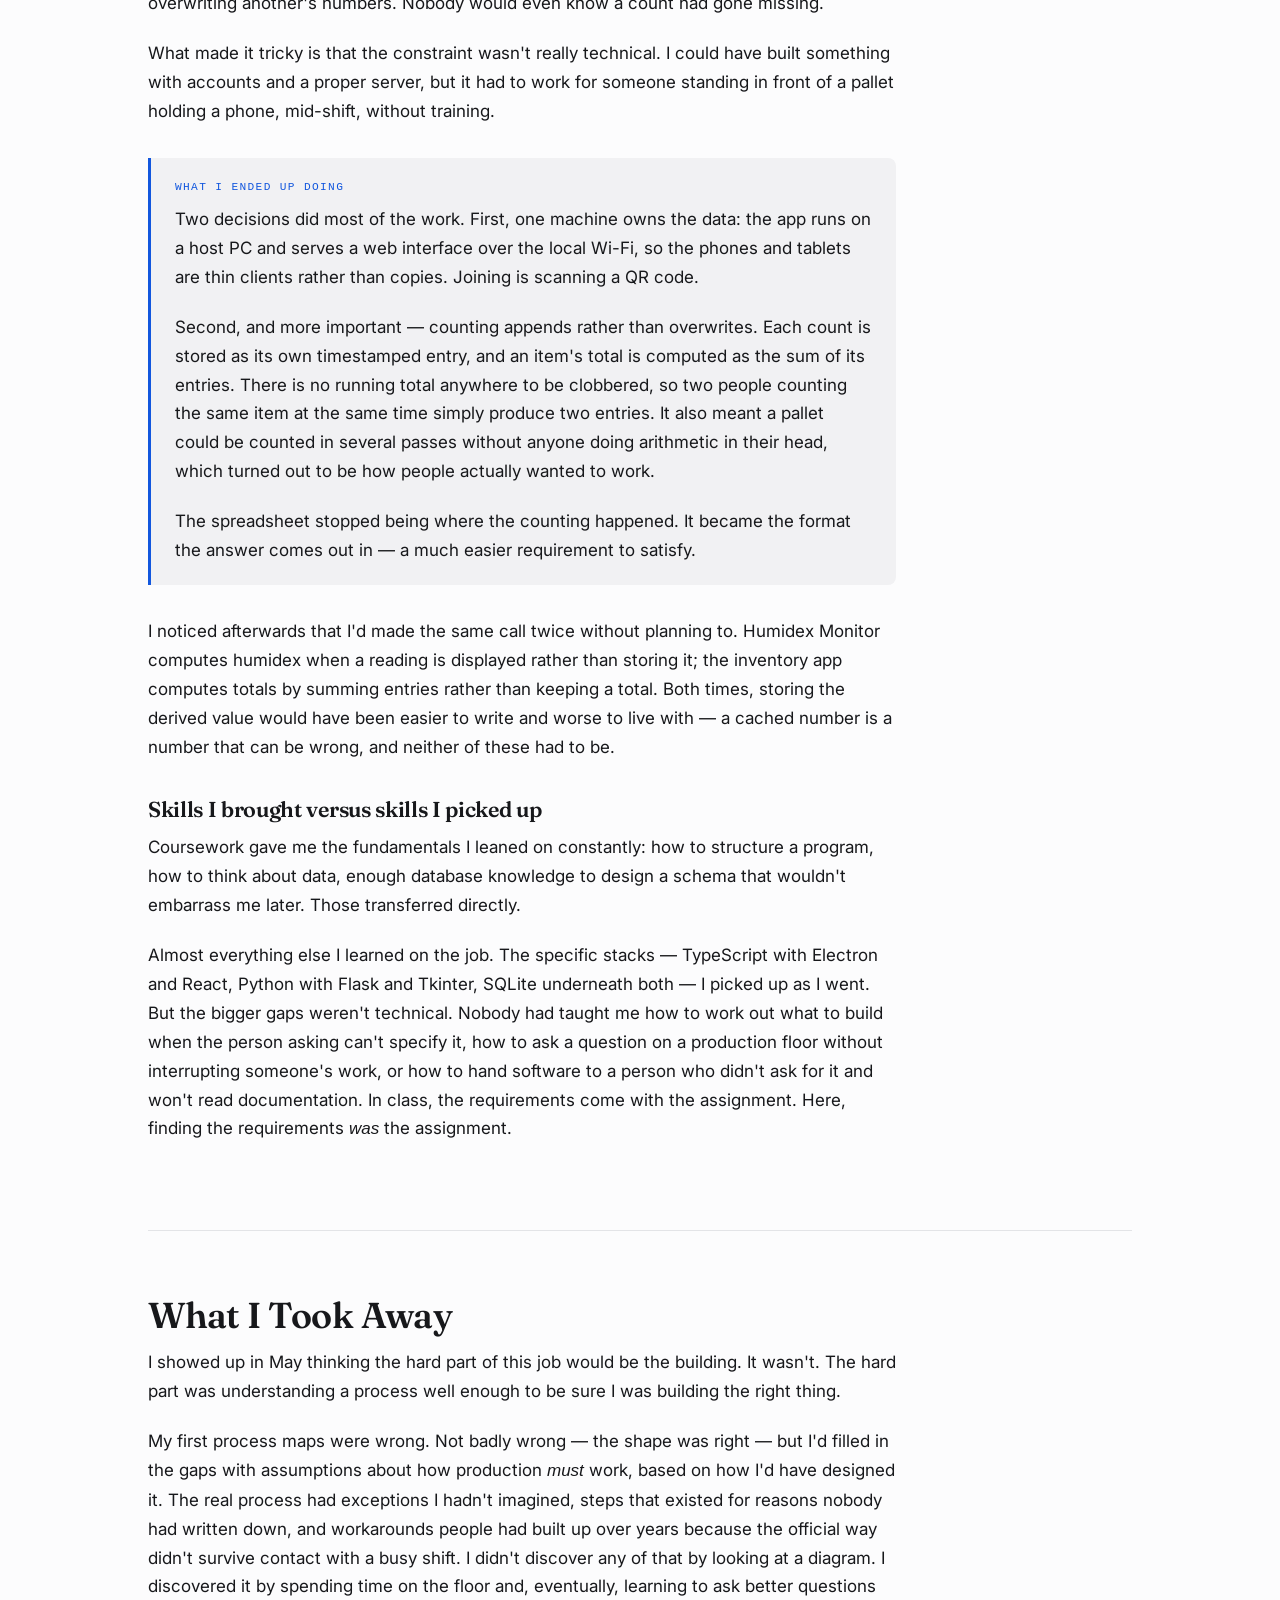
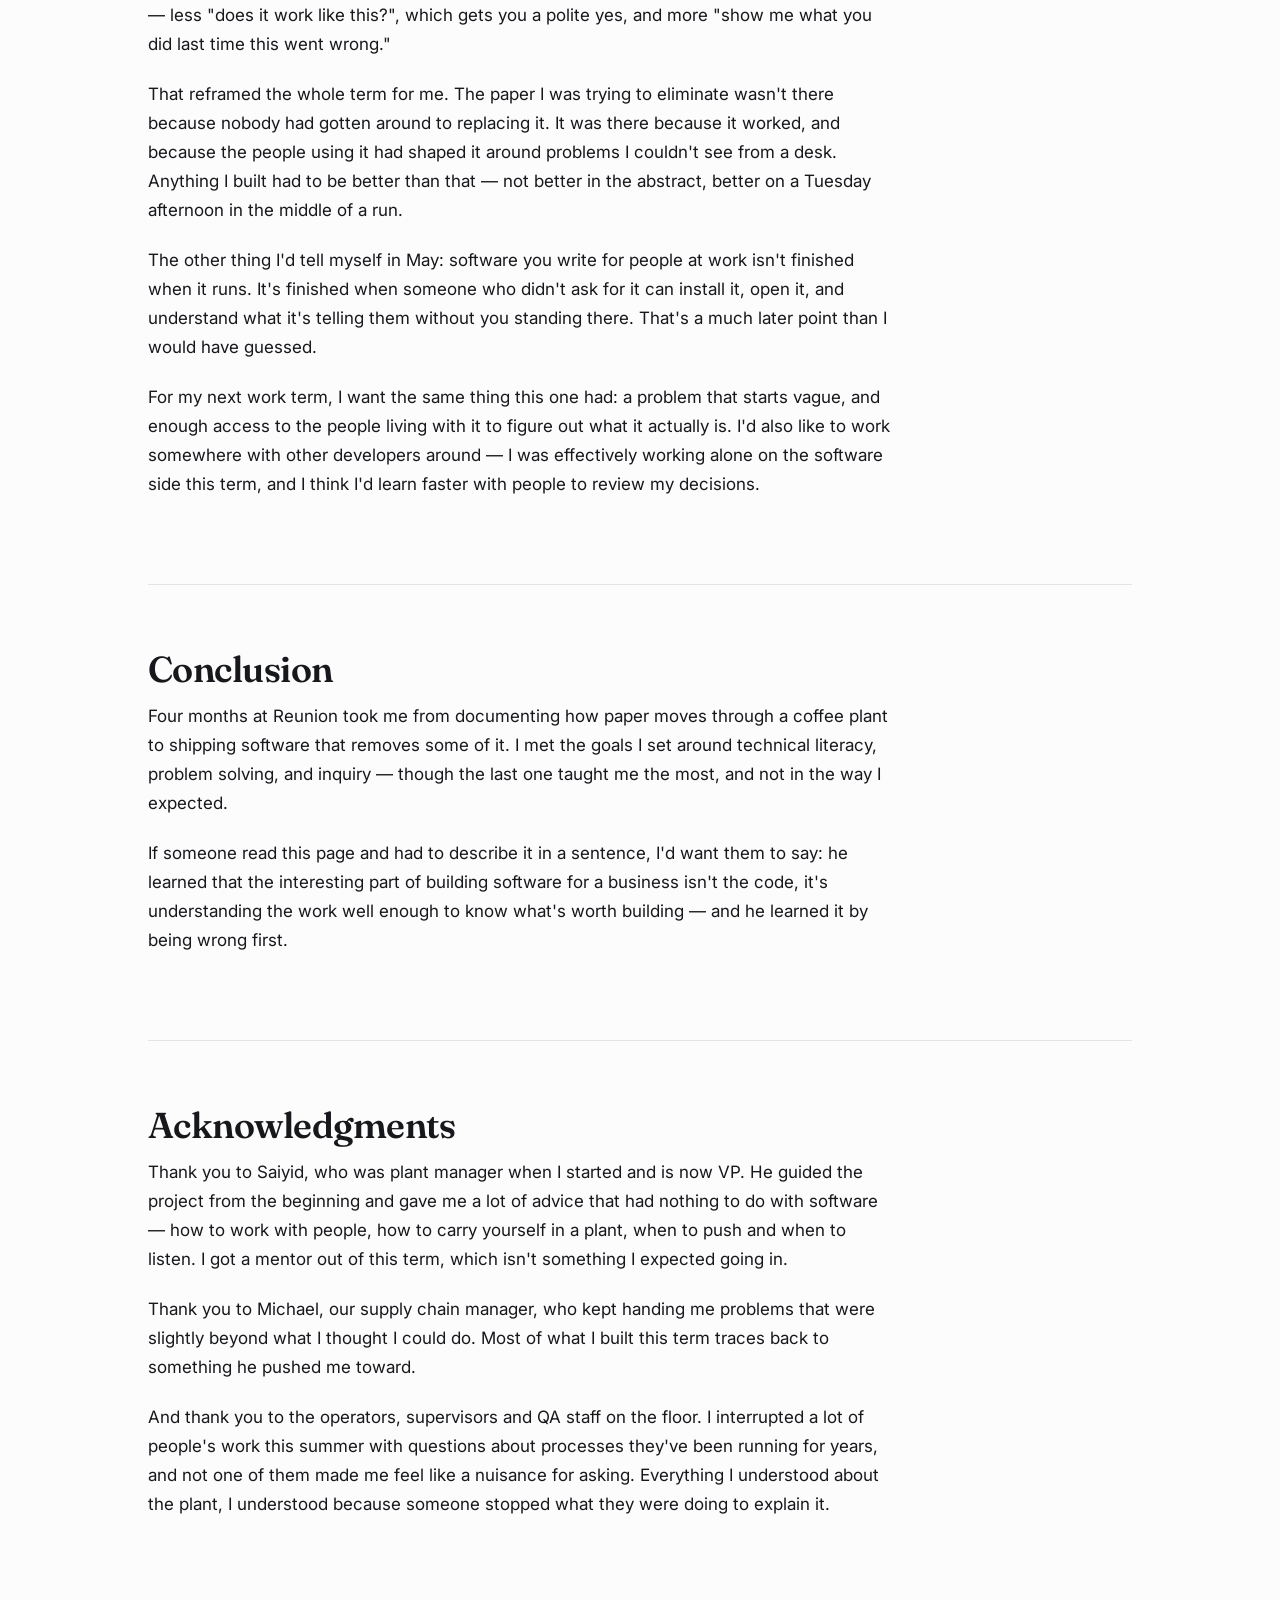
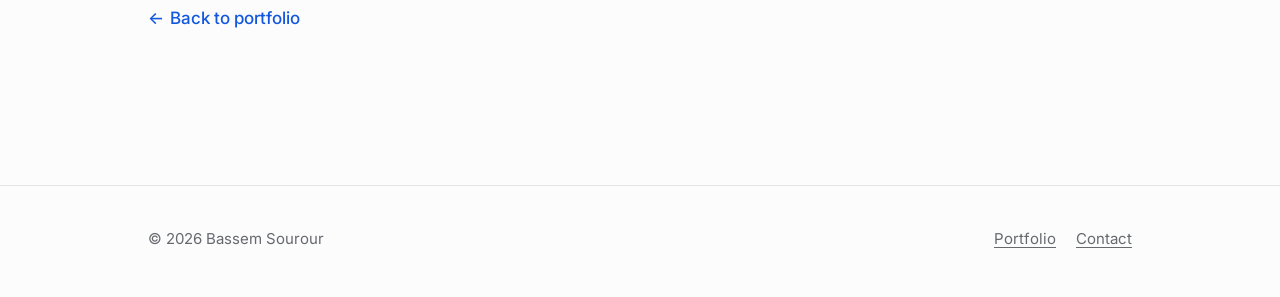
==== commit 48f2eeda: "Add files via upload" ====
--- a/work-term-1.html
+++ b/work-term-1.html
@@ -11,7 +11,7 @@
 <meta property="og:description" content="Four months mapping a coffee roastery's information flow and building software to replace its paper.">
 <meta property="og:type" content="article">
 
-<link rel="icon" href="data:image/svg+xml,%3Csvg xmlns=%27http://www.w3.org/2000/svg%27 viewBox=%270 0 64 64%27%3E%3Crect width=%2764%27 height=%2764%27 rx=%2714%27 fill=%27%23A64B21%27/%3E%3Ctext x=%2732%27 y=%2744%27 font-family=%27Georgia,serif%27 font-size=%2734%27 font-weight=%27600%27 fill=%27%23fff%27 text-anchor=%27middle%27%3EB%3C/text%3E%3C/svg%3E">
+<link rel="icon" href="data:image/svg+xml,%3Csvg xmlns=%27http://www.w3.org/2000/svg%27 viewBox=%270 0 64 64%27%3E%3Crect width=%2764%27 height=%2764%27 rx=%2714%27 fill=%27%231257DE%27/%3E%3Ctext x=%2732%27 y=%2744%27 font-family=%27Georgia,serif%27 font-size=%2734%27 font-weight=%27600%27 fill=%27%23fff%27 text-anchor=%27middle%27%3EB%3C/text%3E%3C/svg%3E">
 
 <link rel="preconnect" href="https://fonts.googleapis.com">
 <link rel="preconnect" href="https://fonts.gstatic.com" crossorigin>
--- a/styles.css
+++ b/styles.css
@@ -7,21 +7,21 @@
 
 :root {
   /* Light theme (default) */
-  --bg:           #FDFCFA;
-  --bg-alt:       #F6F2EC;
+  --bg:           #FCFCFD;
+  --bg-alt:       #F1F1F3;
   --surface:      #FFFFFF;
-  --ink:          #1F1B18;
-  --ink-soft:     #4E4640;
-  --muted:        #786C64;
-  --accent:       #B4501B;
+  --ink:          #17181B;
+  --ink-soft:     #42454A;
+  --muted:        #66696E;
+  --accent:       #1257DE;
   --accent-ink:   #FFFFFF;
-  --accent-soft:  #FBE7D8;
-  --accent2:      #17724F;
+  --accent-soft:  #E2EAFE;
+  --accent2:      #0C7F5F;
   --accent2-ink:  #FFFFFF;
-  --accent2-soft: #DEF0E6;
-  --border:       #E8E0D6;
-  --shadow:       0 1px 2px rgba(60, 40, 25, .05), 0 8px 24px rgba(60, 40, 25, .07);
-  --shadow-lift:  0 2px 4px rgba(60, 40, 25, .06), 0 18px 44px rgba(60, 40, 25, .13);
+  --accent2-soft: #D9F0E8;
+  --border:       #E3E4E7;
+  --shadow:       0 1px 2px rgba(20, 22, 28, .05), 0 8px 24px rgba(20, 22, 28, .07);
+  --shadow-lift:  0 2px 4px rgba(20, 22, 28, .06), 0 18px 44px rgba(20, 22, 28, .13);
 
   /* Type */
   --font-display: "Fraunces", Georgia, "Times New Roman", serif;
@@ -37,19 +37,19 @@
 
 @media (prefers-color-scheme: dark) {
   :root {
-    --bg:           #1C1815;
-    --bg-alt:       #241F1B;
-    --surface:      #252019;
-    --ink:          #F6F1EB;
-    --ink-soft:     #E0D7CD;
-    --muted:        #AB9E93;
-    --accent:       #EE9459;
-    --accent-ink:   #1C1815;
-    --accent-soft:  #33261C;
-    --accent2:      #57C595;
-    --accent2-ink:  #10201A;
-    --accent2-soft: #1D2F27;
-    --border:       #39312A;
+    --bg:           #121316;
+    --bg-alt:       #191A1E;
+    --surface:      #1A1C20;
+    --ink:          #F2F3F5;
+    --ink-soft:     #D3D5D9;
+    --muted:        #95989E;
+    --accent:       #6C9CFF;
+    --accent-ink:   #121316;
+    --accent-soft:  #161F33;
+    --accent2:      #3FC79B;
+    --accent2-ink:  #10241D;
+    --accent2-soft: #10241D;
+    --border:       #2A2C31;
     --shadow:       0 1px 2px rgba(0, 0, 0, .35), 0 8px 24px rgba(0, 0, 0, .4);
     --shadow-lift:  0 2px 4px rgba(0, 0, 0, .4), 0 18px 44px rgba(0, 0, 0, .5);
   }
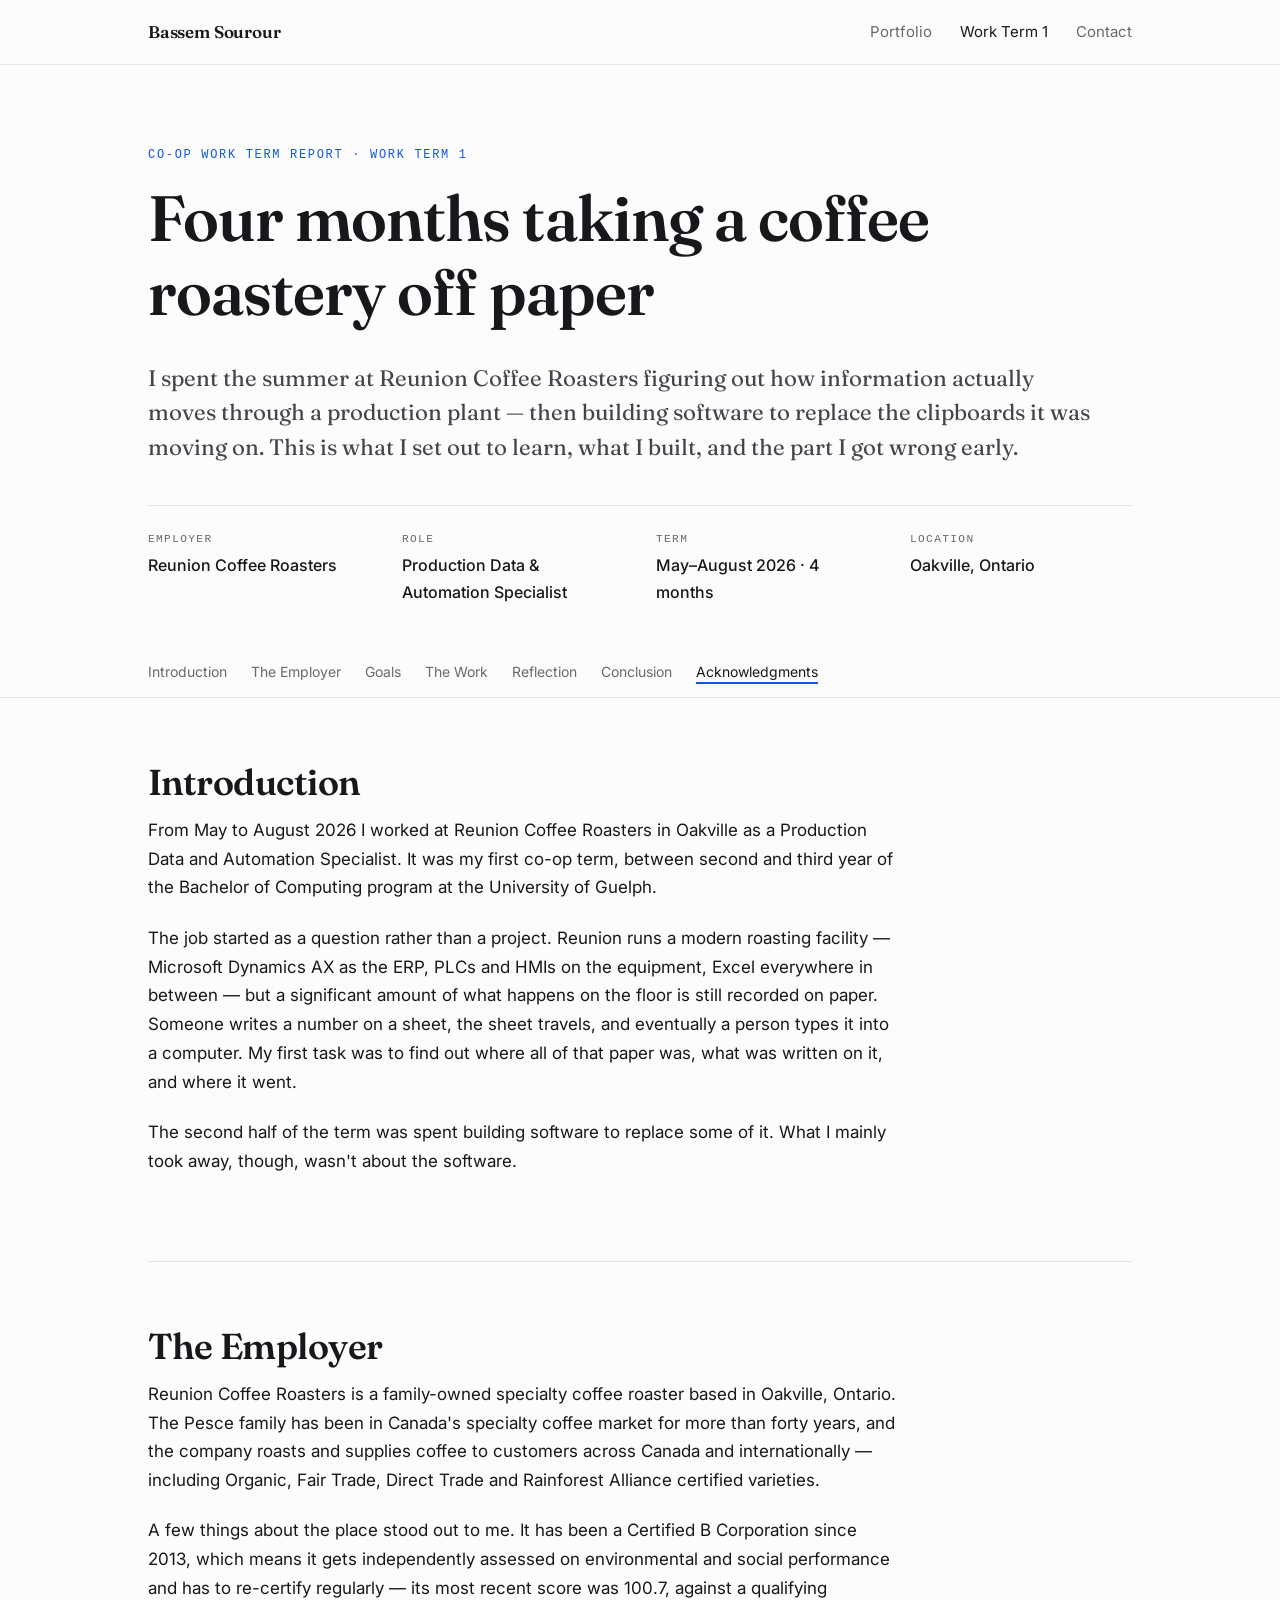
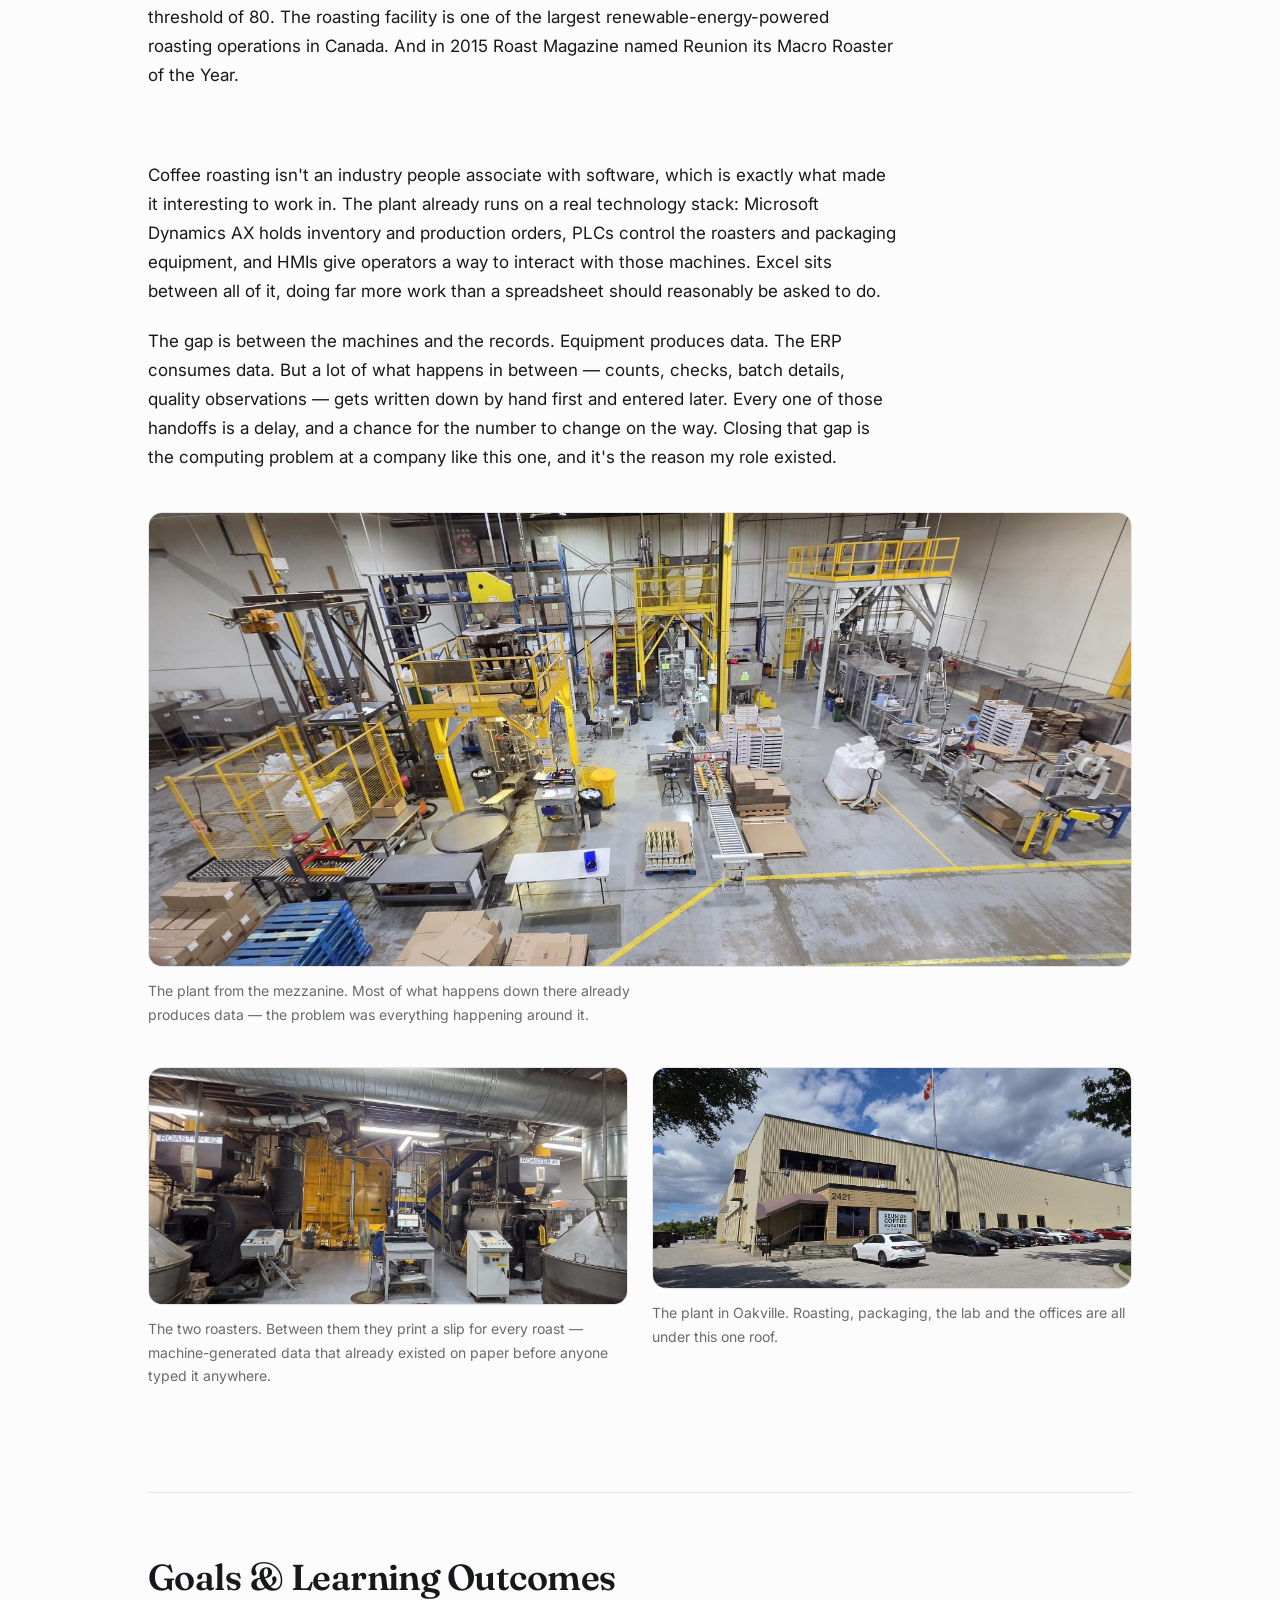
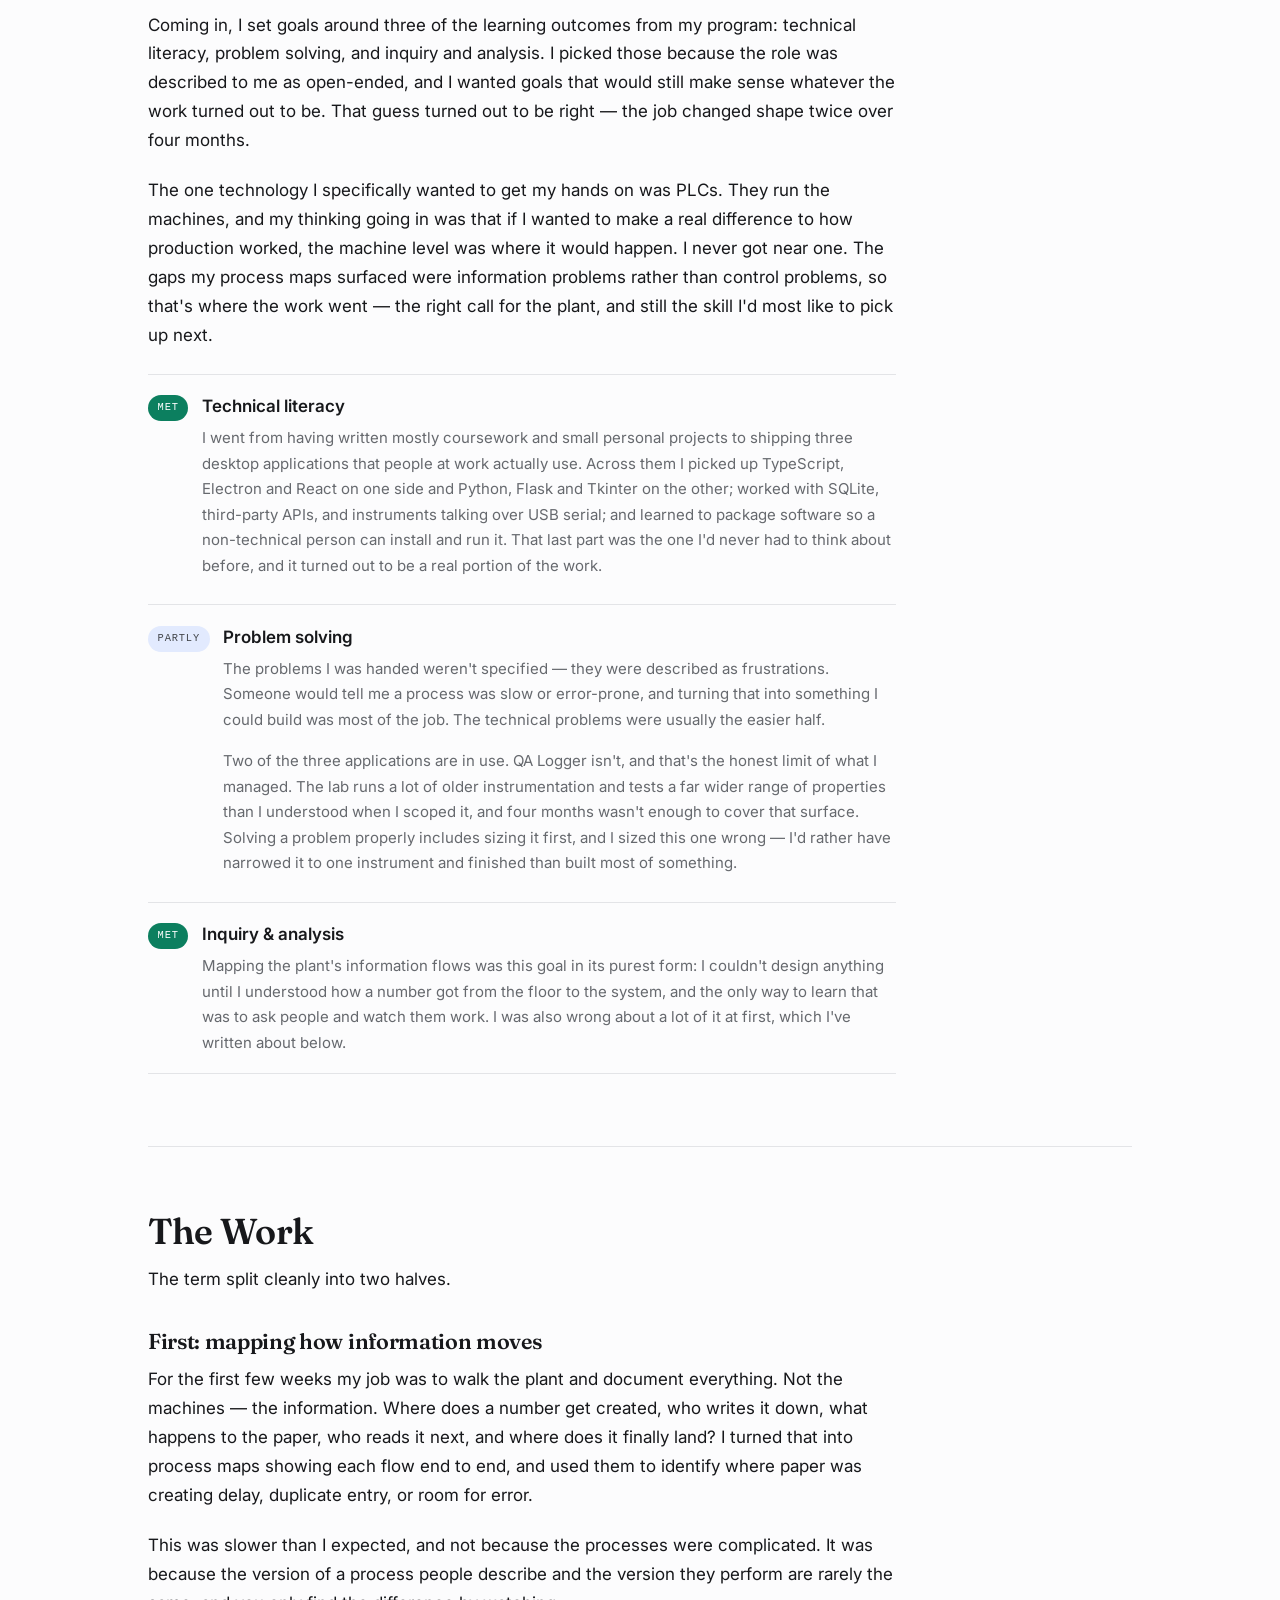
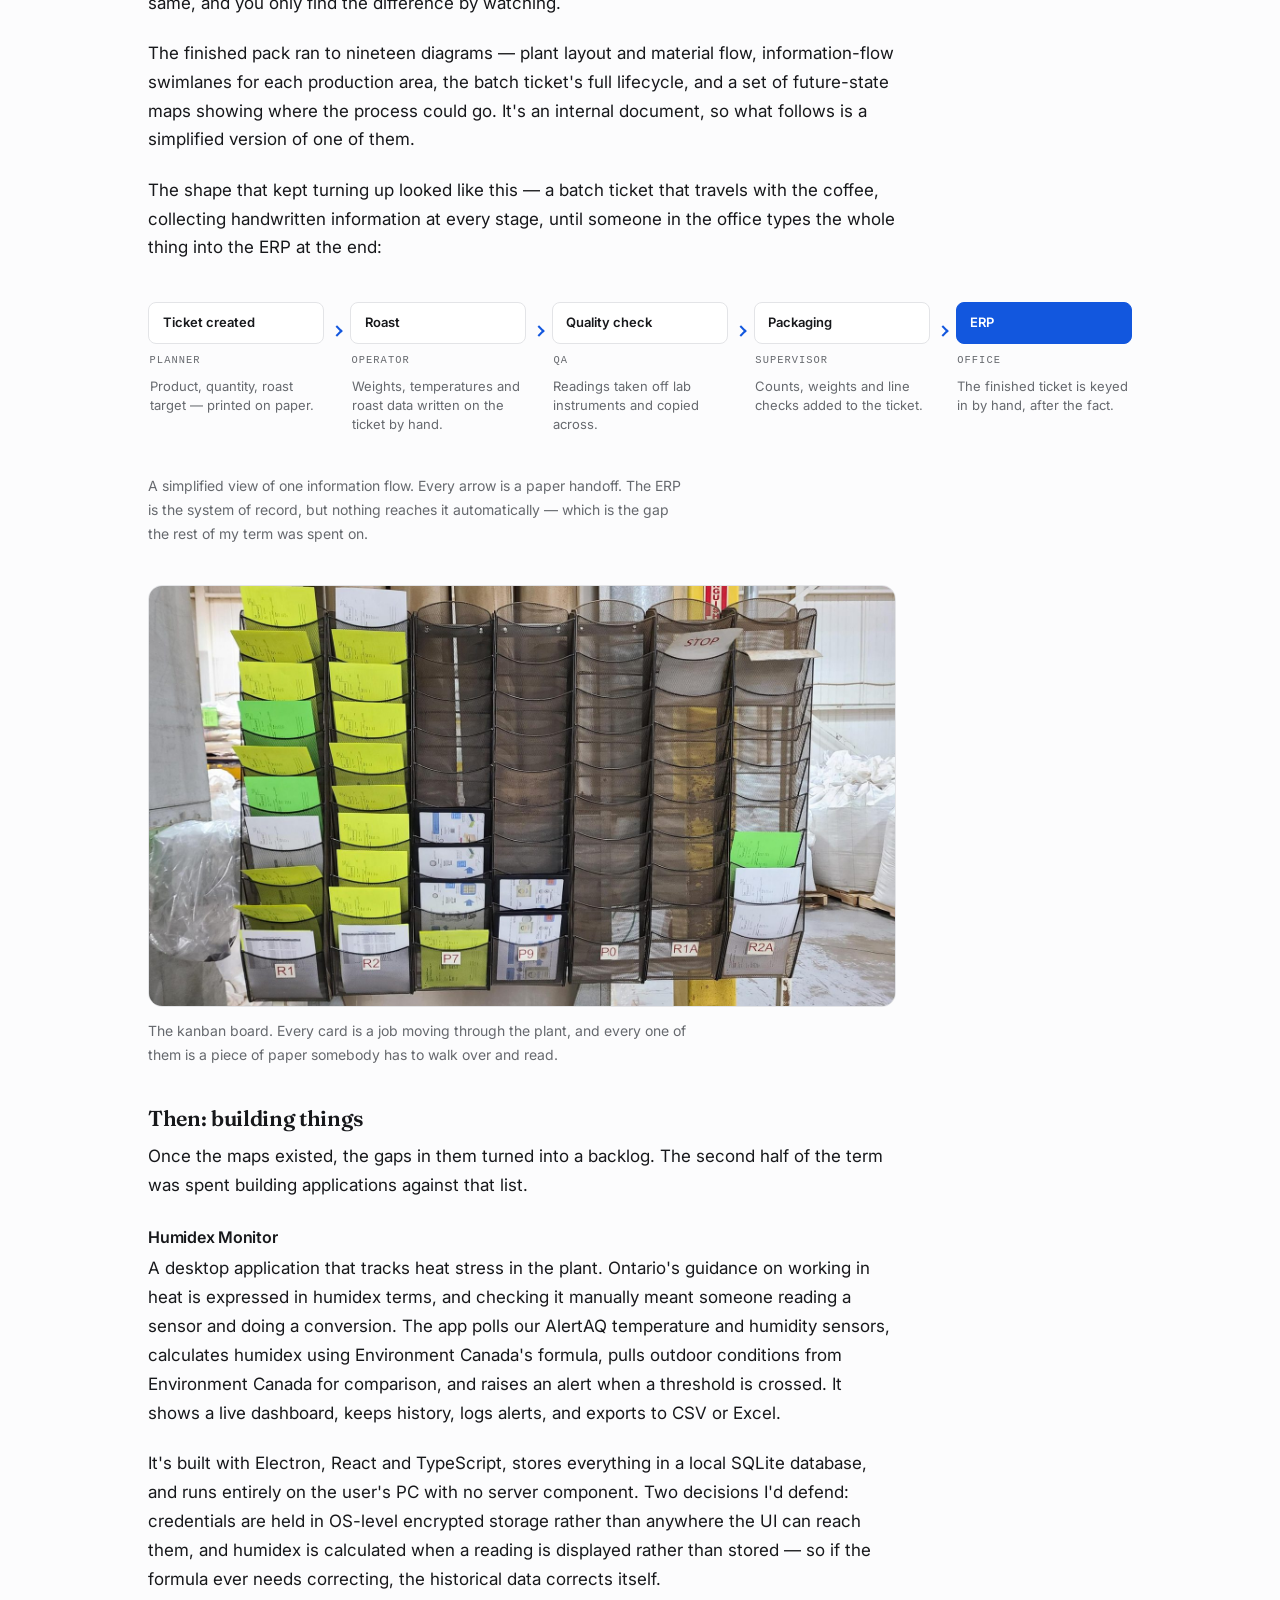
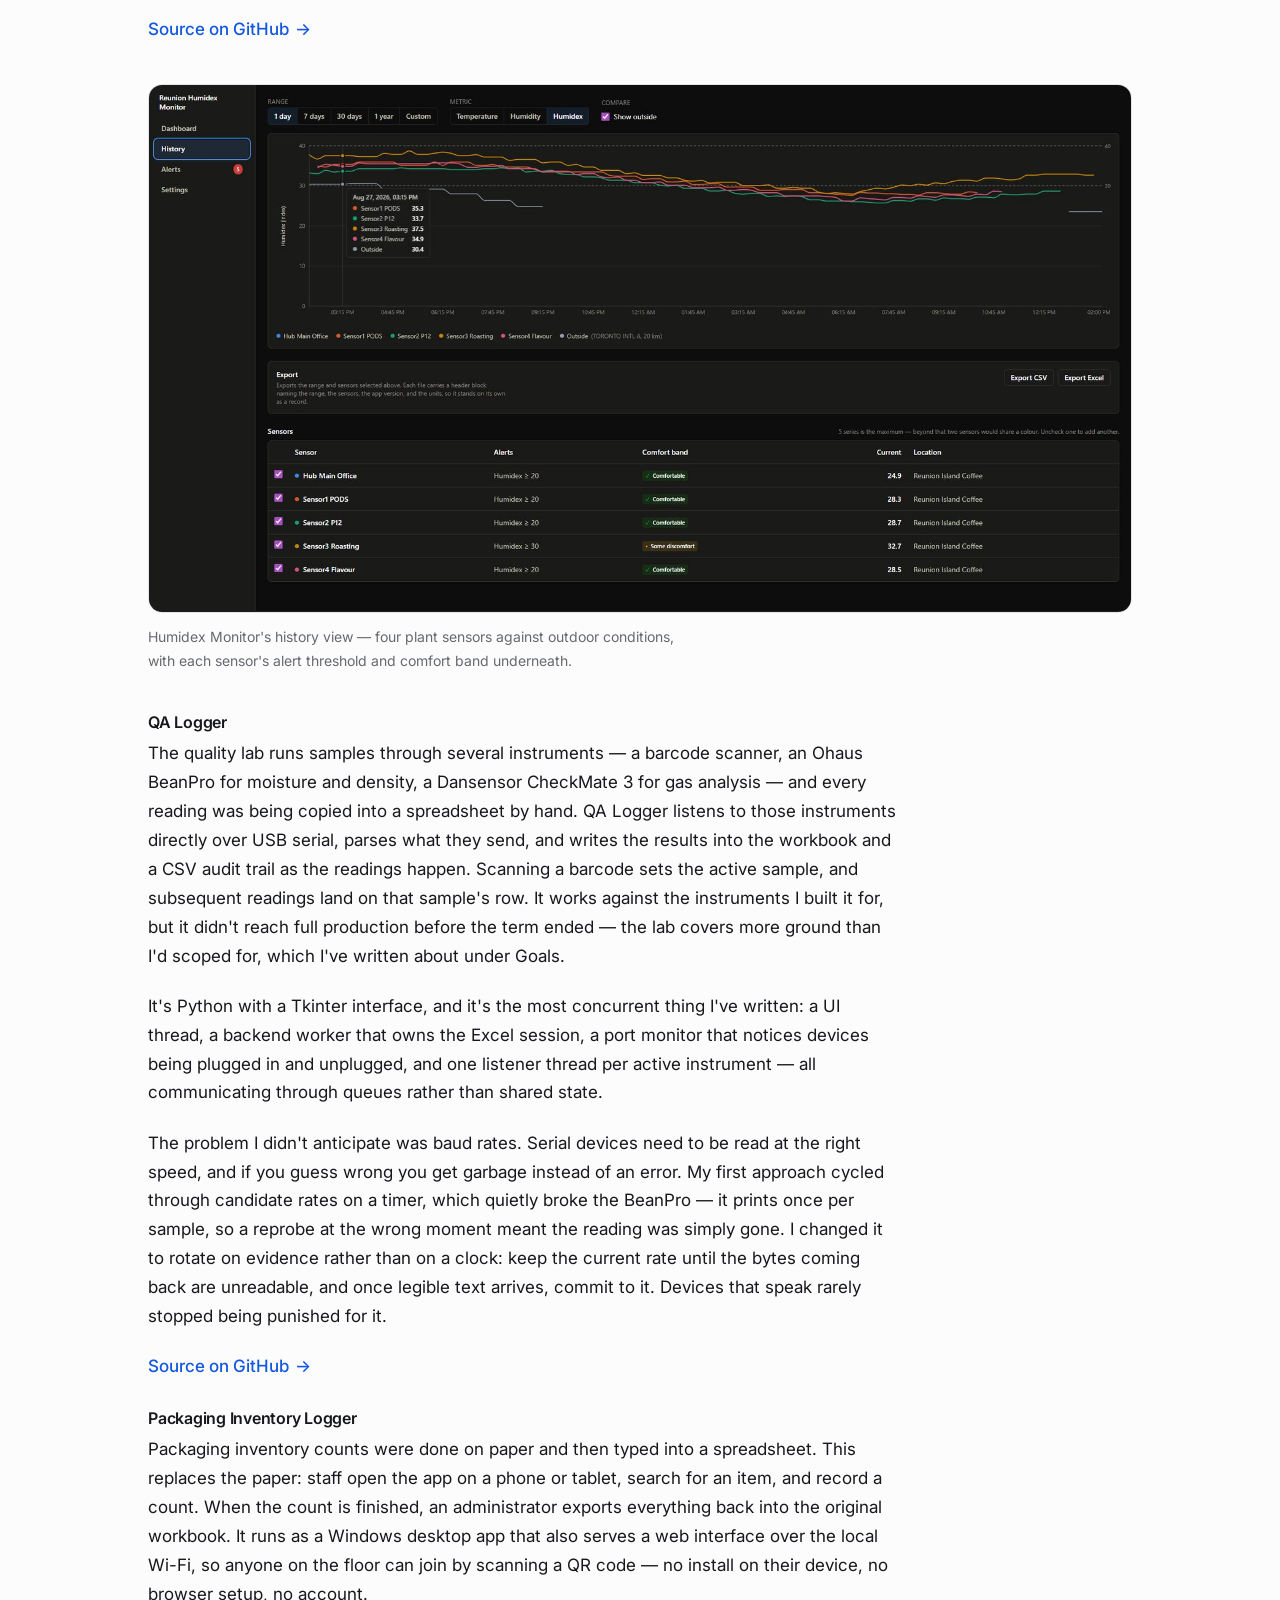
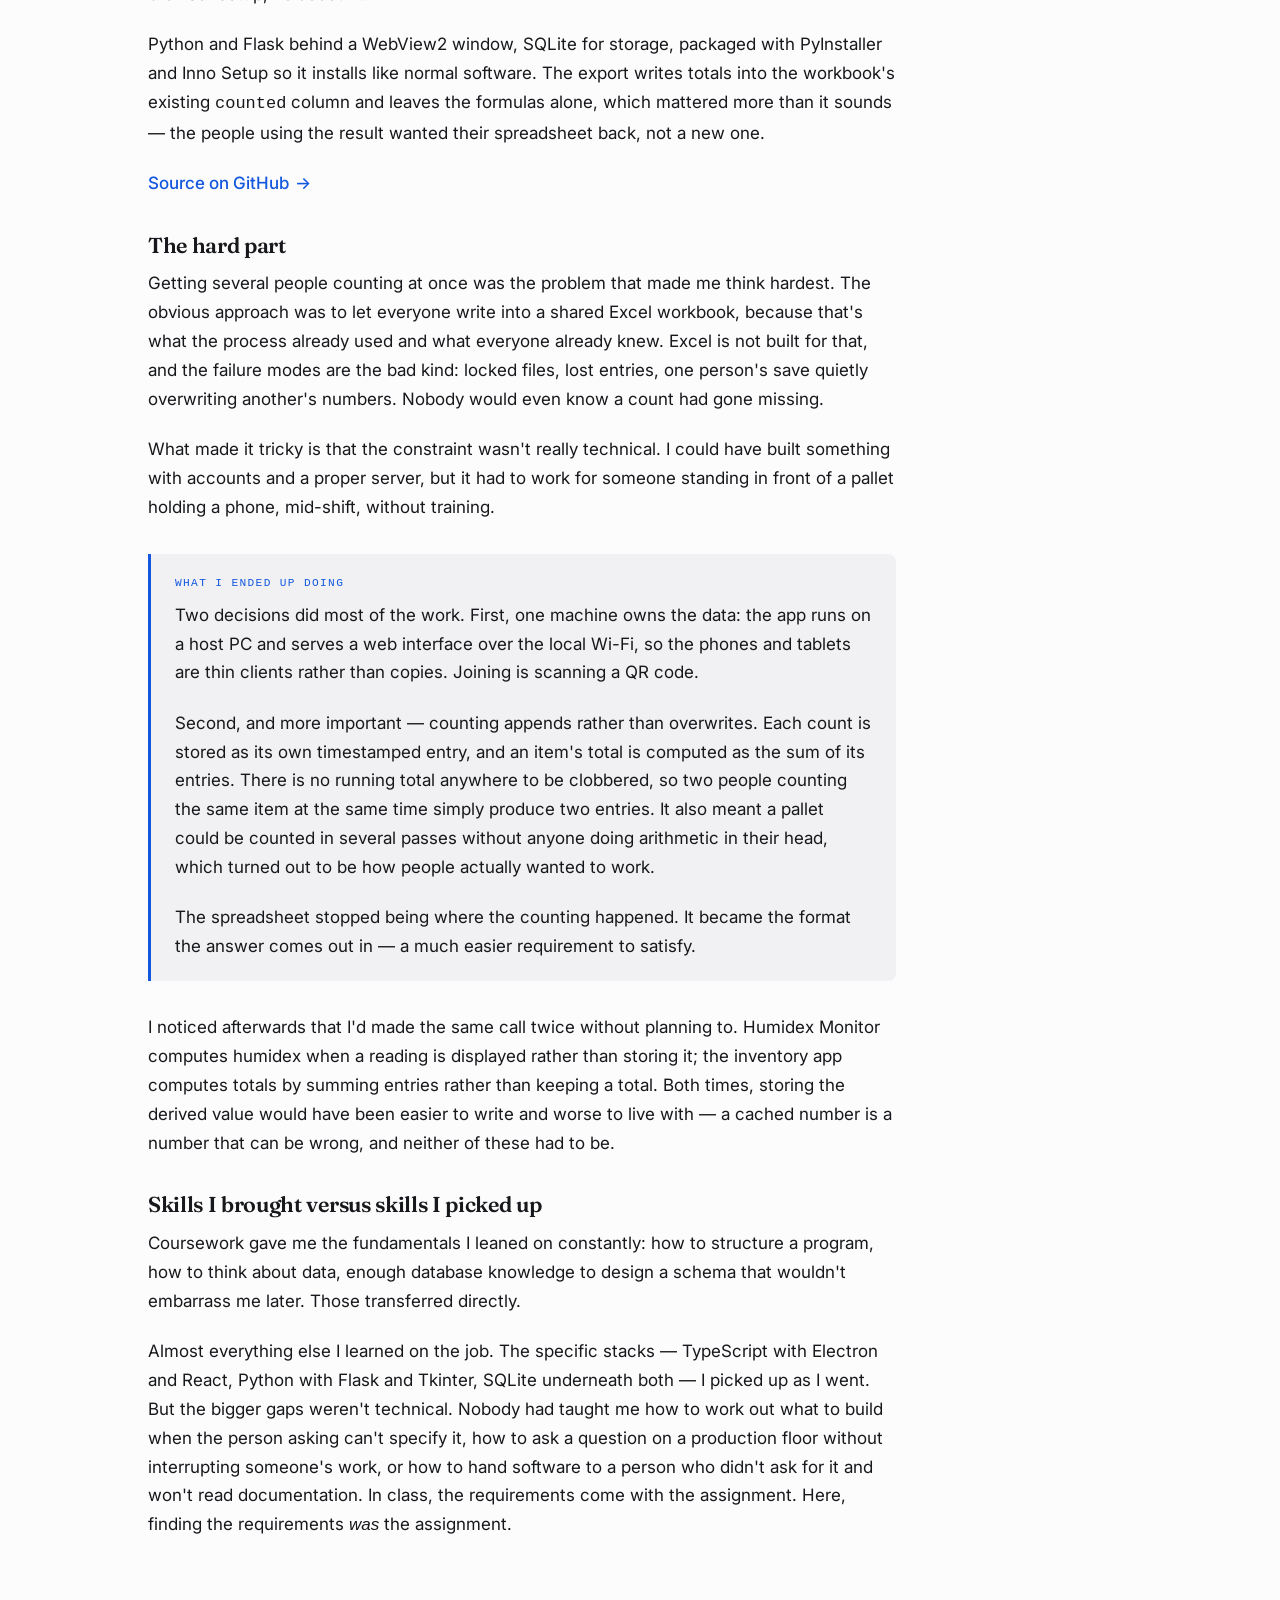
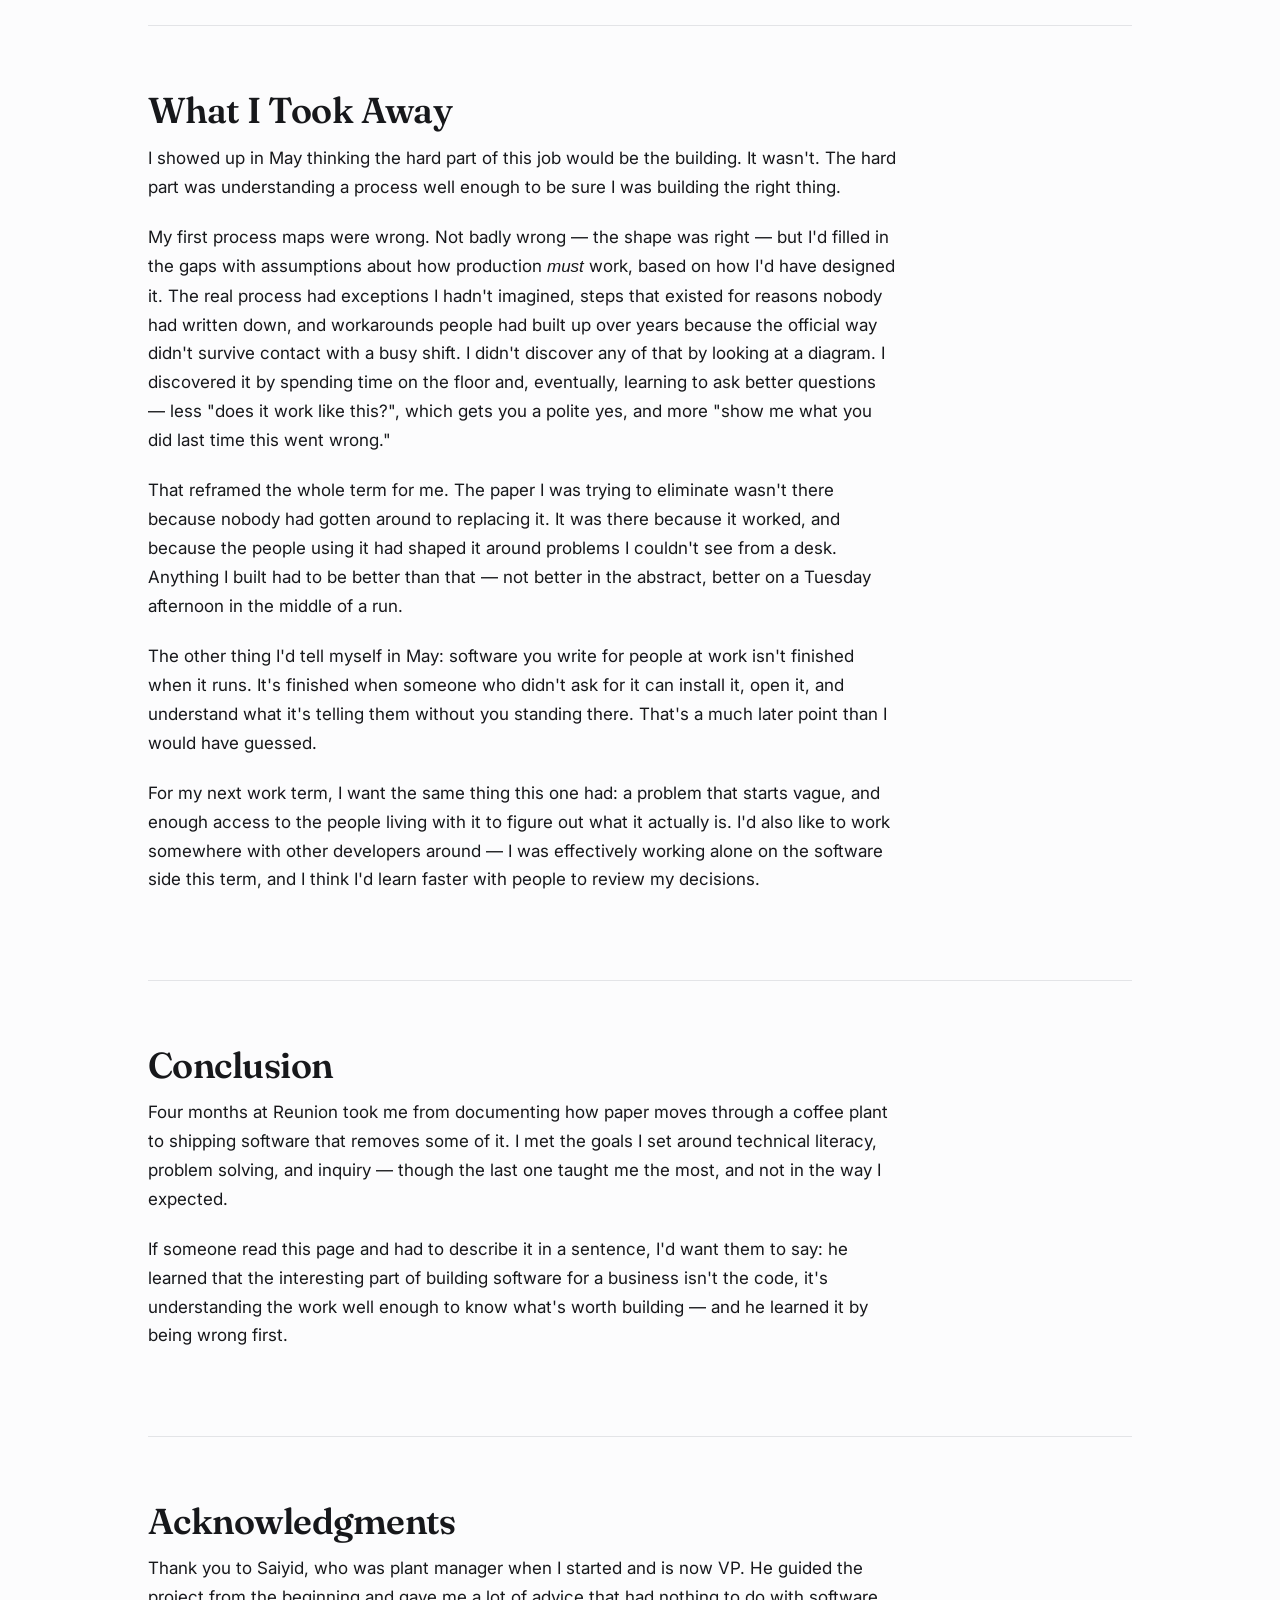
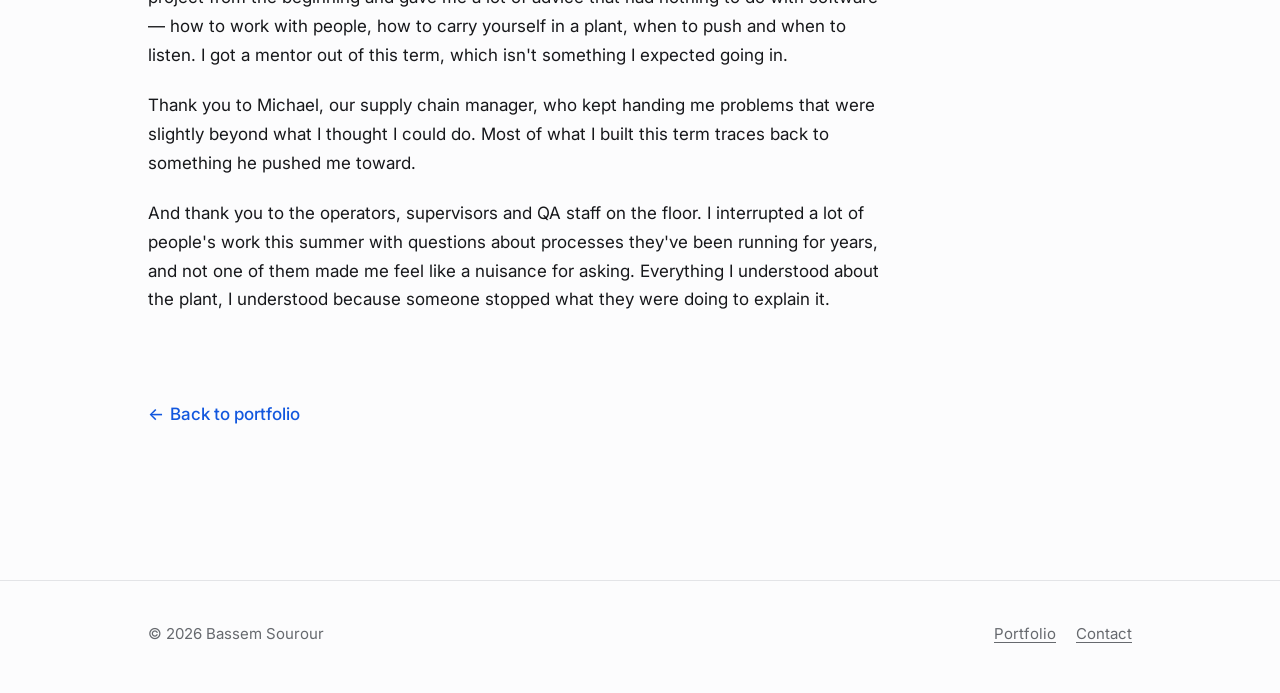
==== commit 5a25697f: "Add files via upload" ====
--- a/work-term-1.html
+++ b/work-term-1.html
@@ -210,6 +210,16 @@
           guess turned out to be right — the job changed shape twice over
           four months.
         </p>
+        <p class="reveal">
+          The one technology I specifically wanted to get my hands on was
+          PLCs. They run the machines, and my thinking going in was that
+          if I wanted to make a real difference to how production worked,
+          the machine level was where it would happen. I never got near
+          one. The gaps my process maps surfaced were information
+          problems rather than control problems, so that's where the
+          work went — the right call for the plant, and still the skill
+          I'd most like to pick up next.
+        </p>
       </div>
 
       <ul class="goals">
@@ -232,7 +242,7 @@
         </li>
 
         <li class="reveal">
-          <span class="goals__status goals__status--met">Met</span>
+          <span class="goals__status">Partly</span>
           <span class="goals__title">Problem solving</span>
           <p class="goals__note">
             The problems I was handed weren't specified — they were
@@ -240,6 +250,16 @@
             was slow or error-prone, and turning that into something I
             could build was most of the job. The technical problems were
             usually the easier half.
+          </p>
+          <p class="goals__note">
+            Two of the three applications are in use. QA Logger isn't,
+            and that's the honest limit of what I managed. The lab runs
+            a lot of older instrumentation and tests a far wider range
+            of properties than I understood when I scoped it, and four
+            months wasn't enough to cover that surface. Solving a
+            problem properly includes sizing it first, and I sized this
+            one wrong — I'd rather have narrowed it to one instrument
+            and finished than built most of something.
           </p>
         </li>
 
@@ -258,12 +278,6 @@
 
       </ul>
 
-      <!-- NOTE FROM ME: you said all three were met, so that's what I've
-           written — I'm not inventing a failure. But if there's a goal
-           you actually fell short on, the rubric rewards saying so.
-           There's a "Partly" and a "Not met" style ready to use:
-           <span class="goals__status">Partly</span>
-           <span class="goals__status">Not met</span>            -->
     </section>
 
     <!-- ========================================================
@@ -419,7 +433,10 @@
           send, and writes the results into the workbook and a CSV audit
           trail as the readings happen. Scanning a barcode sets the
           active sample, and subsequent readings land on that sample's
-          row.
+          row. It works against the instruments I built it for, but it
+          didn't reach full production before the term ended — the lab
+          covers more ground than I'd scoped for, which I've written
+          about under Goals.
         </p>
         <p class="reveal">
           It's Python with a Tkinter interface, and it's the most
--- a/styles.css
+++ b/styles.css
@@ -561,7 +561,9 @@
 .goals li:last-child { border-bottom: 1px solid var(--border); }
 
 .goals__status {
-  grid-row: span 2;
+  grid-column: 1;
+  grid-row: 1;
+  justify-self: start;
   font-family: var(--font-mono);
   font-size: .65rem;
   letter-spacing: .08em;
@@ -577,9 +579,16 @@
 
 .goals__status--met { background: var(--accent2); color: var(--accent2-ink); }
 
-.goals__title { font-weight: 600; }
-
-.goals__note { color: var(--muted); font-size: .9375rem; margin: 0; }
+.goals__title { grid-column: 2; grid-row: 1; font-weight: 600; }
+
+.goals__note {
+  grid-column: 2;
+  color: var(--muted);
+  font-size: .9375rem;
+  margin: 0;
+}
+
+.goals__note + .goals__note { margin-top: .75rem; }
 
 /* Figures — your original images */
 figure {
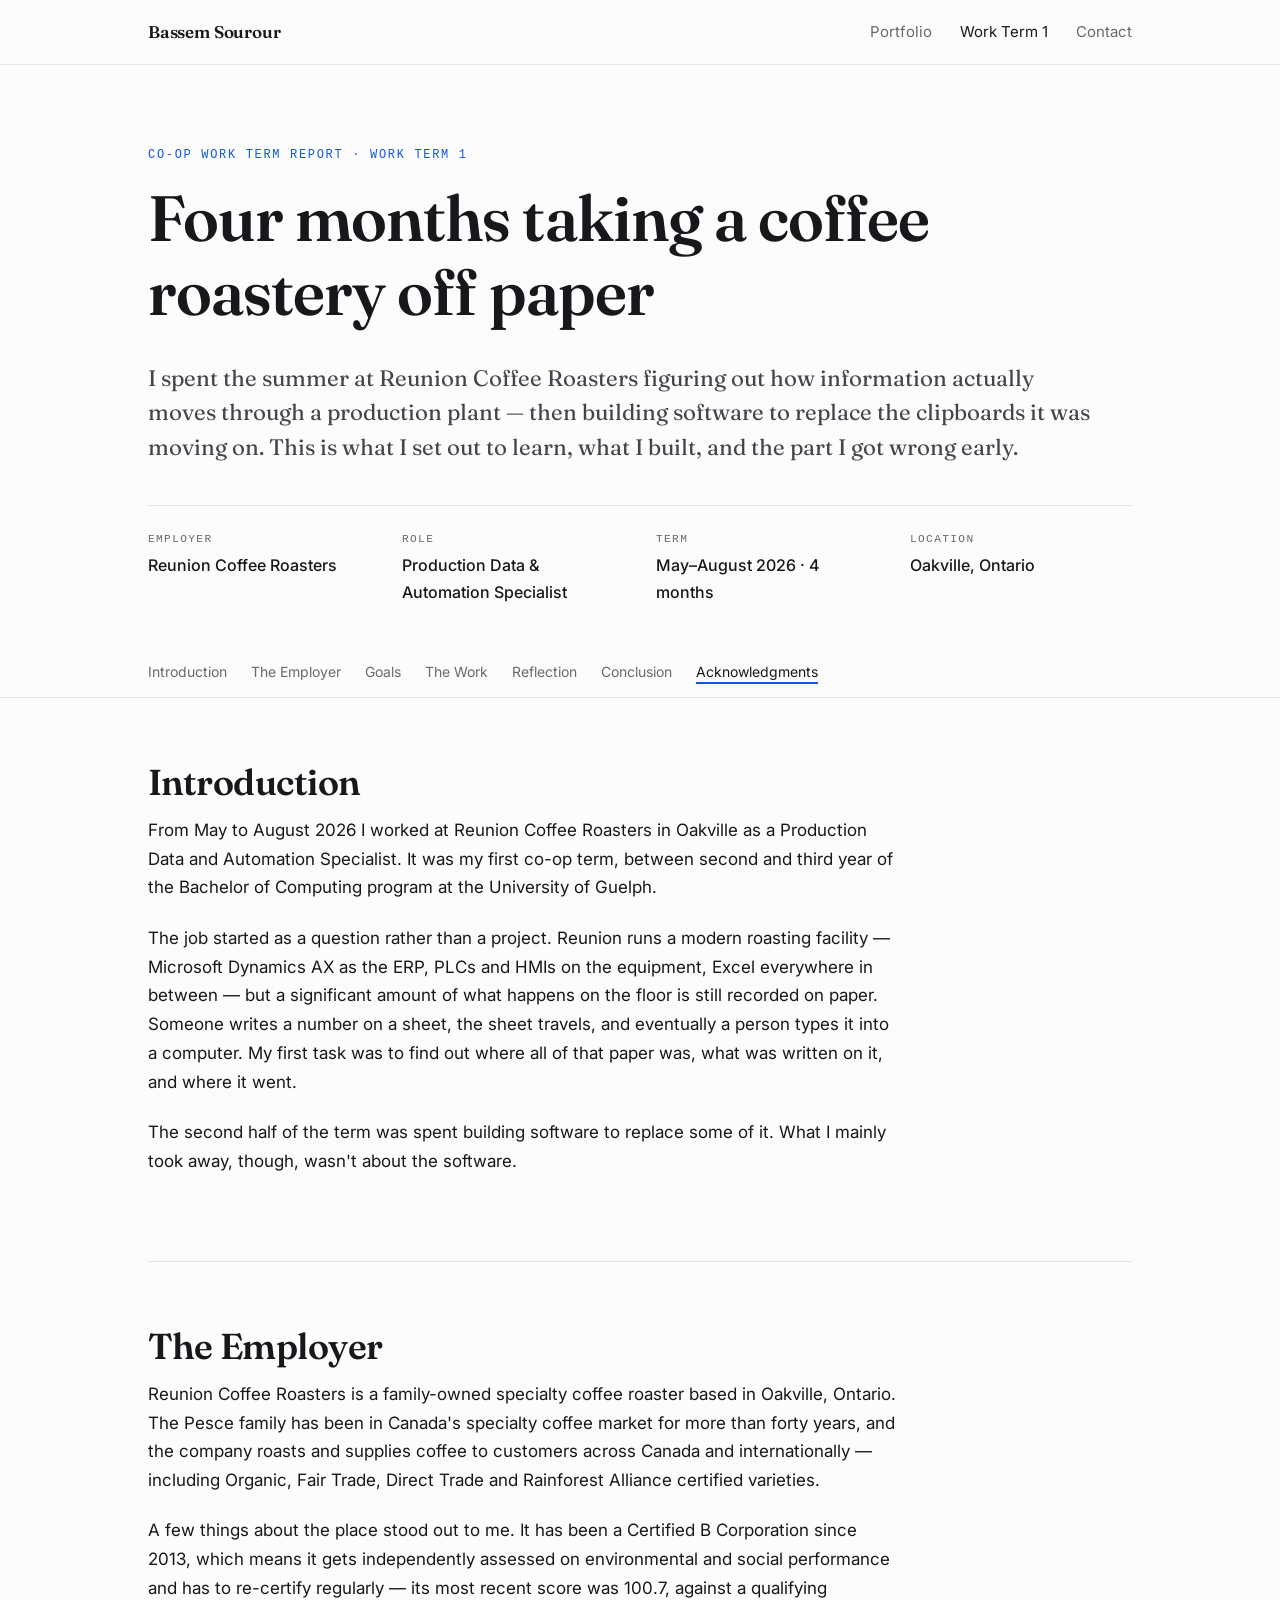
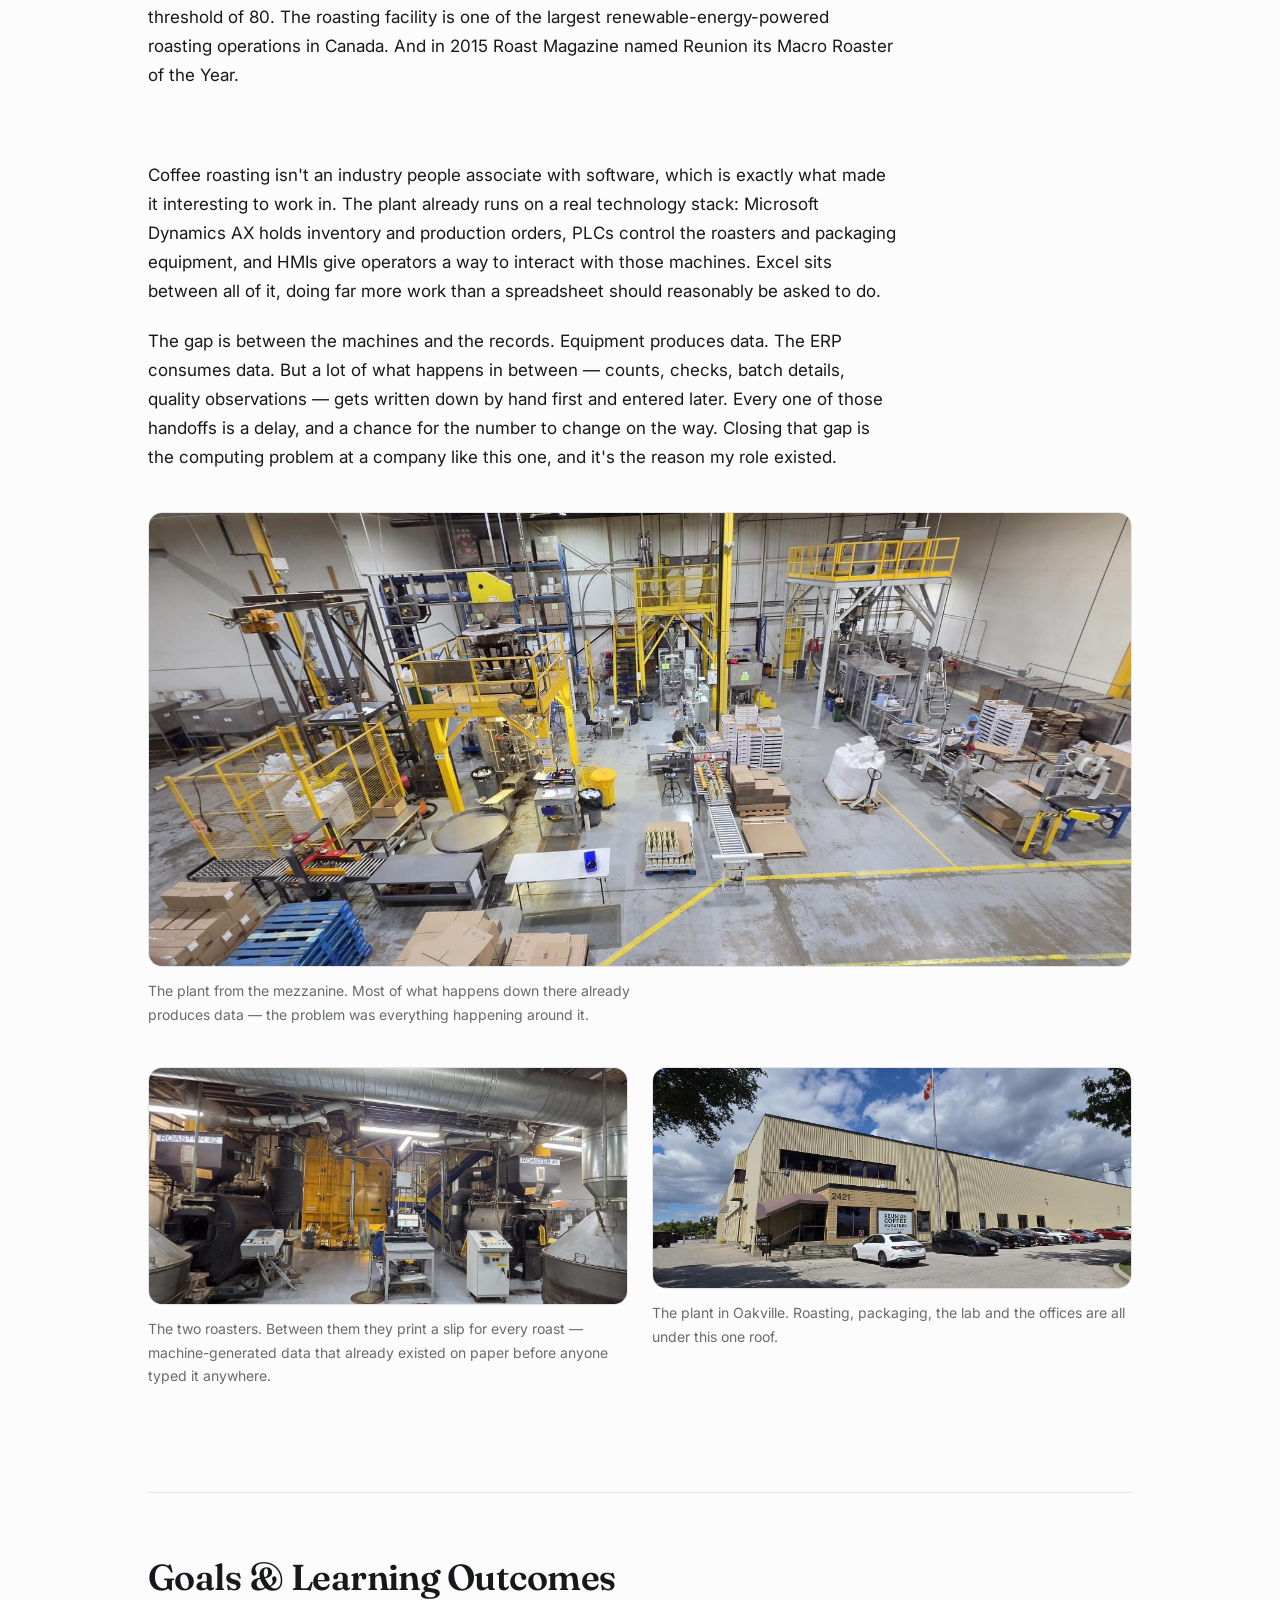
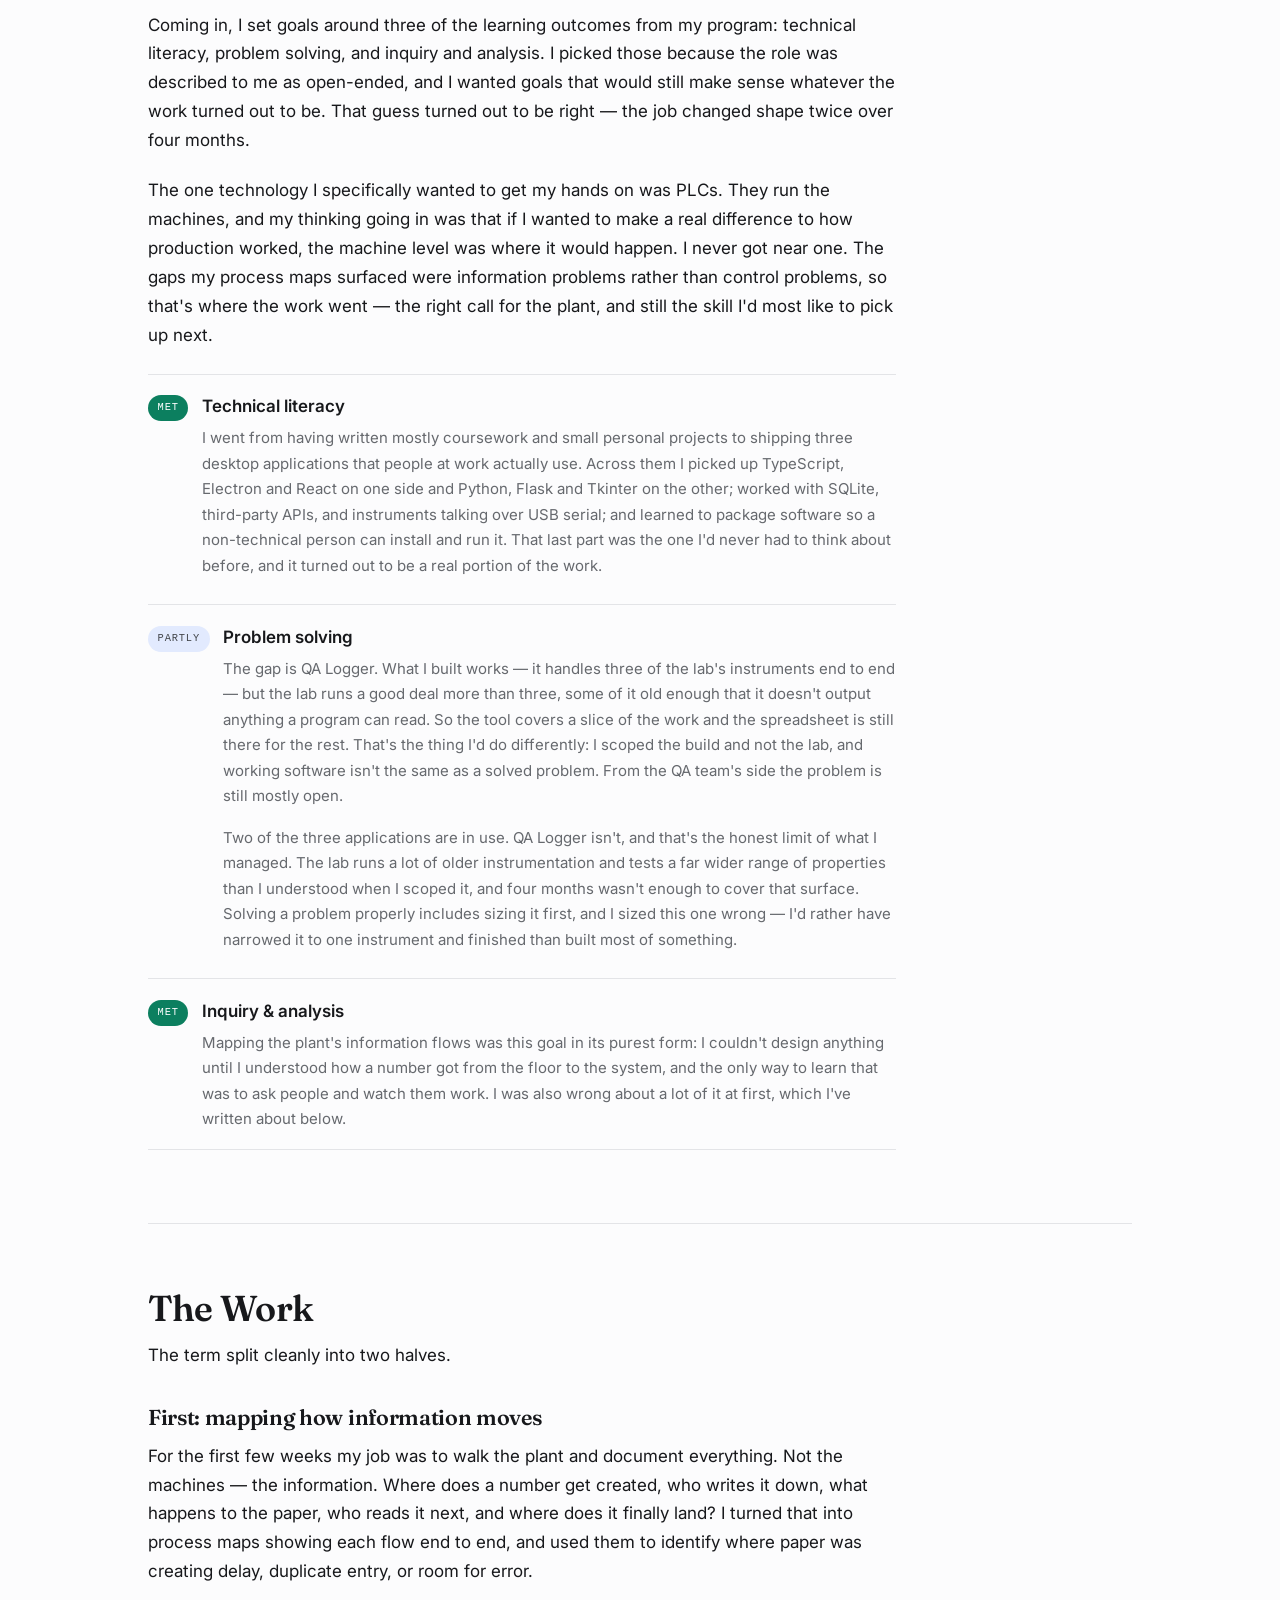
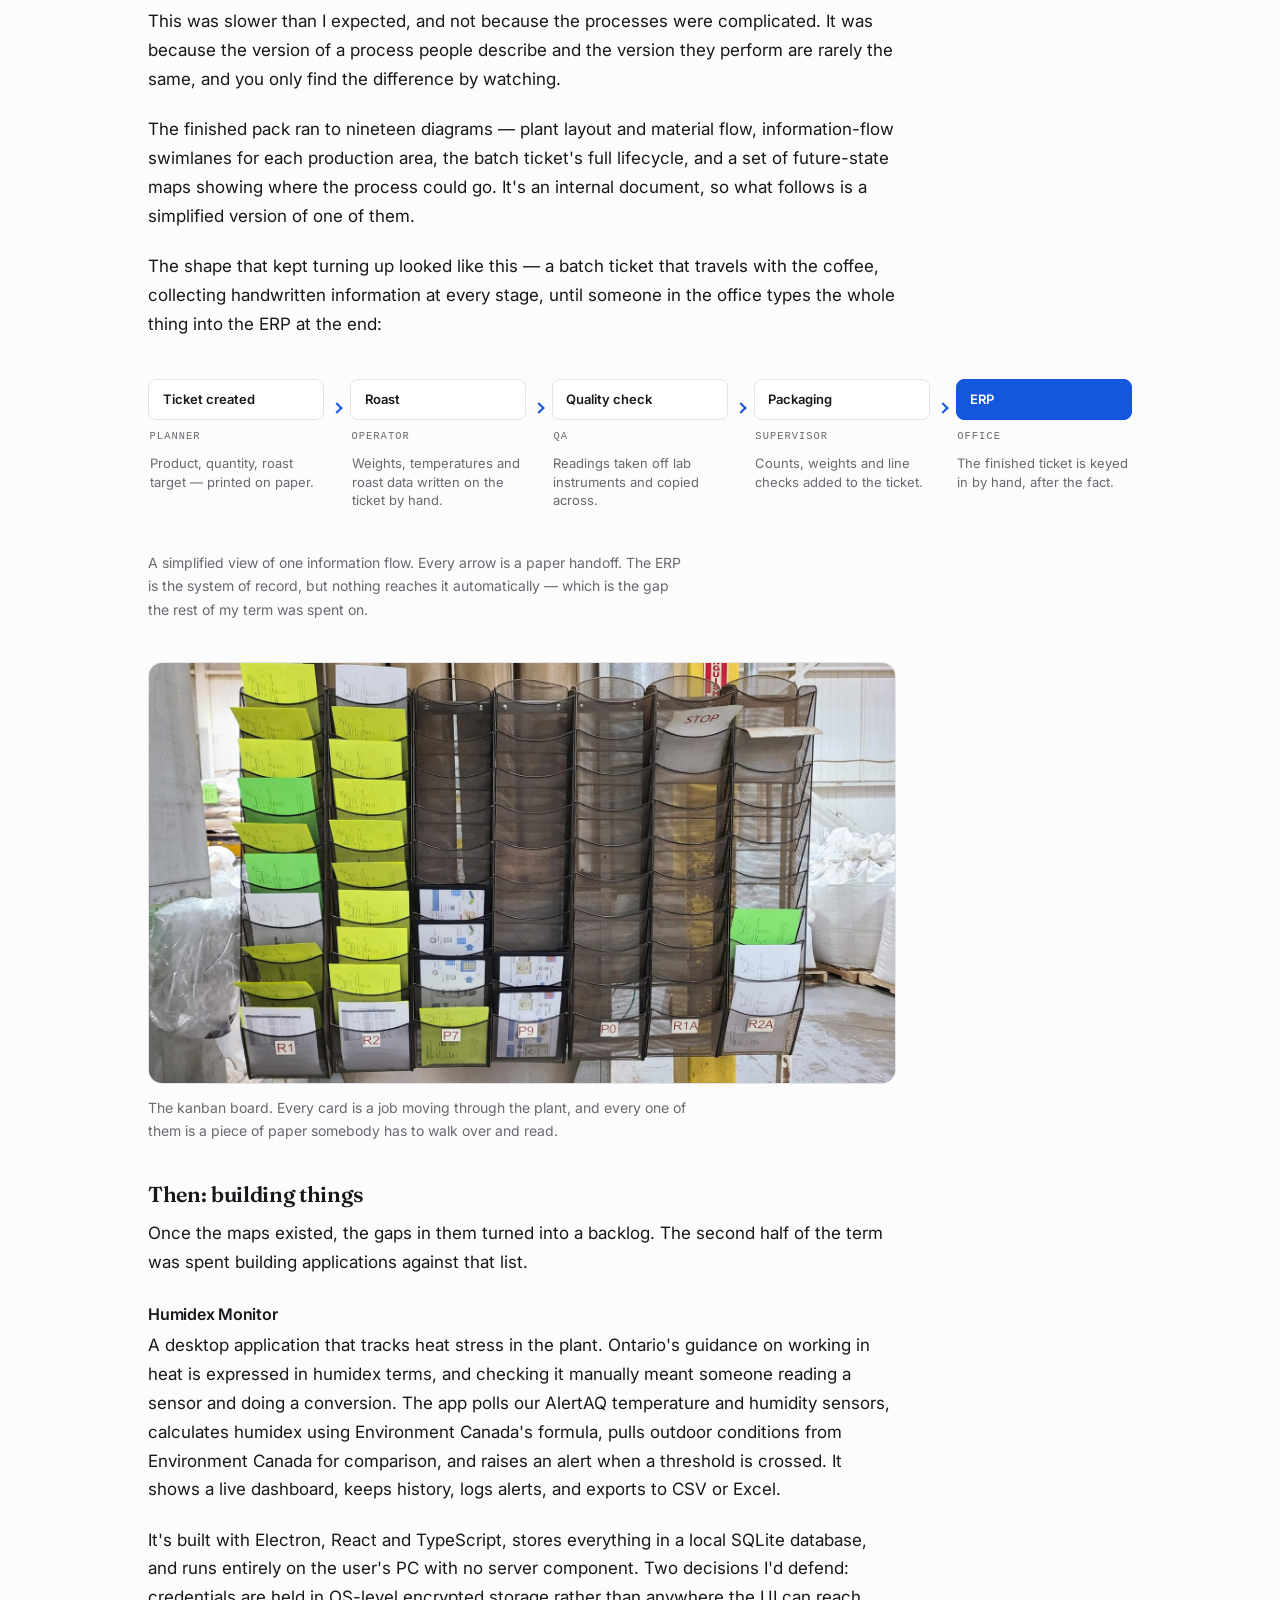
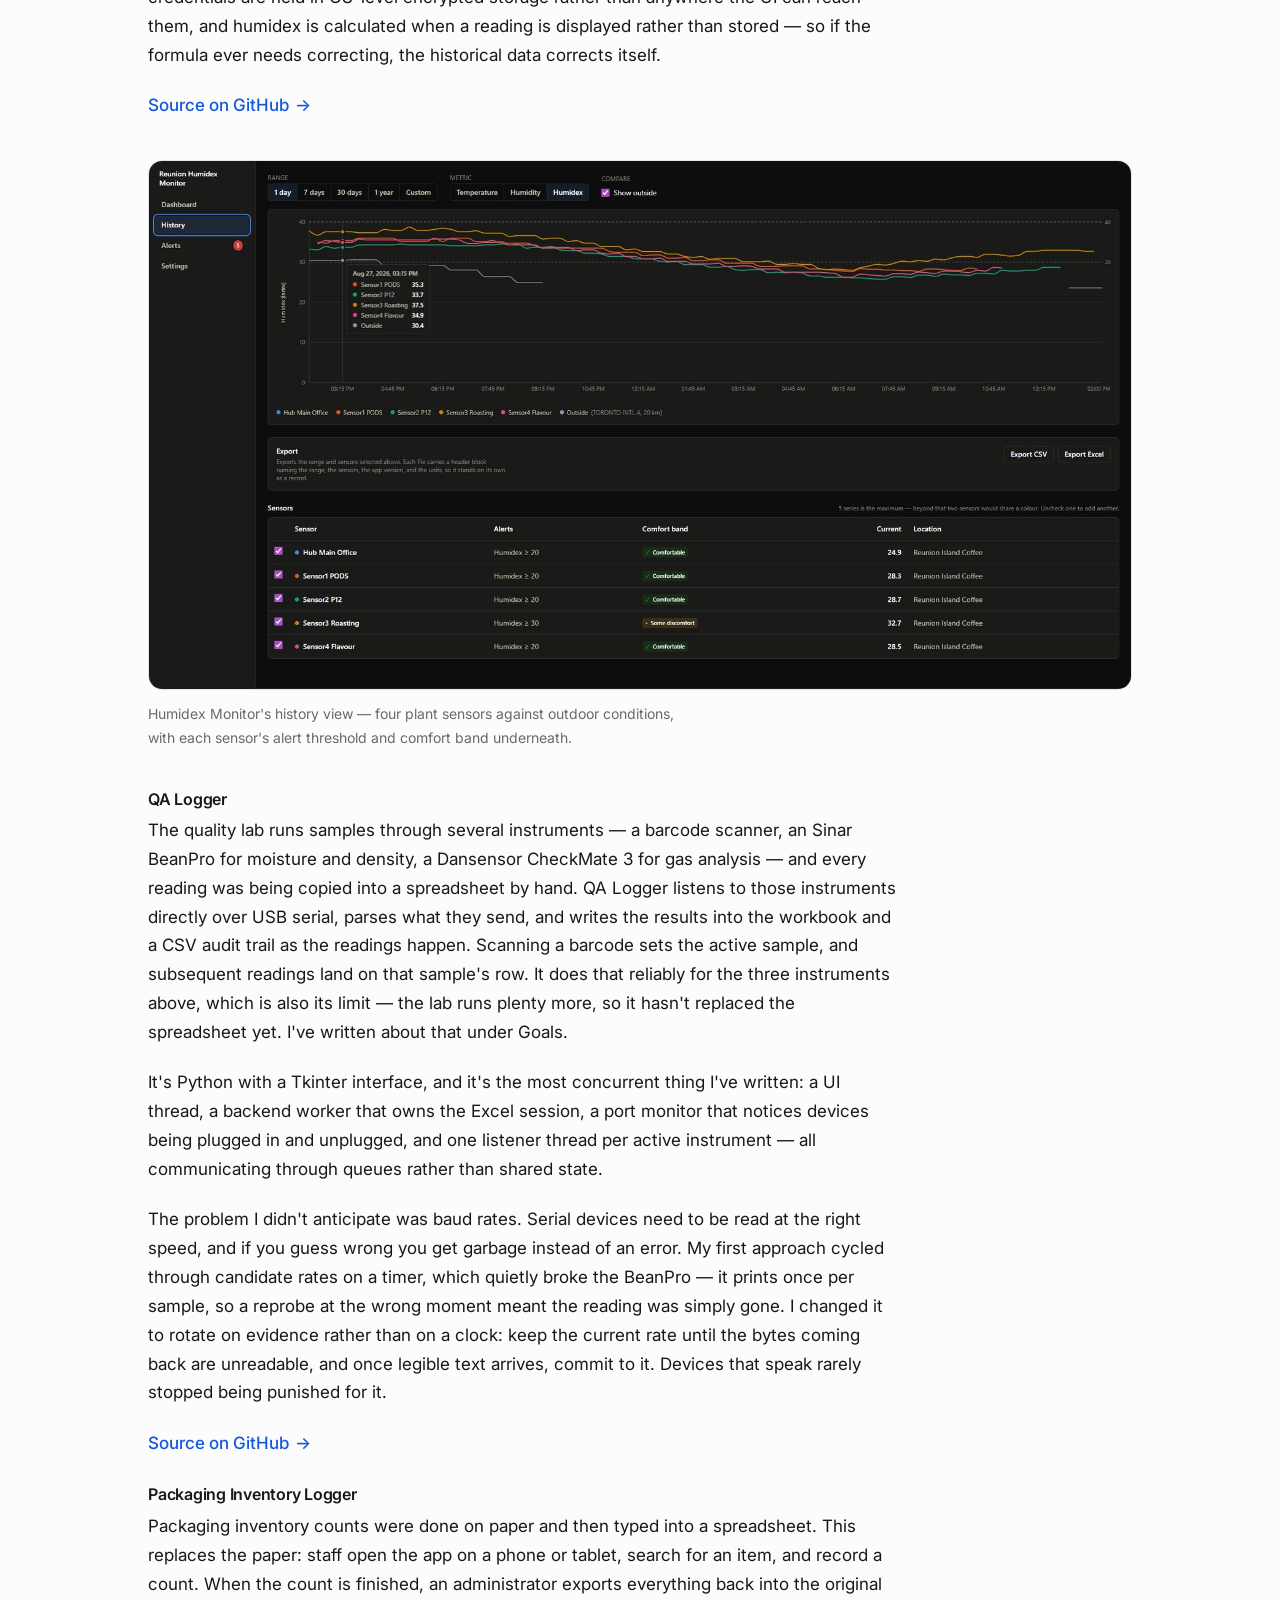
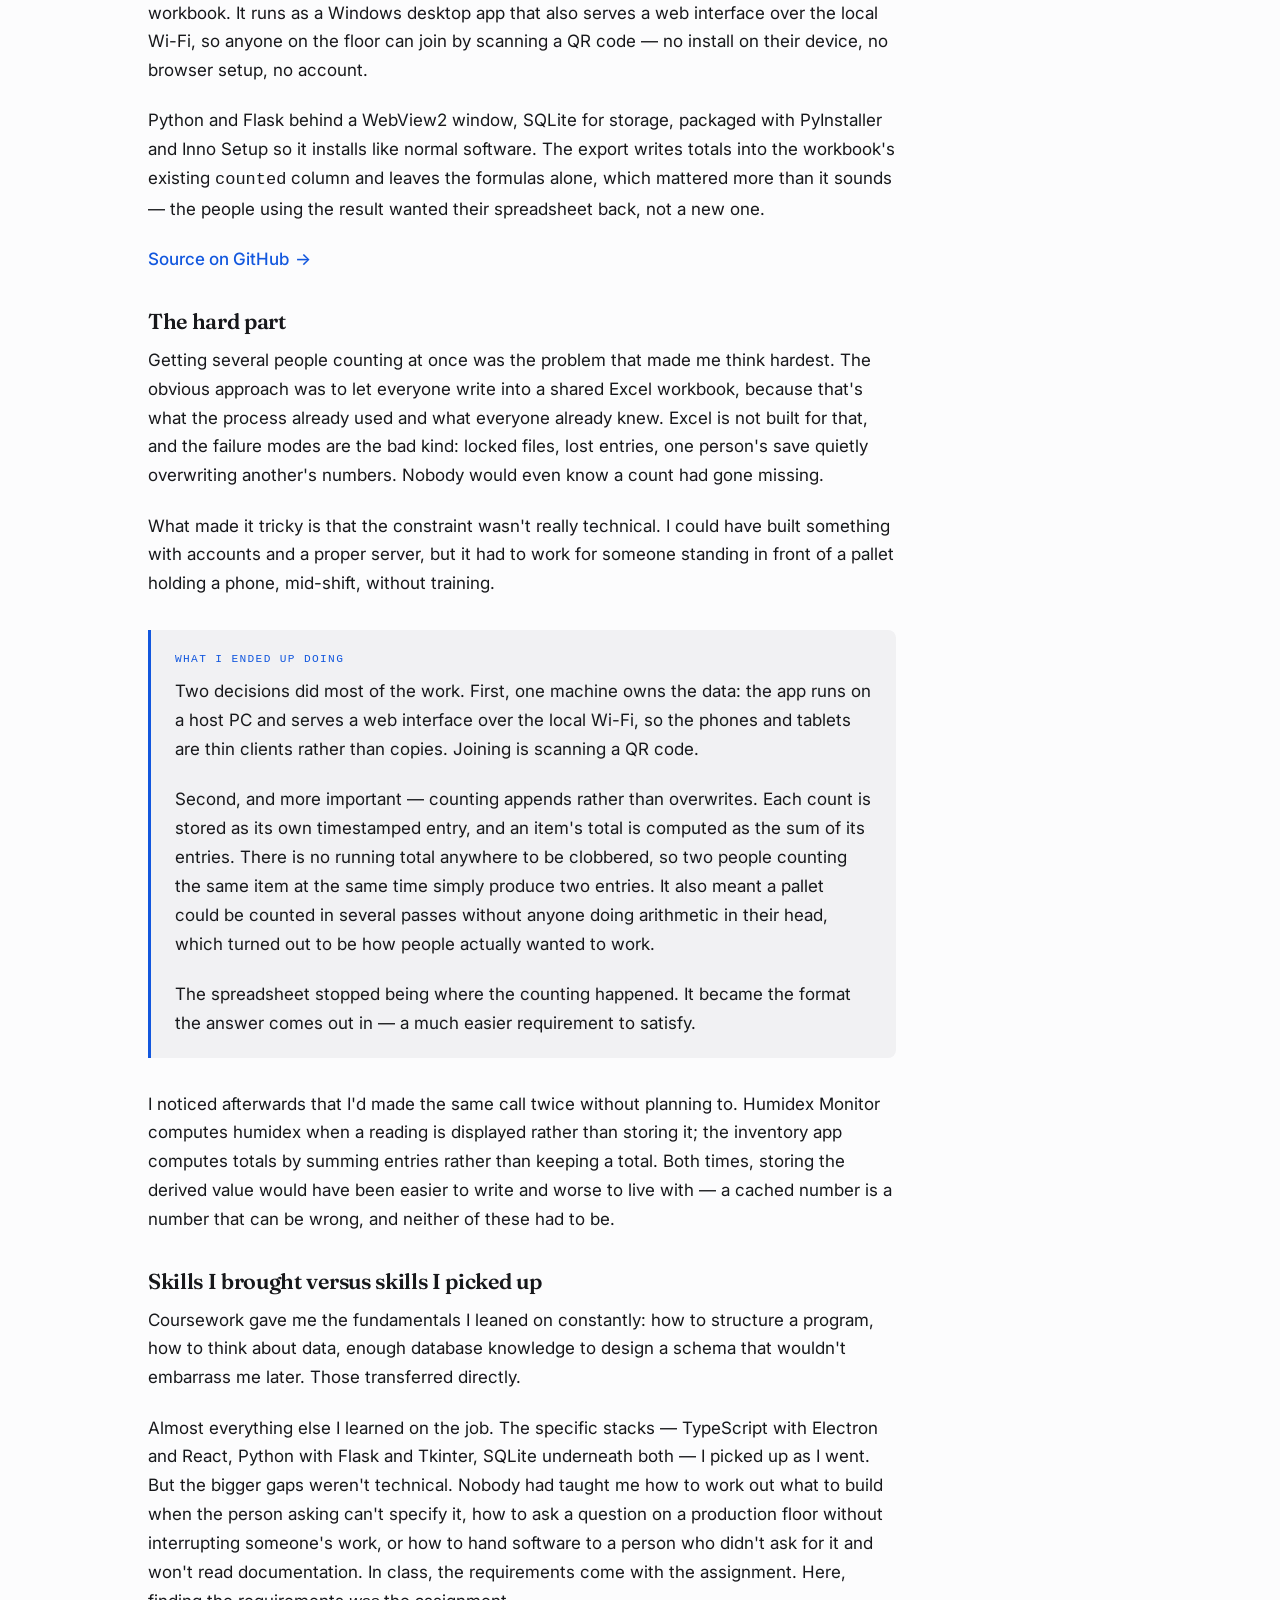
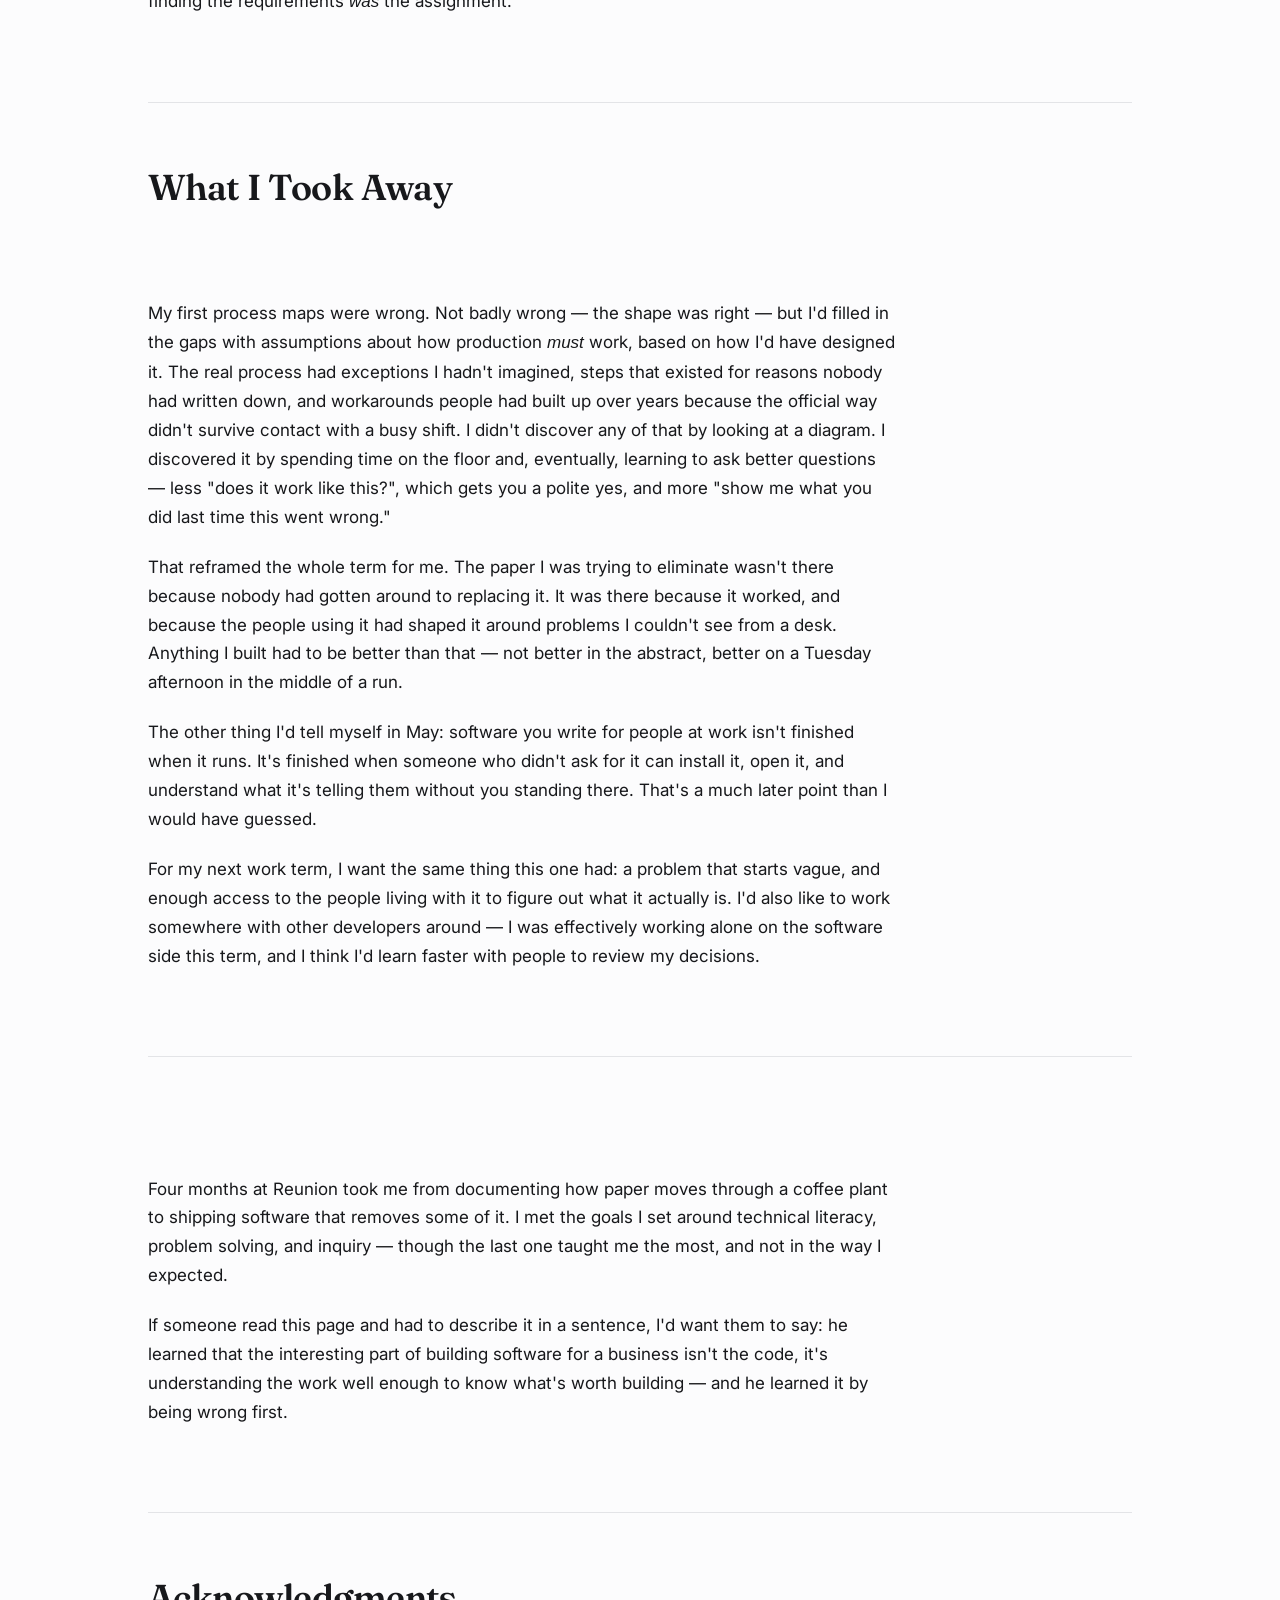
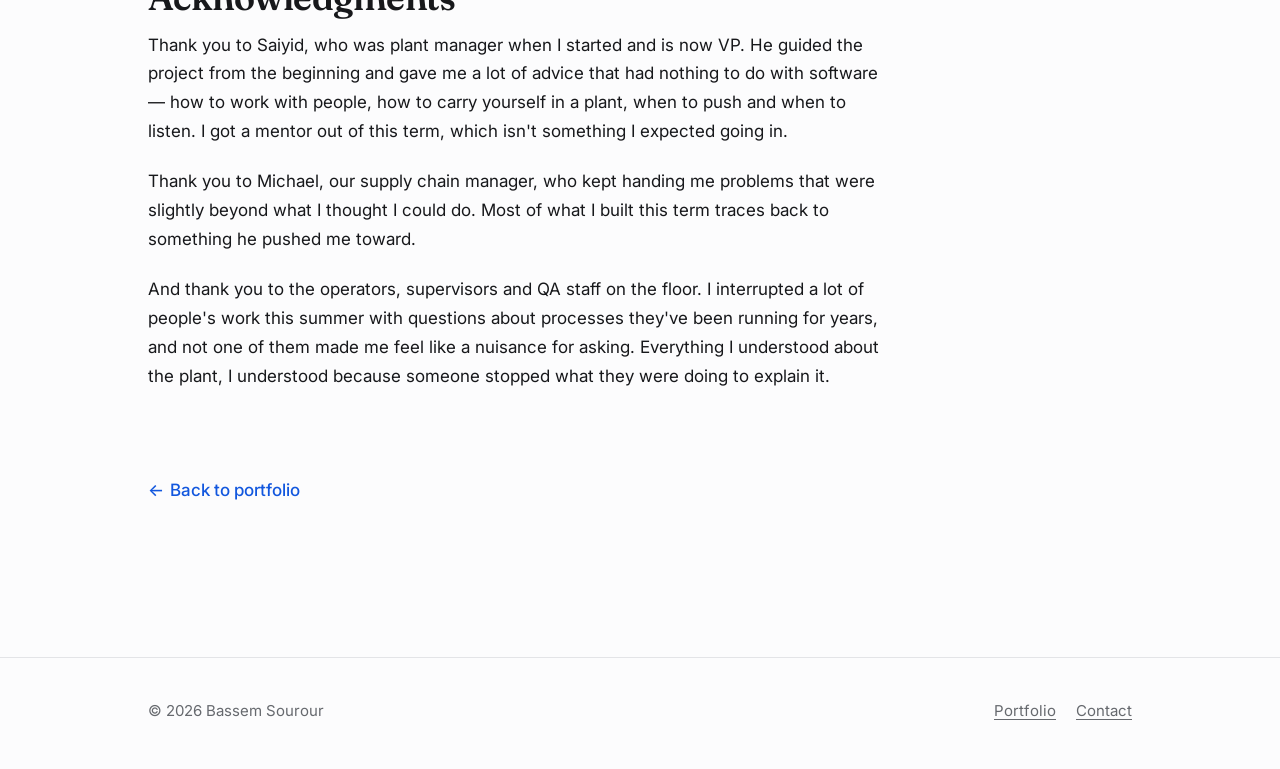
==== commit 1dec08db: "Update work-term-1.html" ====
--- a/work-term-1.html
+++ b/work-term-1.html
@@ -245,11 +245,15 @@
           <span class="goals__status">Partly</span>
           <span class="goals__title">Problem solving</span>
           <p class="goals__note">
-            The problems I was handed weren't specified — they were
-            described as frustrations. Someone would tell me a process
-            was slow or error-prone, and turning that into something I
-            could build was most of the job. The technical problems were
-            usually the easier half.
+            The gap is QA Logger. What I built works — it handles three
+            of the lab's instruments end to end — but the lab runs a
+            good deal more than three, some of it old enough that it
+            doesn't output anything a program can read. So the tool
+            covers a slice of the work and the spreadsheet is still
+            there for the rest. That's the thing I'd do differently:
+            I scoped the build and not the lab, and working software
+            isn't the same as a solved problem. From the QA team's side
+            the problem is still mostly open.
           </p>
           <p class="goals__note">
             Two of the three applications are in use. QA Logger isn't,
@@ -426,17 +430,17 @@
         </h4>
         <p class="reveal">
           The quality lab runs samples through several instruments — a
-          barcode scanner, an Ohaus BeanPro for moisture and density, a
+          barcode scanner, an Sinar BeanPro for moisture and density, a
           Dansensor CheckMate 3 for gas analysis — and every reading was
           being copied into a spreadsheet by hand. QA Logger listens to
           those instruments directly over USB serial, parses what they
           send, and writes the results into the workbook and a CSV audit
           trail as the readings happen. Scanning a barcode sets the
           active sample, and subsequent readings land on that sample's
-          row. It works against the instruments I built it for, but it
-          didn't reach full production before the term ended — the lab
-          covers more ground than I'd scoped for, which I've written
-          about under Goals.
+          row. It does that reliably for the three instruments above,
+          which is also its limit — the lab runs plenty more, so it
+          hasn't replaced the spreadsheet yet. I've written about that
+          under Goals.
         </p>
         <p class="reveal">
           It's Python with a Tkinter interface, and it's the most
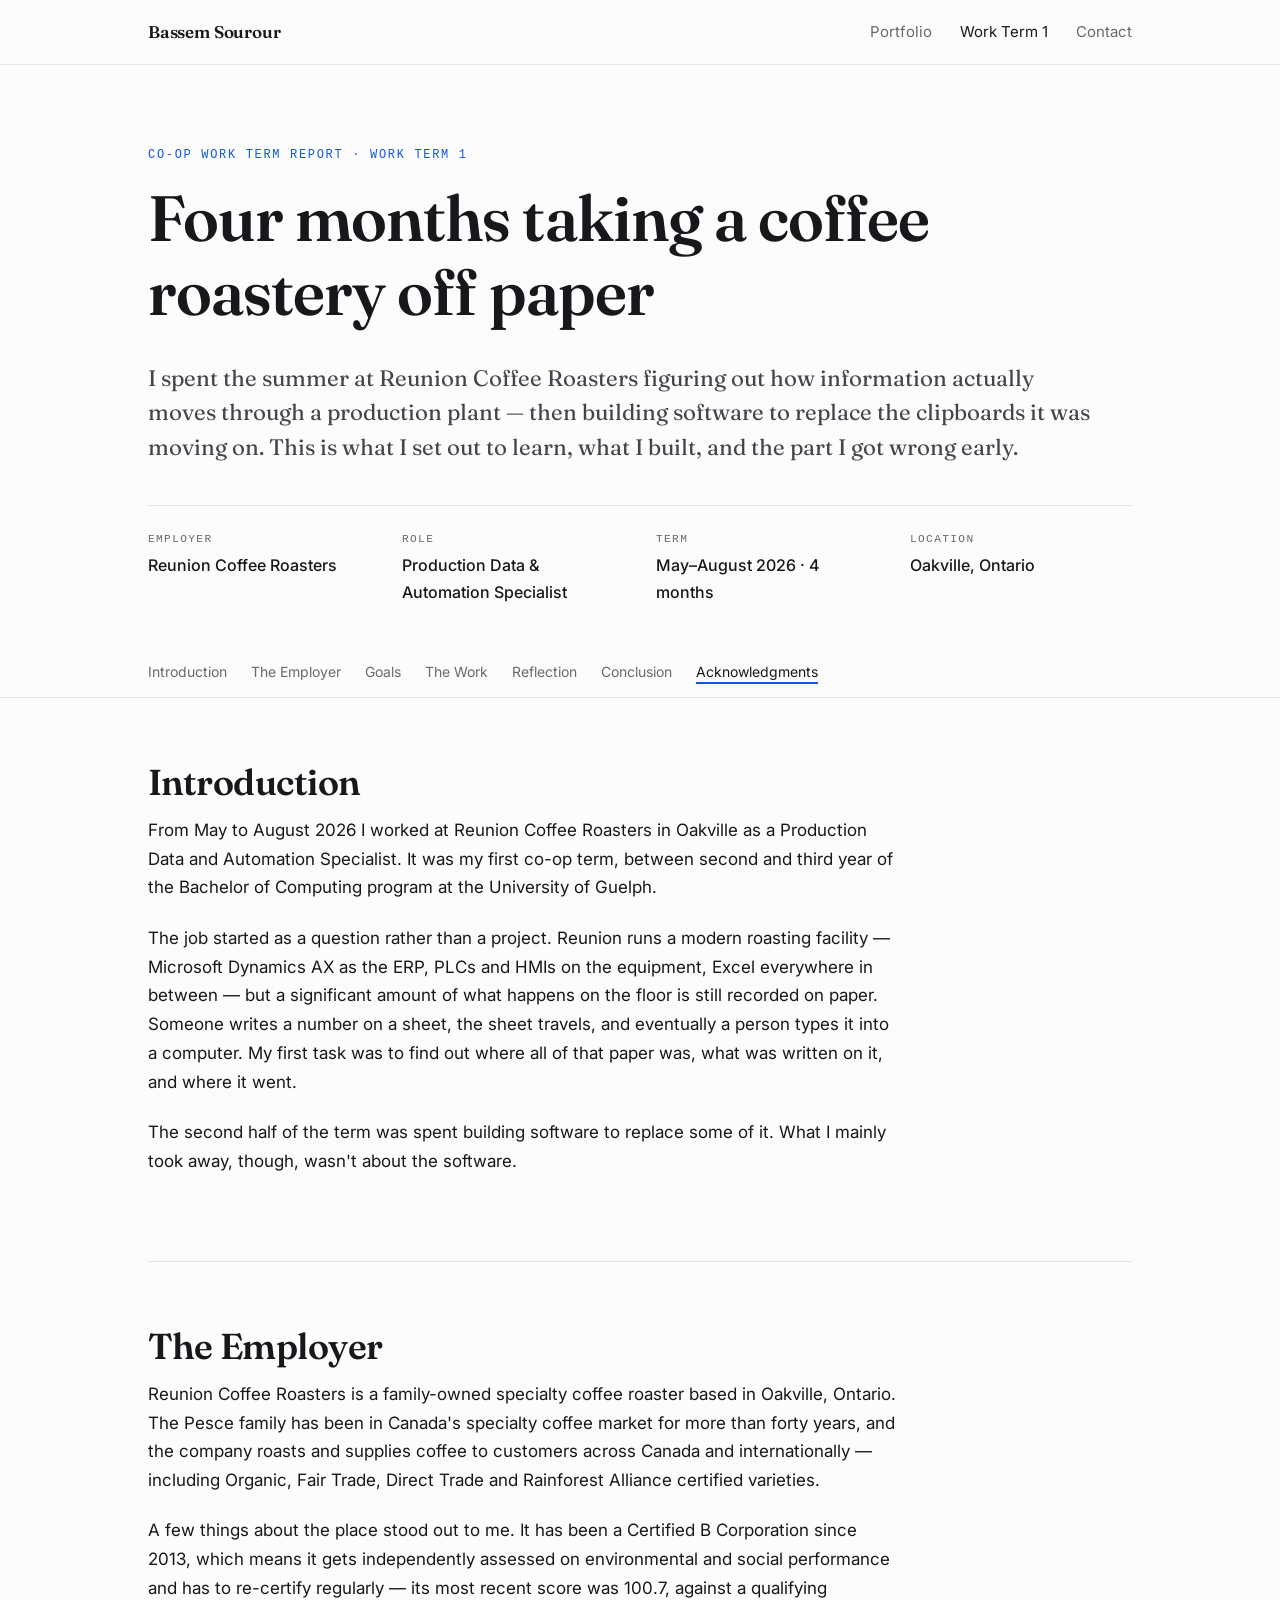
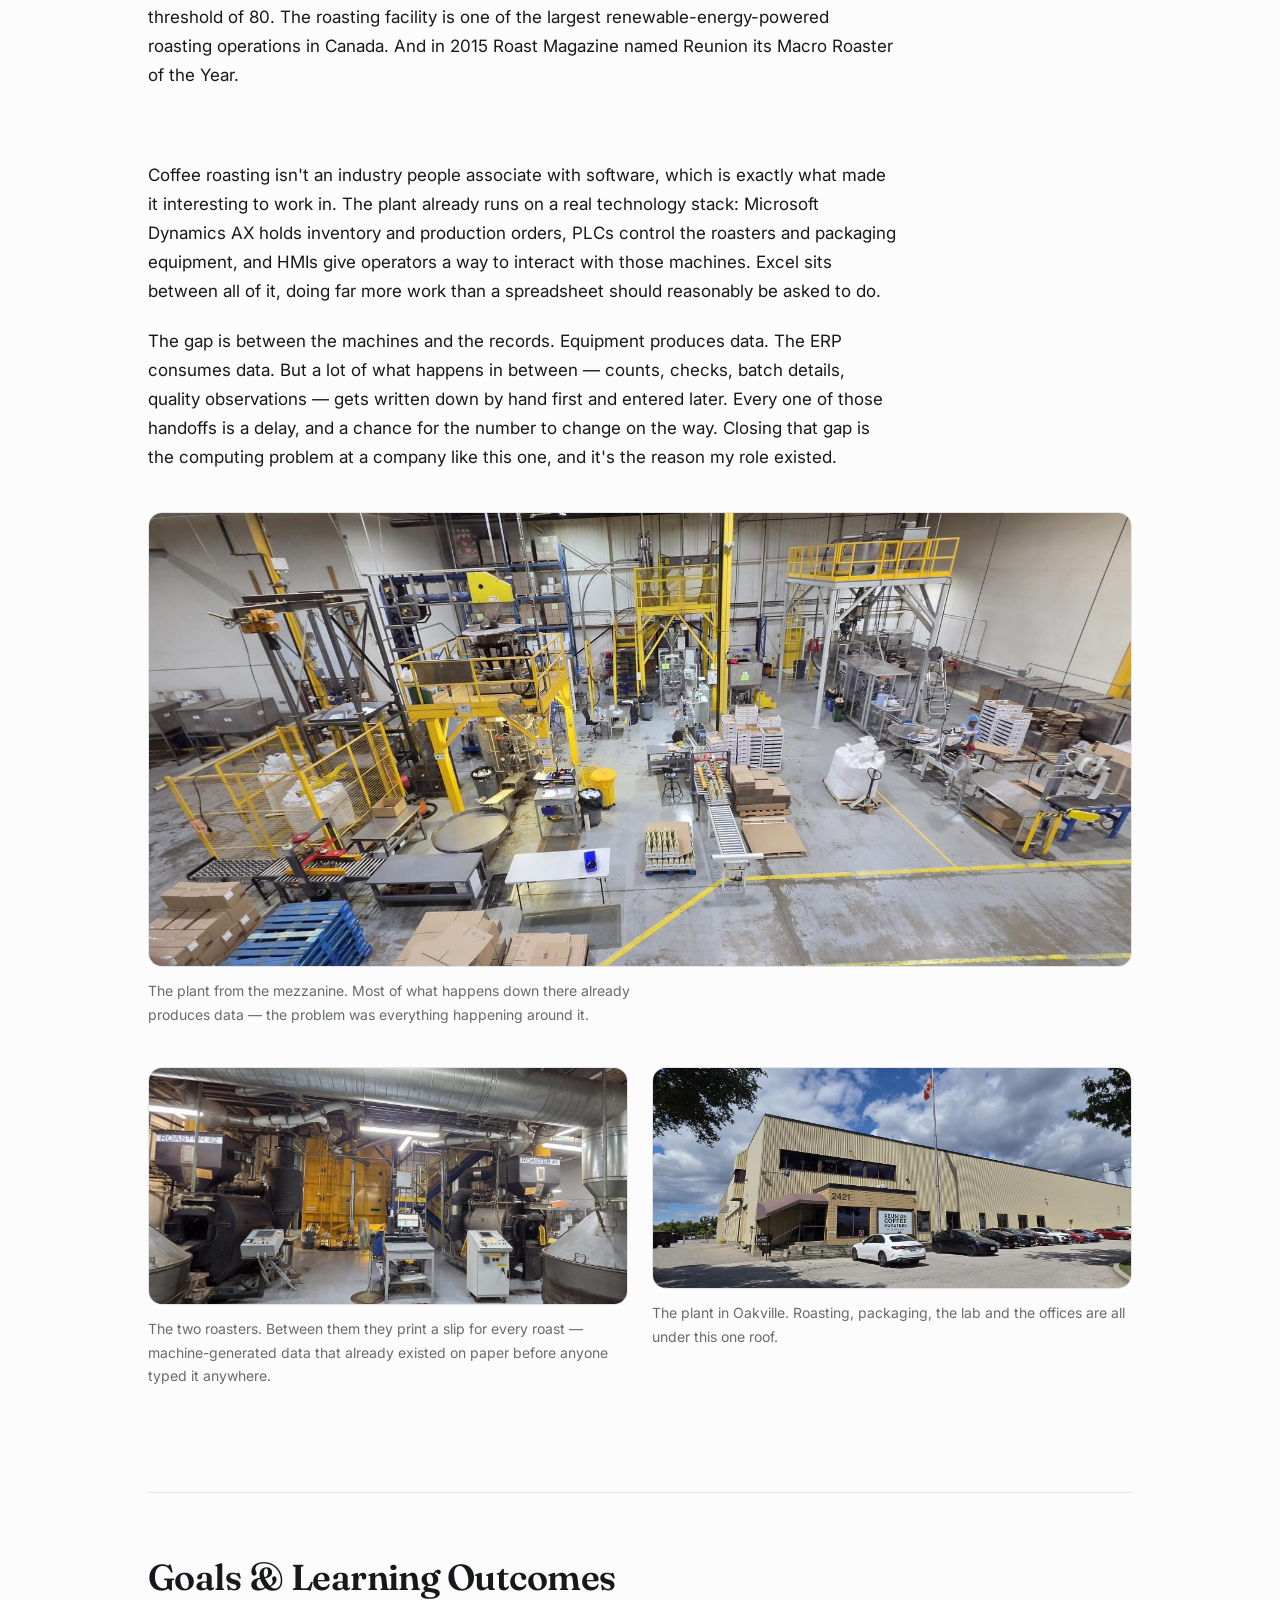
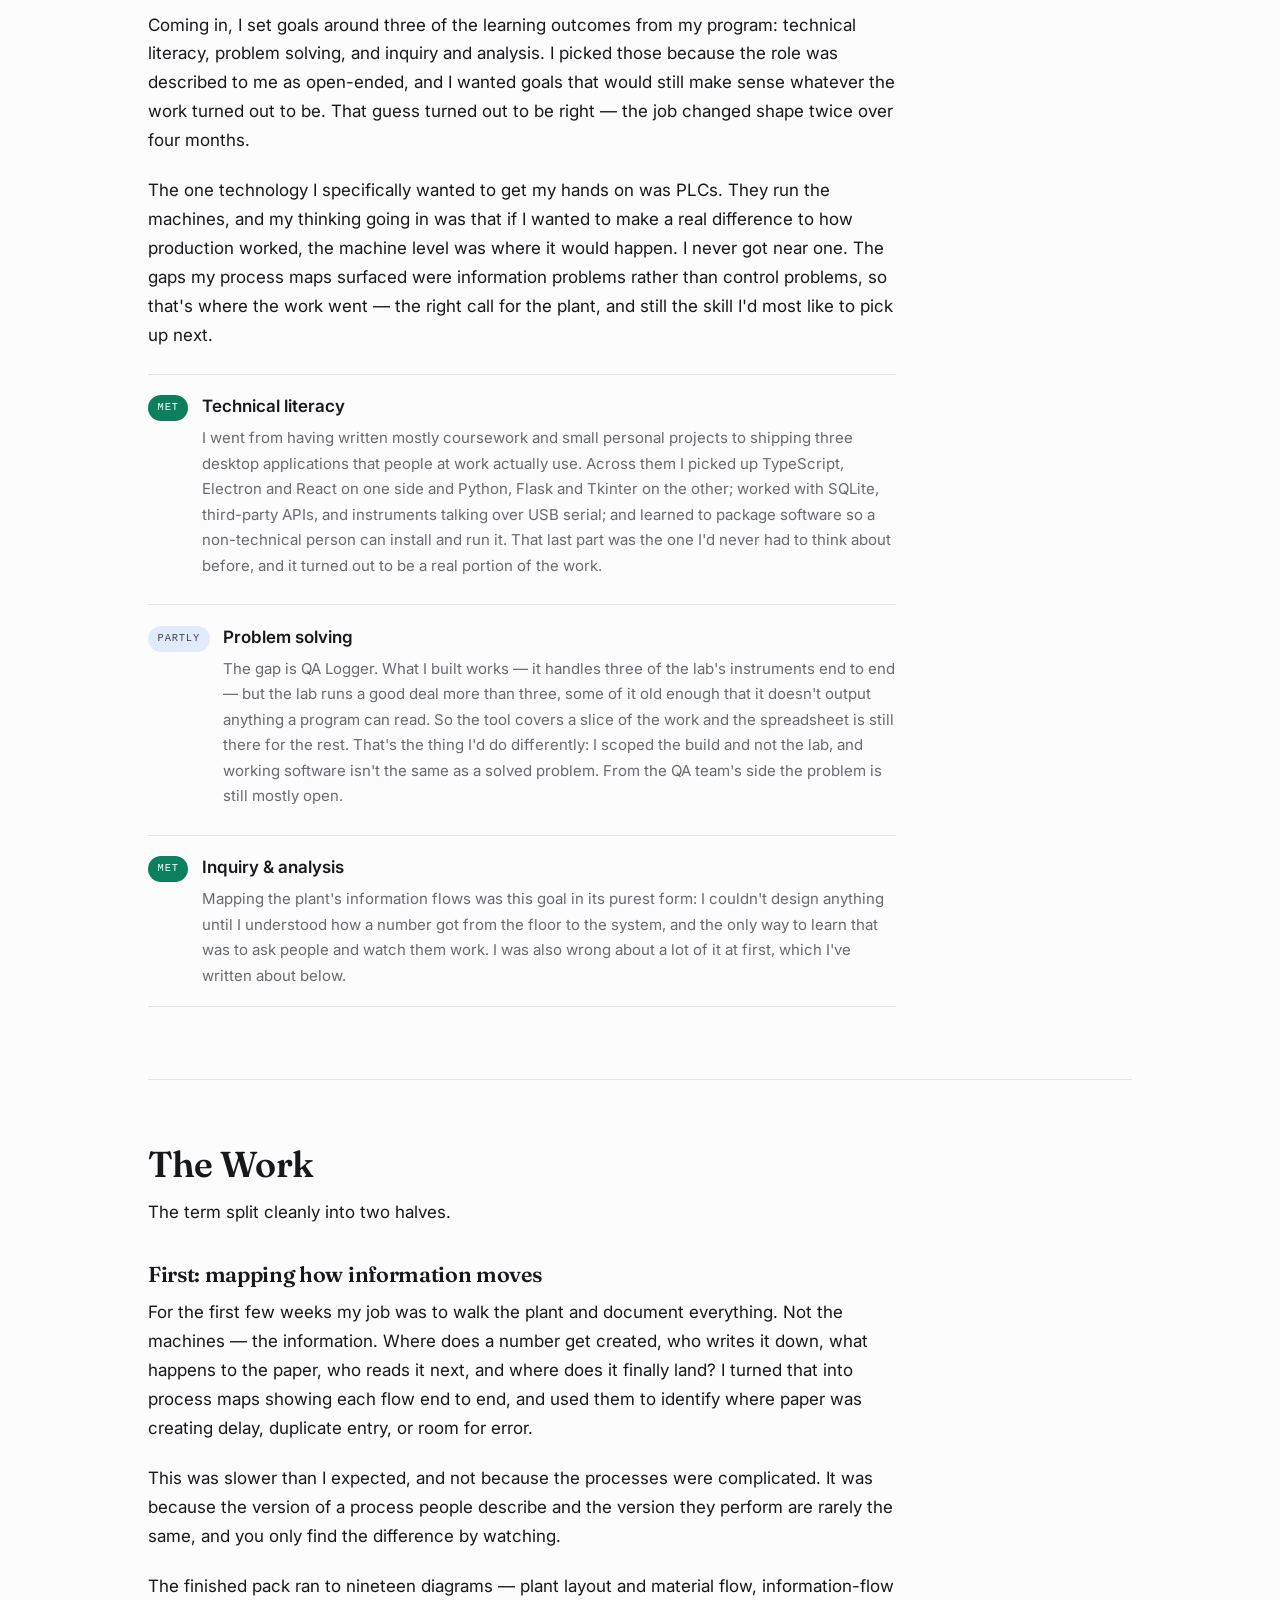
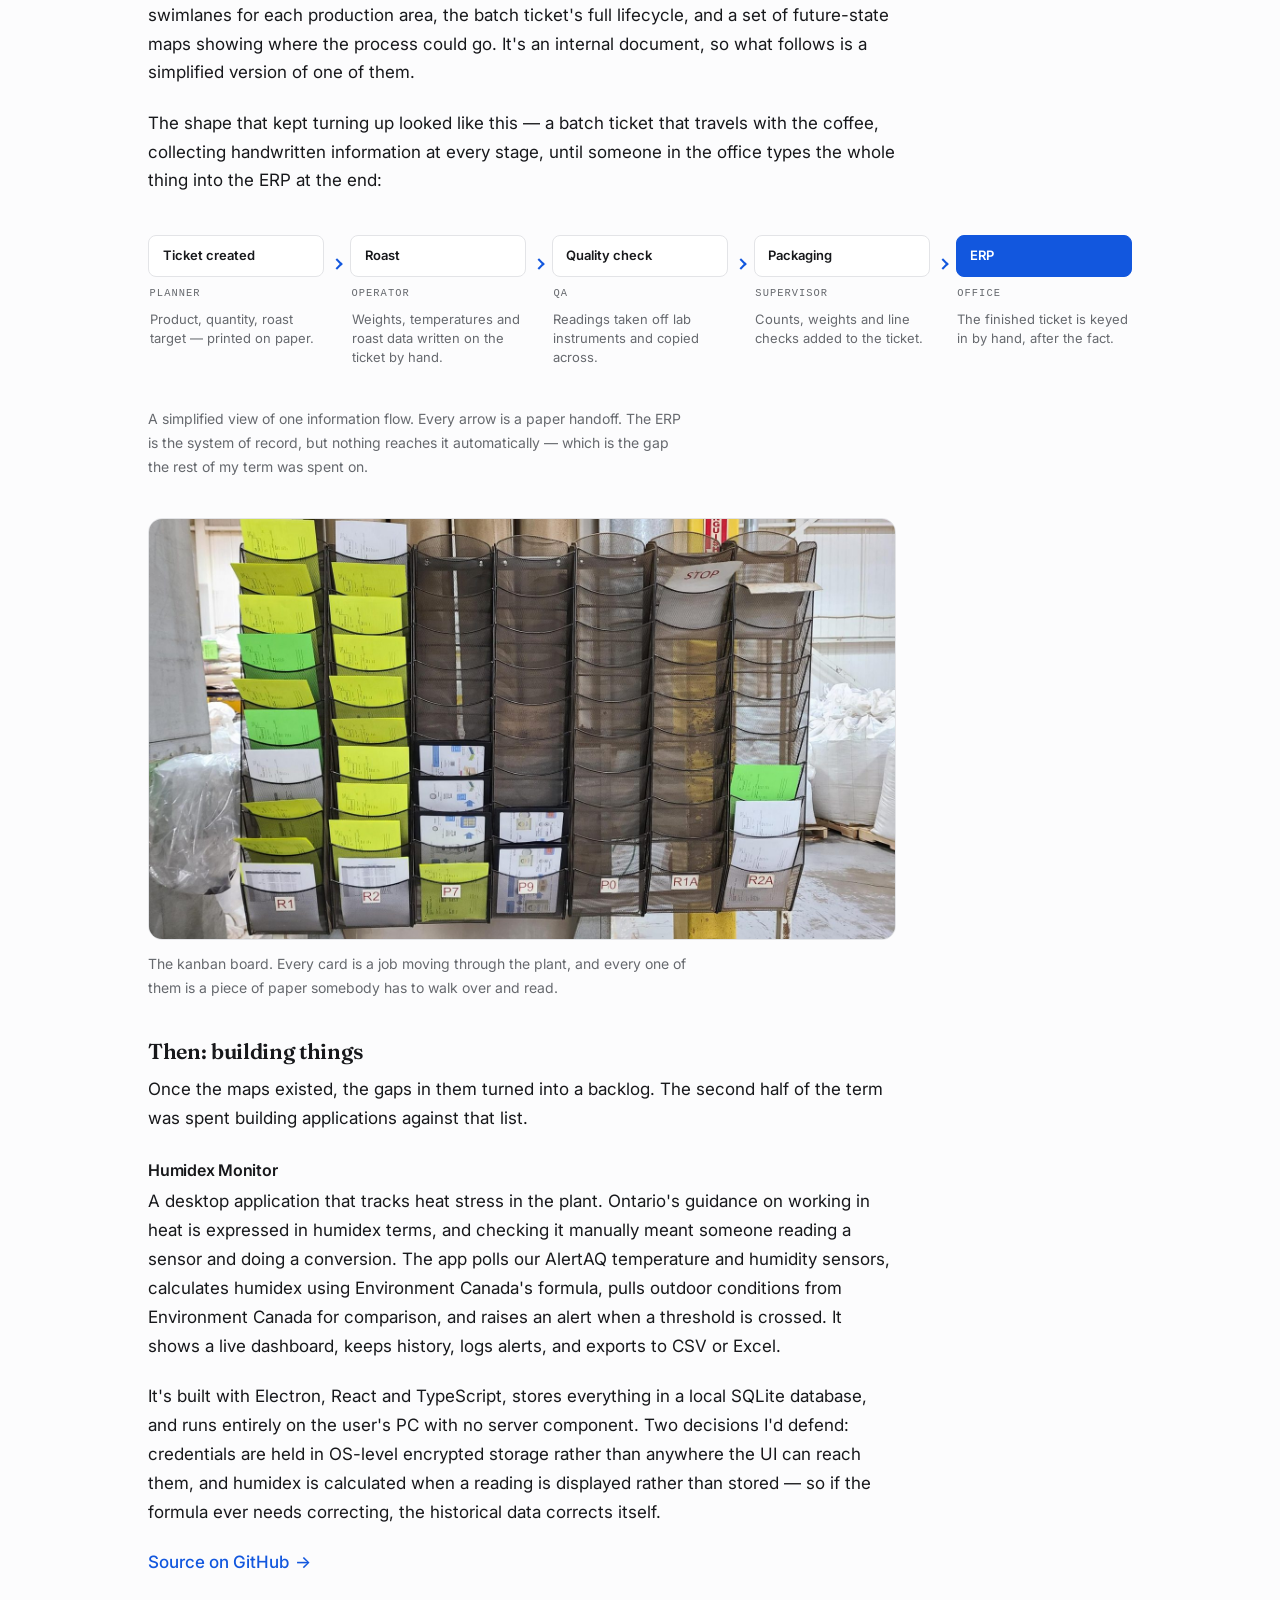
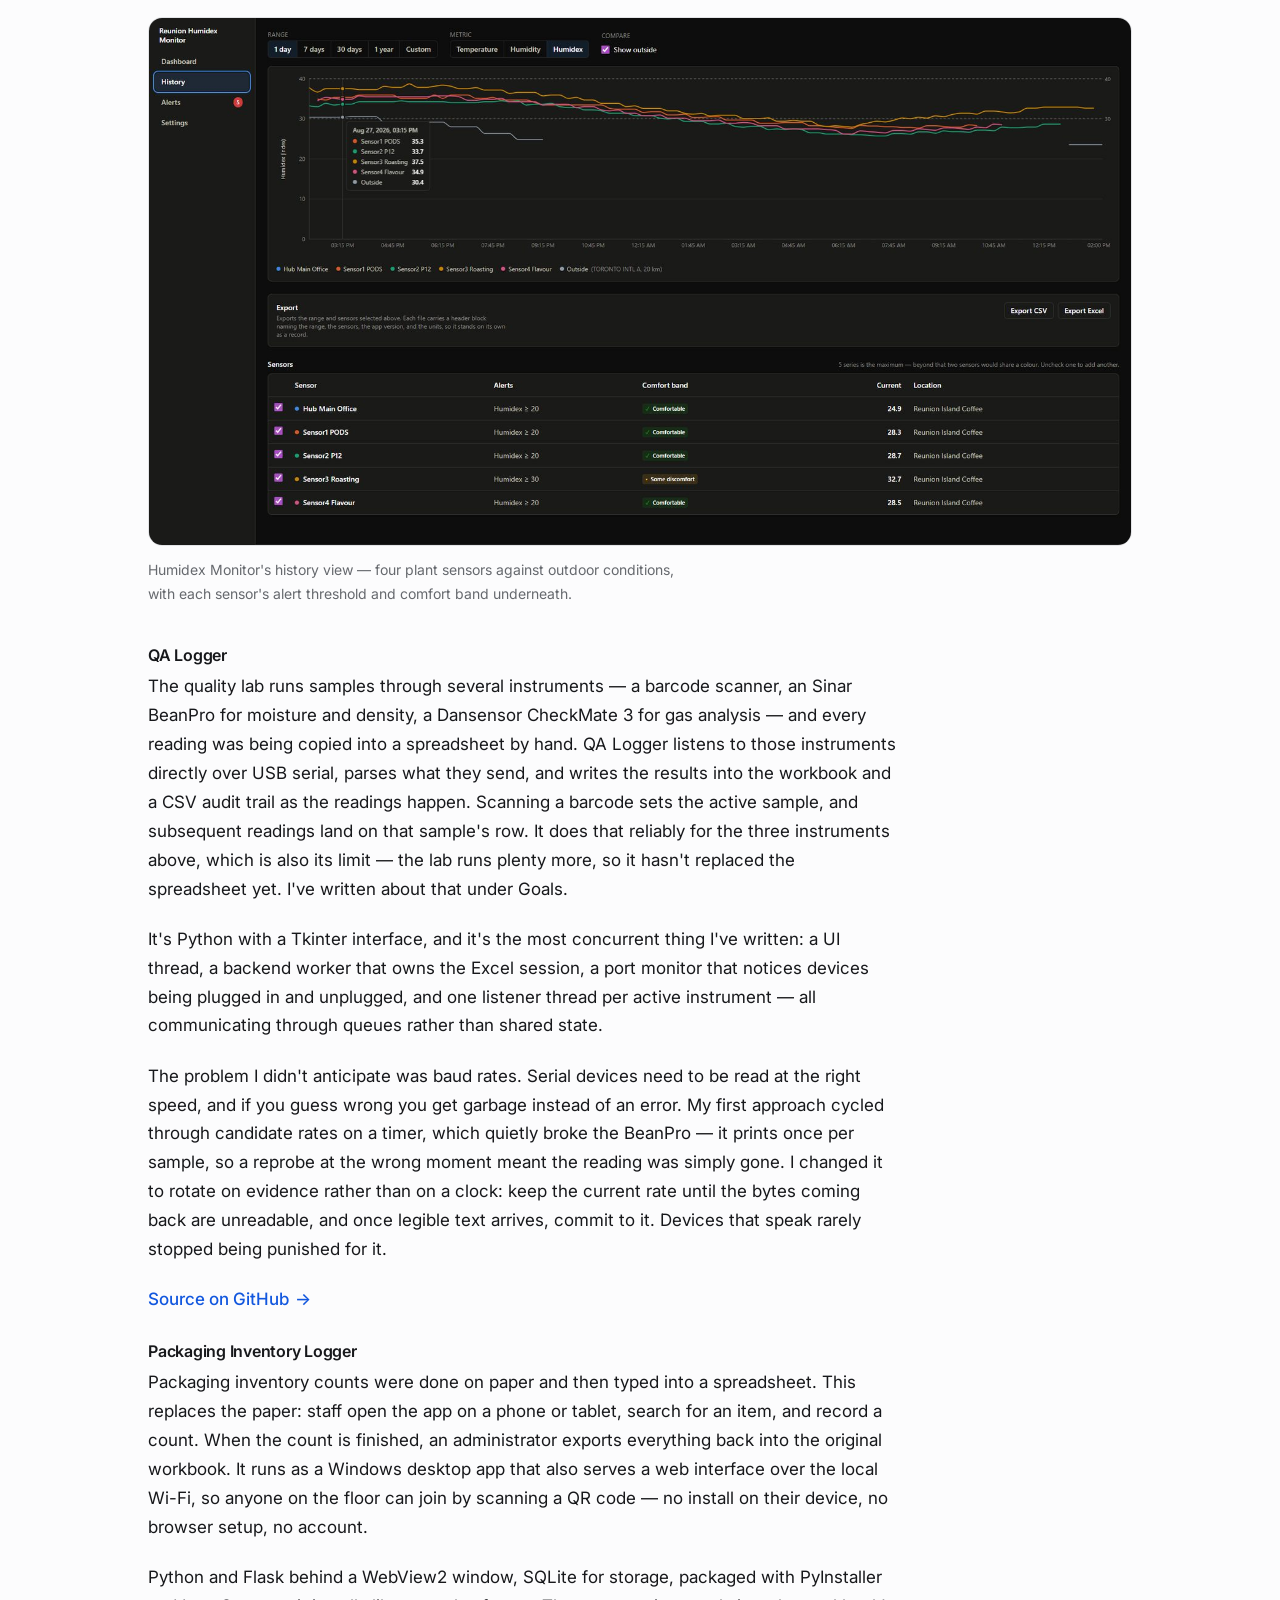
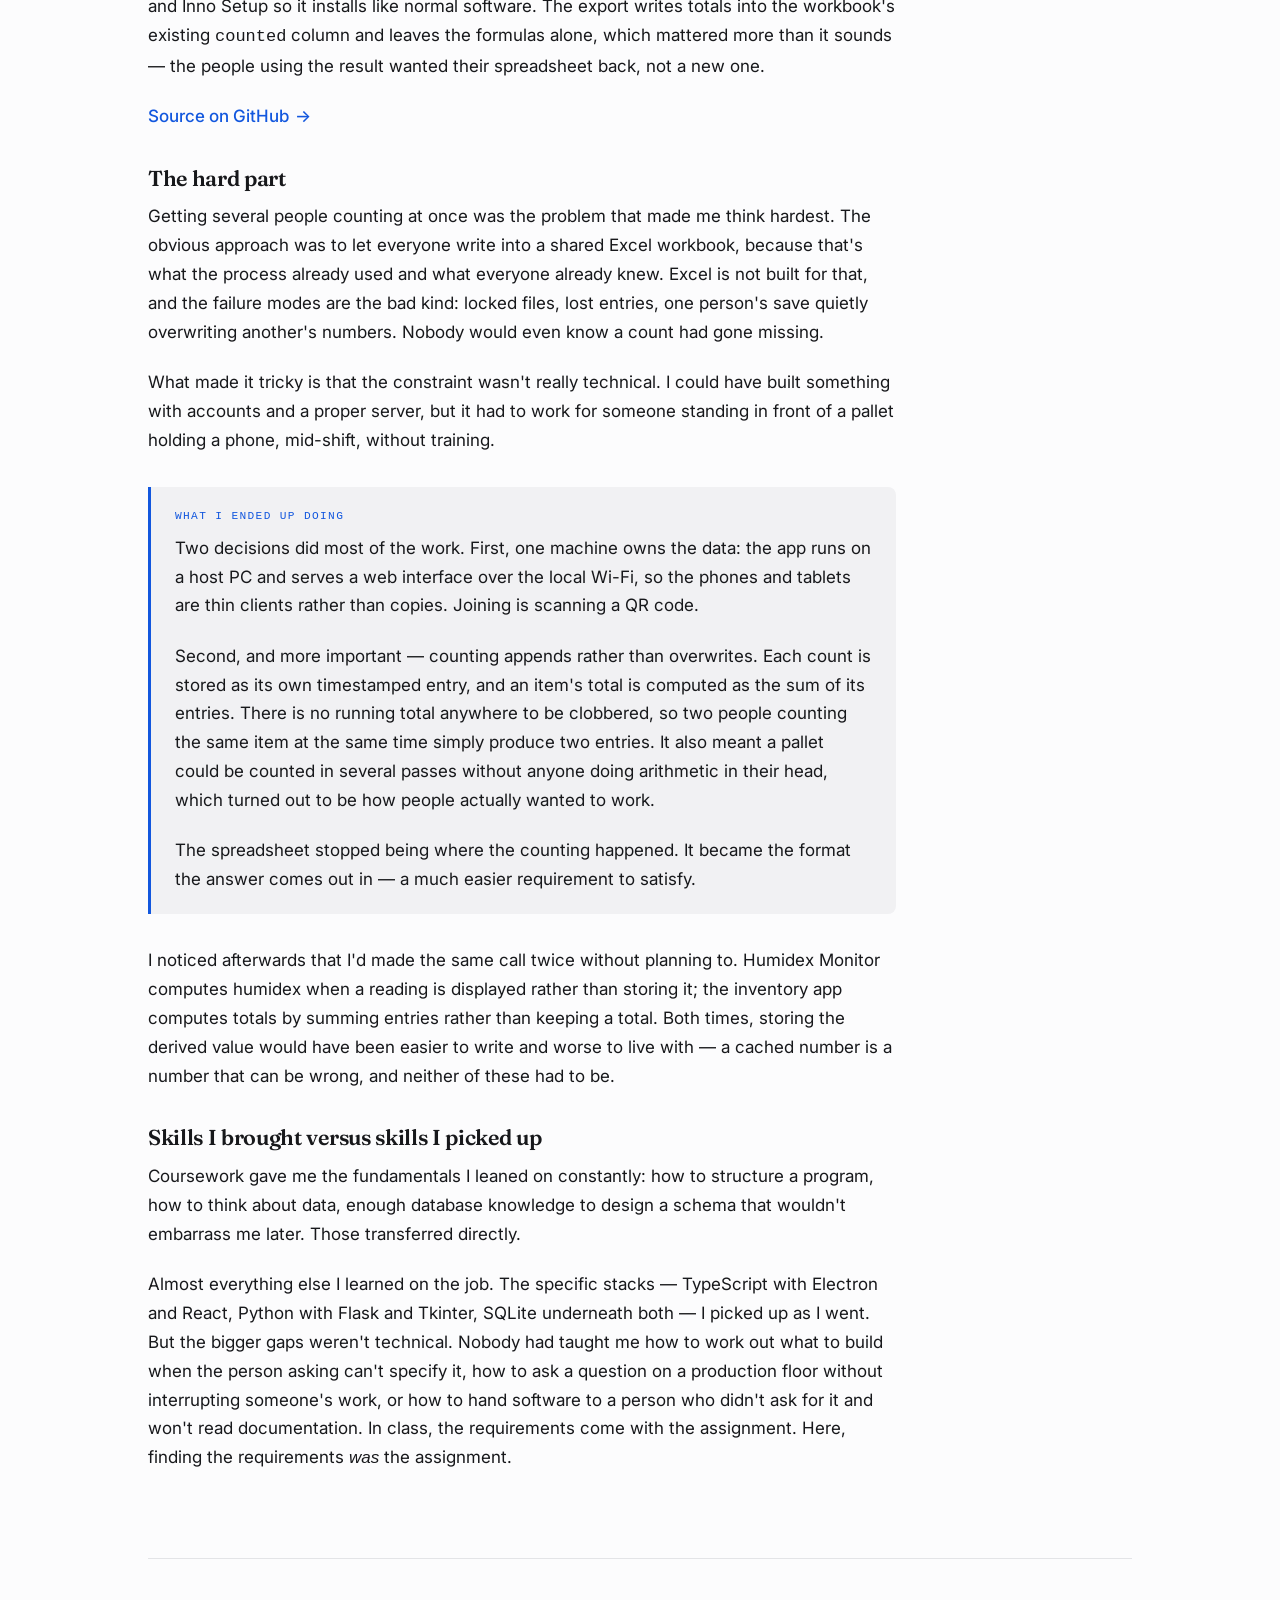
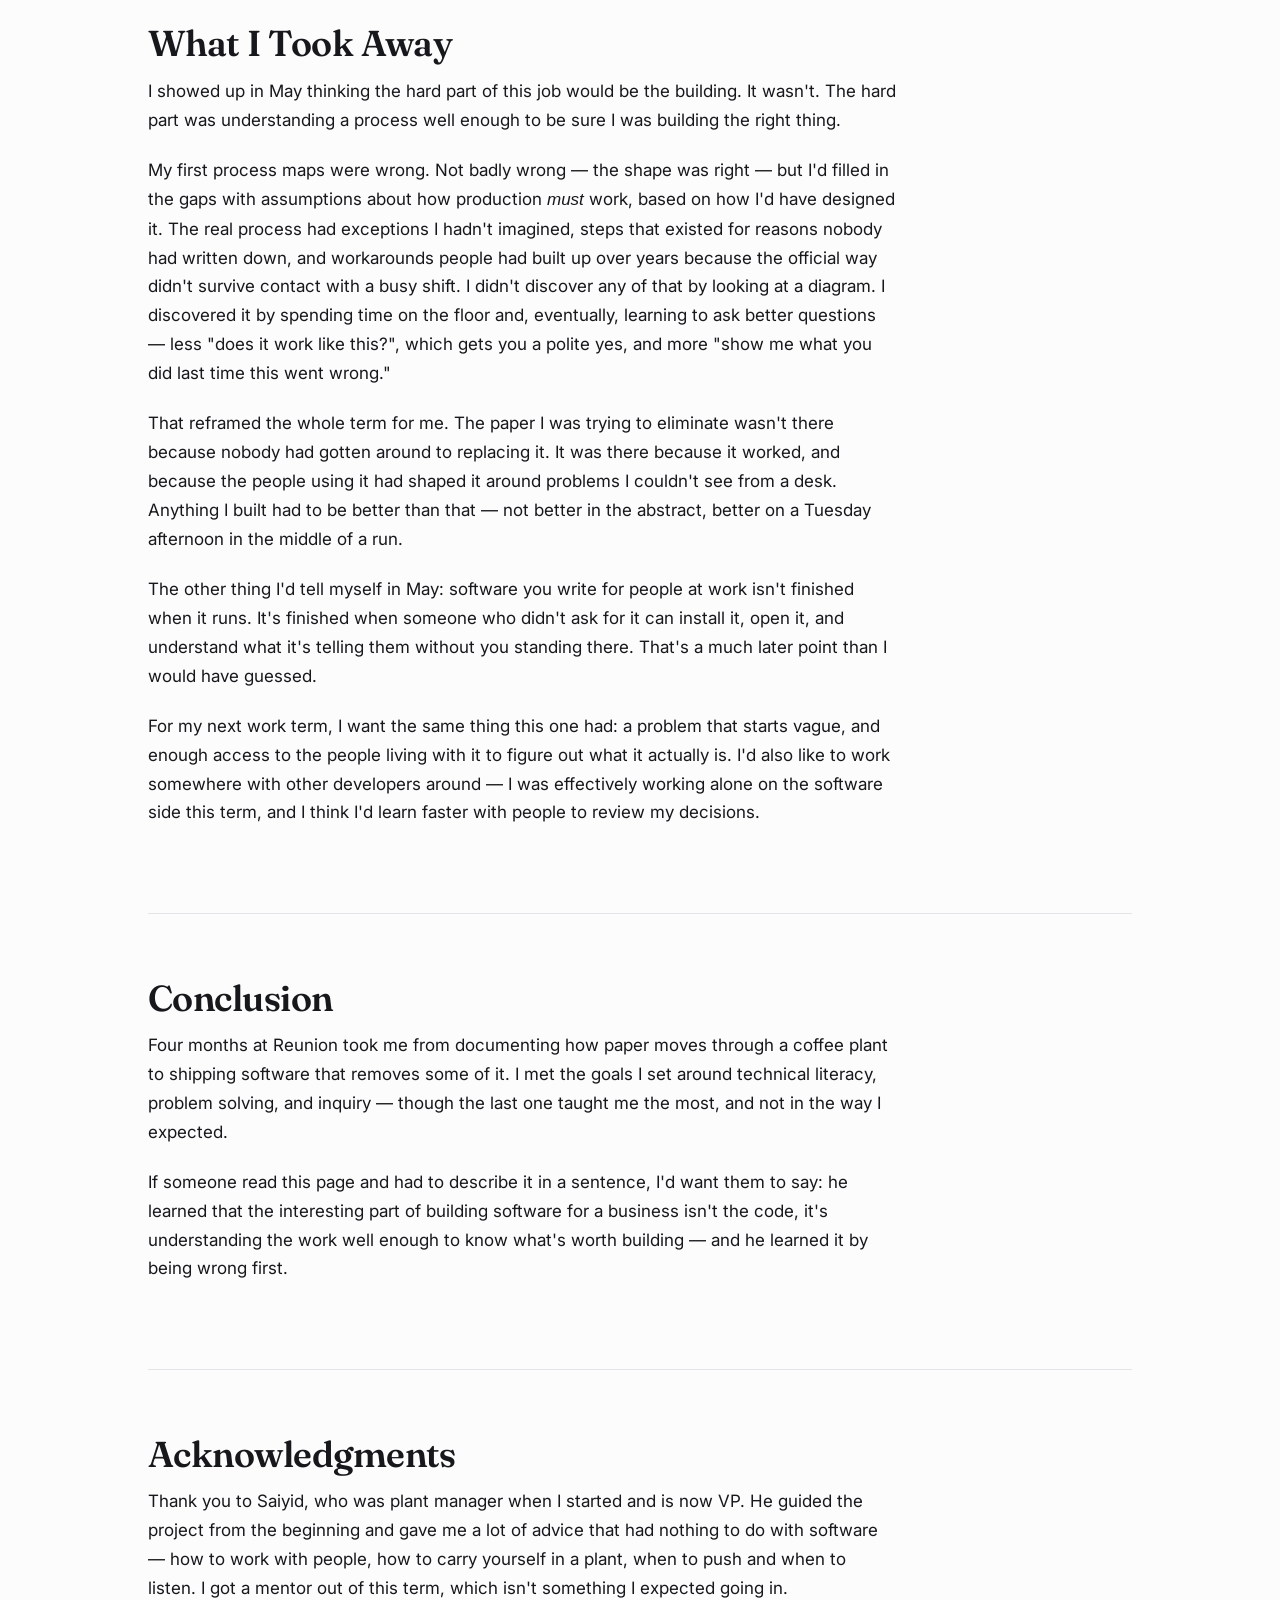
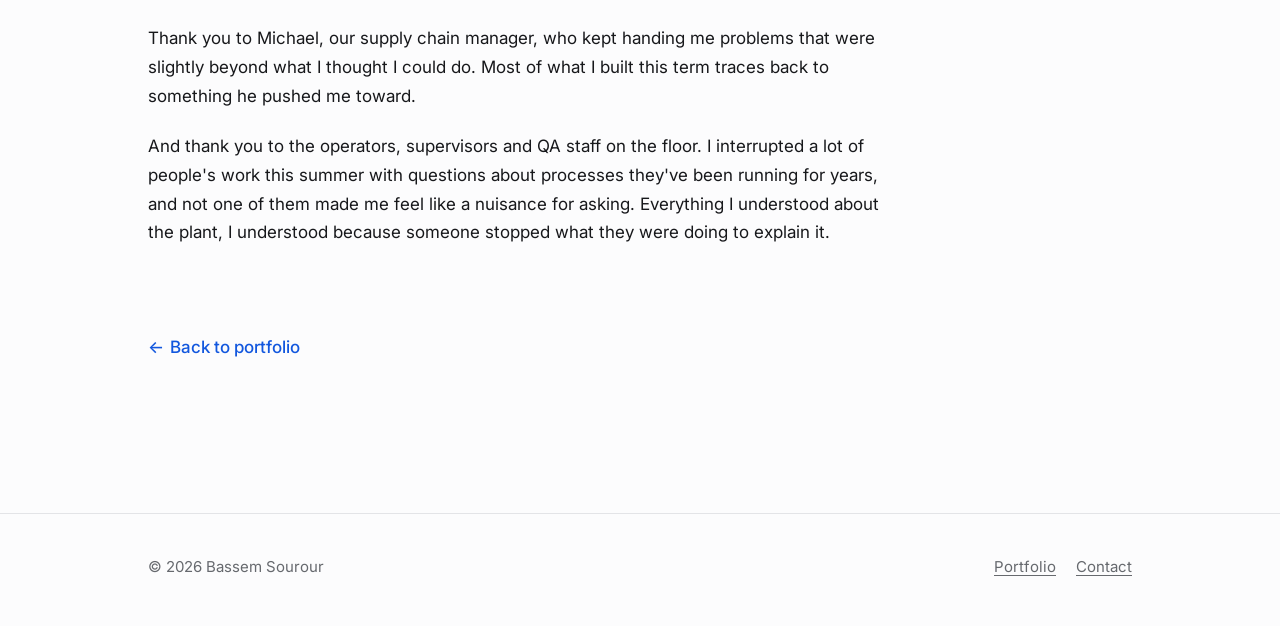
==== commit 3c6acd43: "Update work-term-1.html" ====
--- a/work-term-1.html
+++ b/work-term-1.html
@@ -254,16 +254,6 @@
             I scoped the build and not the lab, and working software
             isn't the same as a solved problem. From the QA team's side
             the problem is still mostly open.
-          </p>
-          <p class="goals__note">
-            Two of the three applications are in use. QA Logger isn't,
-            and that's the honest limit of what I managed. The lab runs
-            a lot of older instrumentation and tests a far wider range
-            of properties than I understood when I scoped it, and four
-            months wasn't enough to cover that surface. Solving a
-            problem properly includes sizing it first, and I sized this
-            one wrong — I'd rather have narrowed it to one instrument
-            and finished than built most of something.
           </p>
         </li>
 
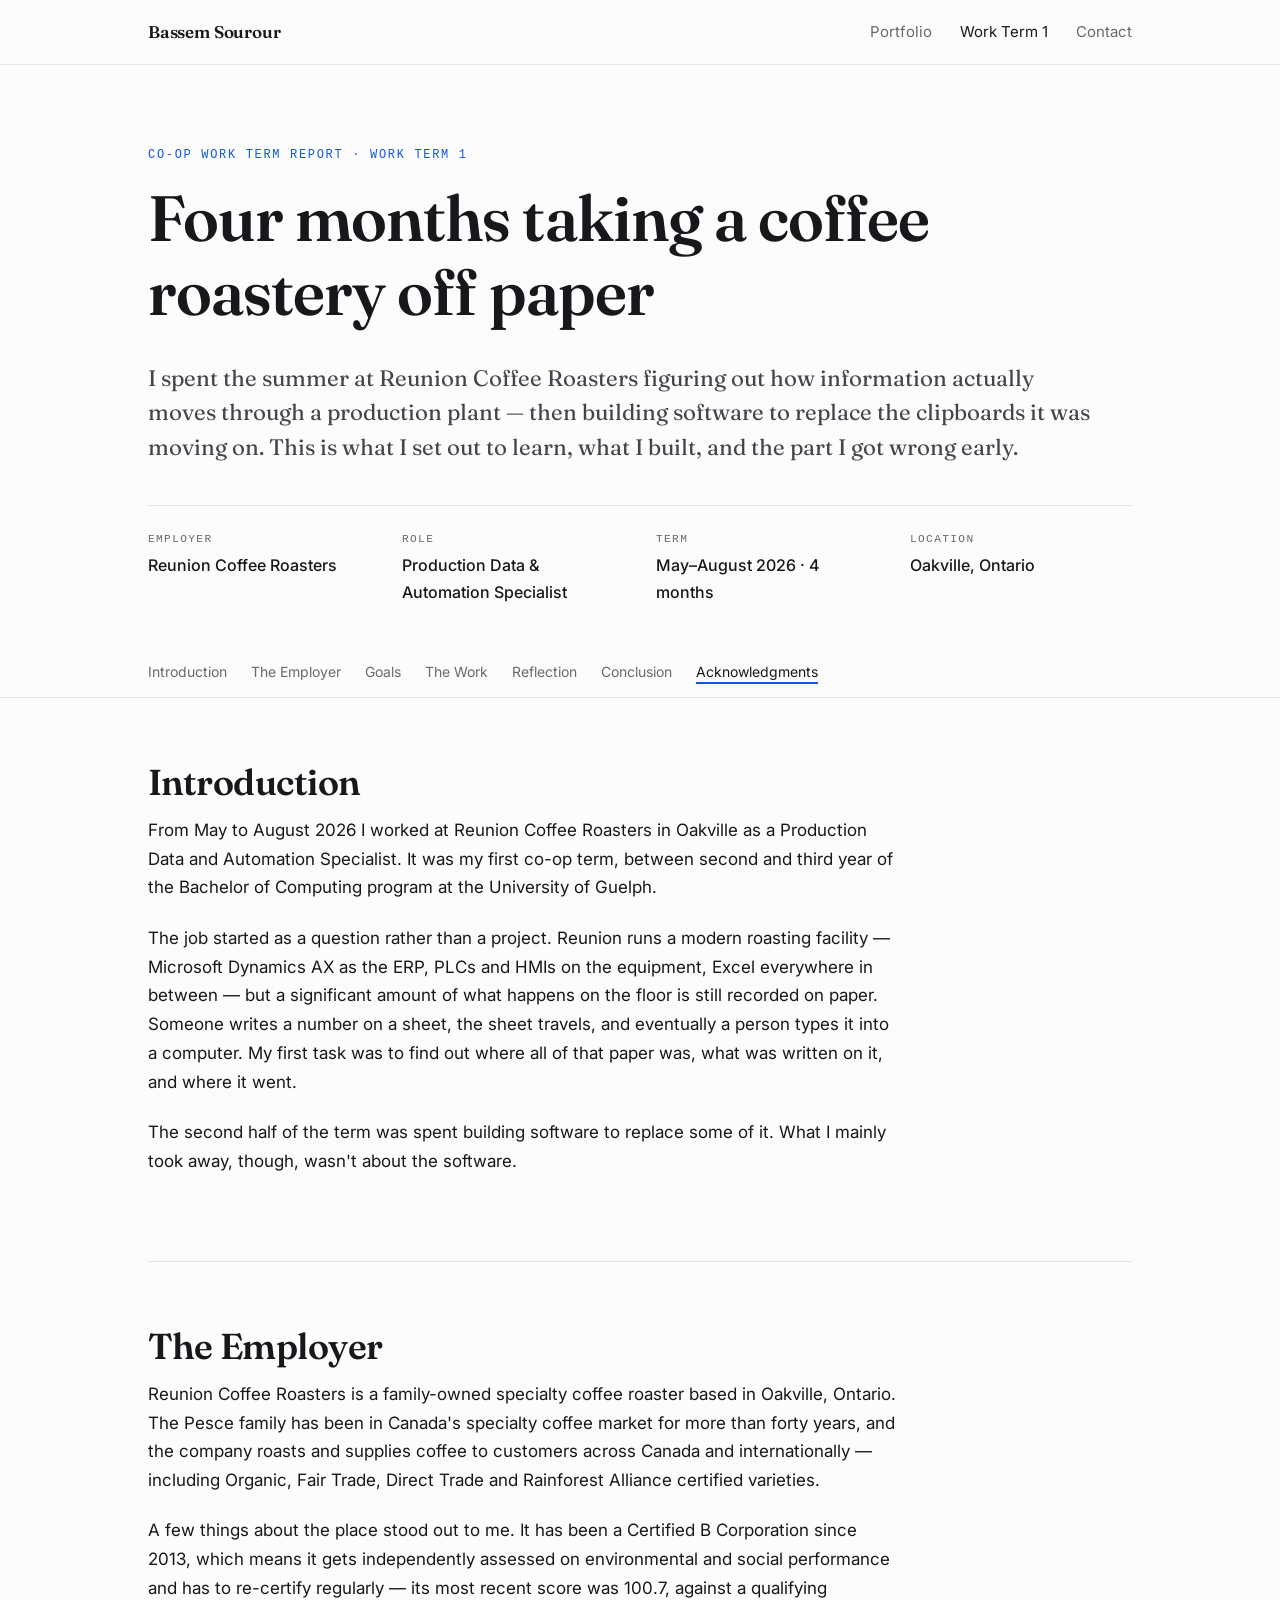
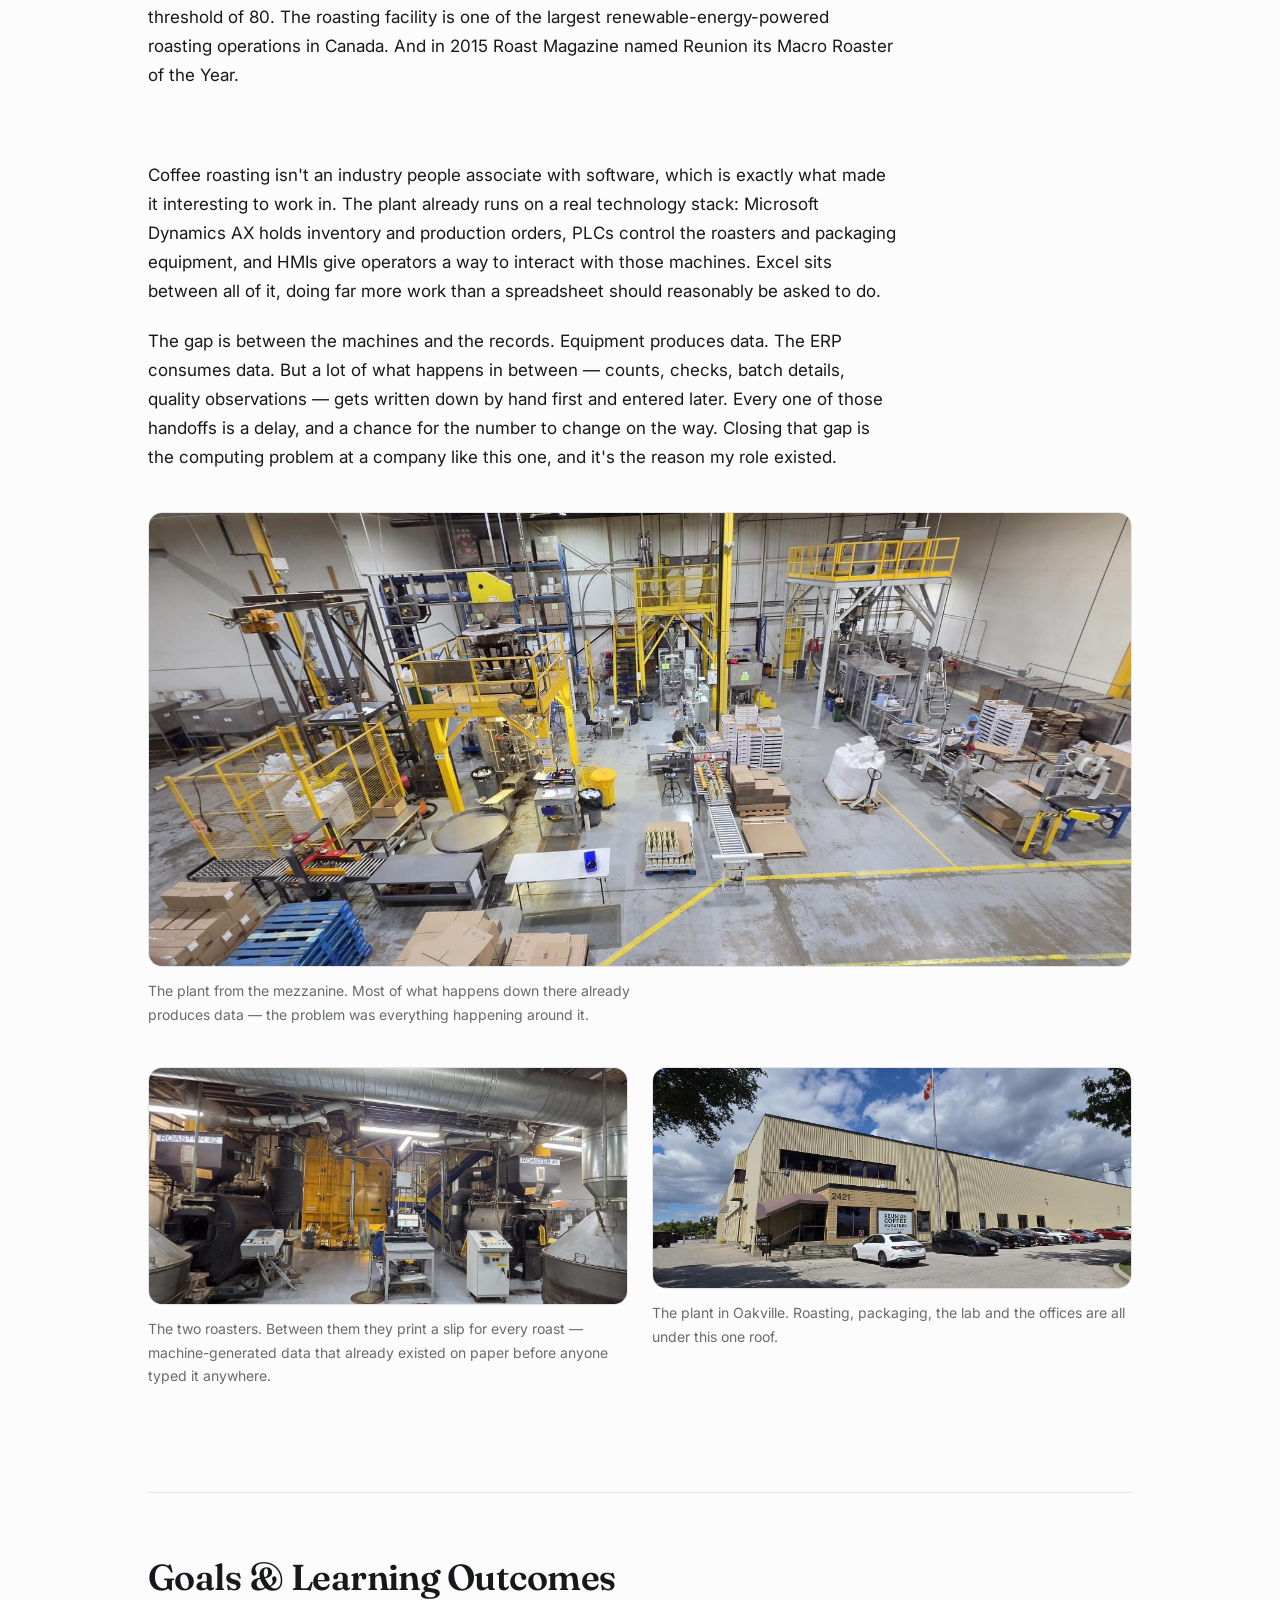
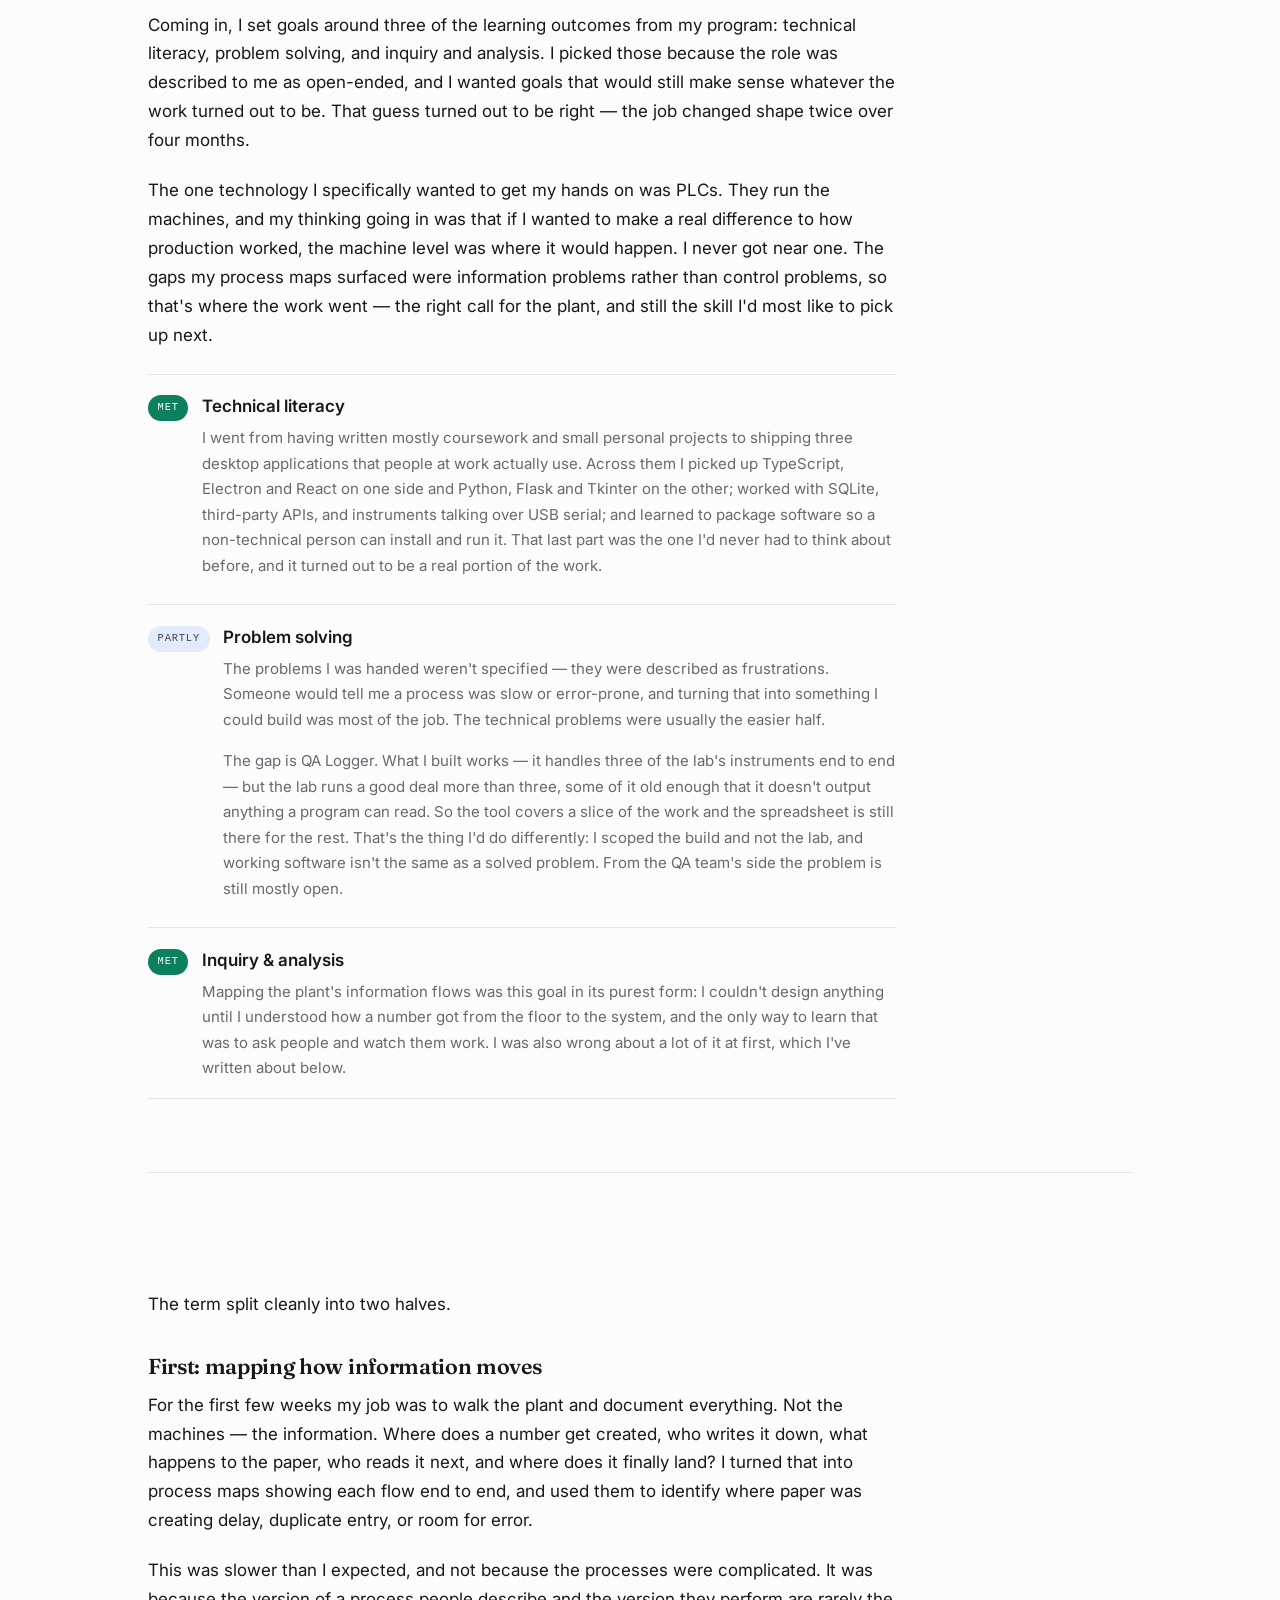
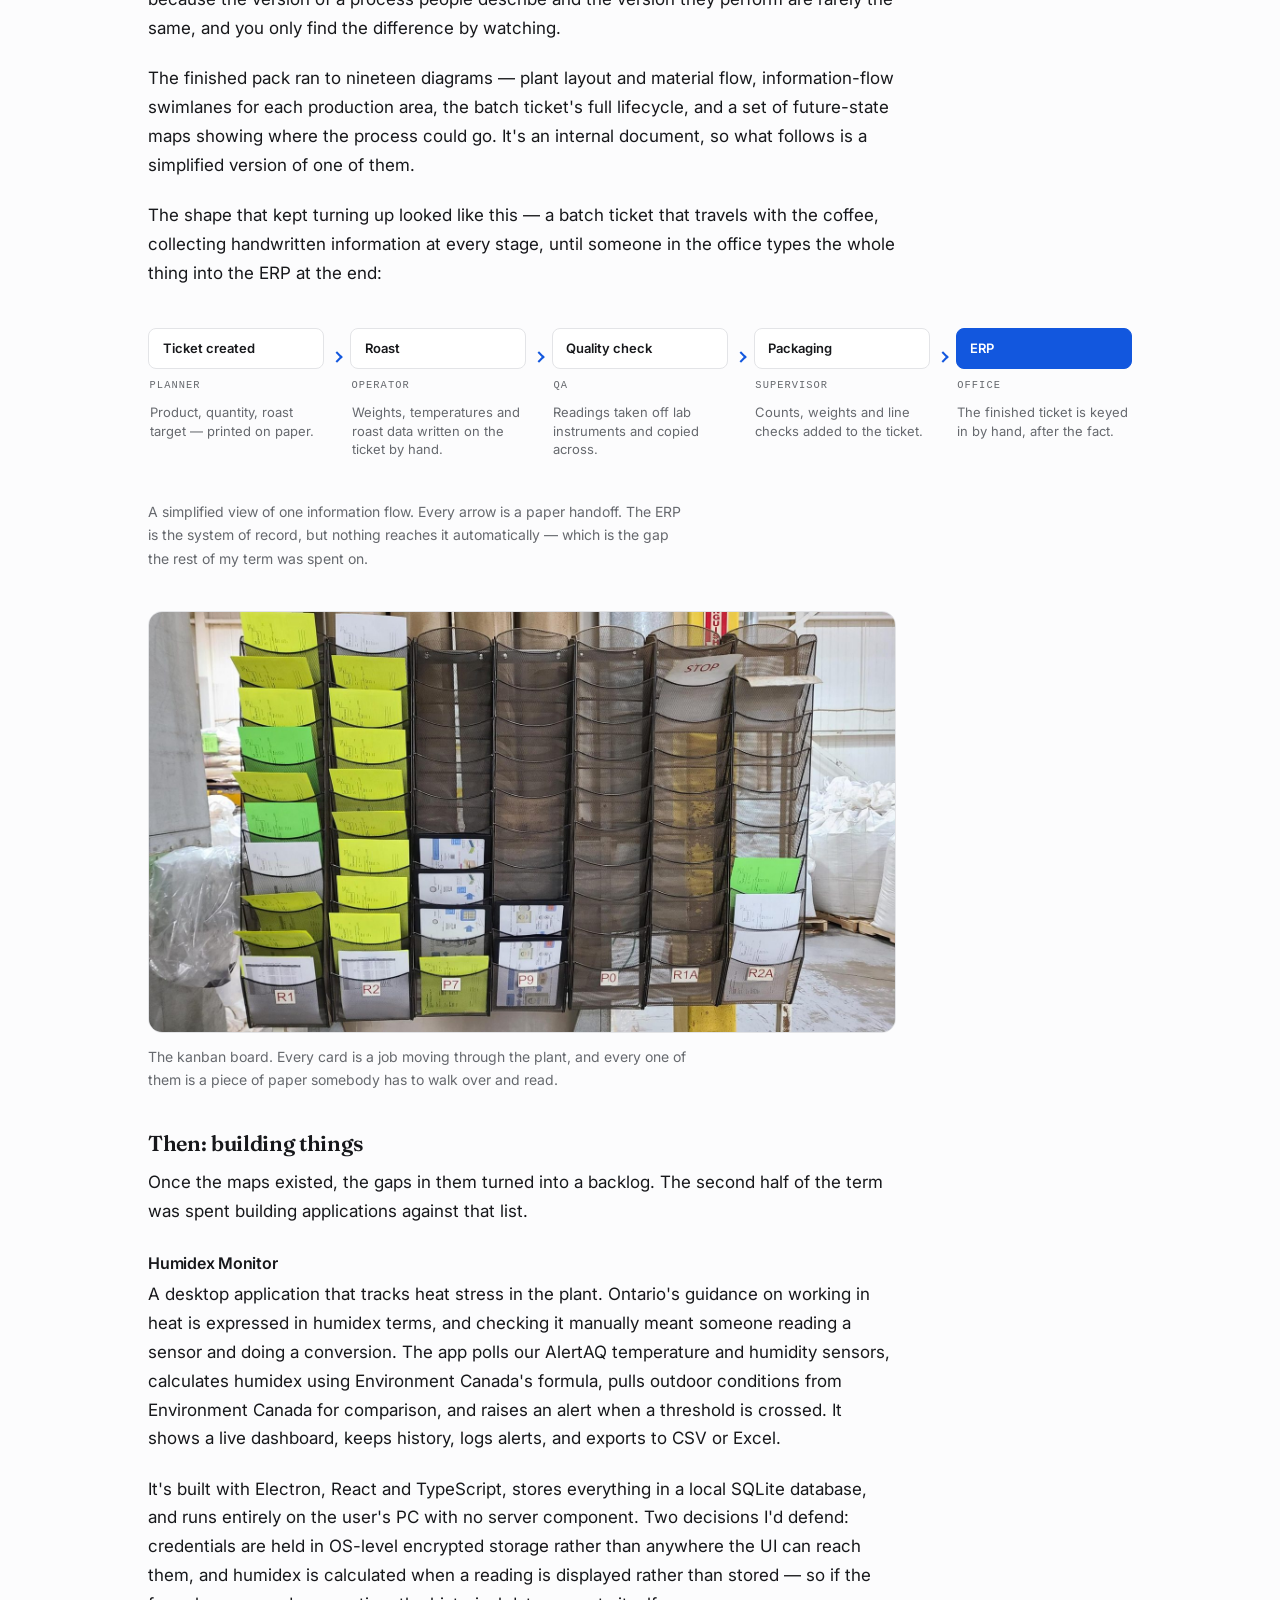
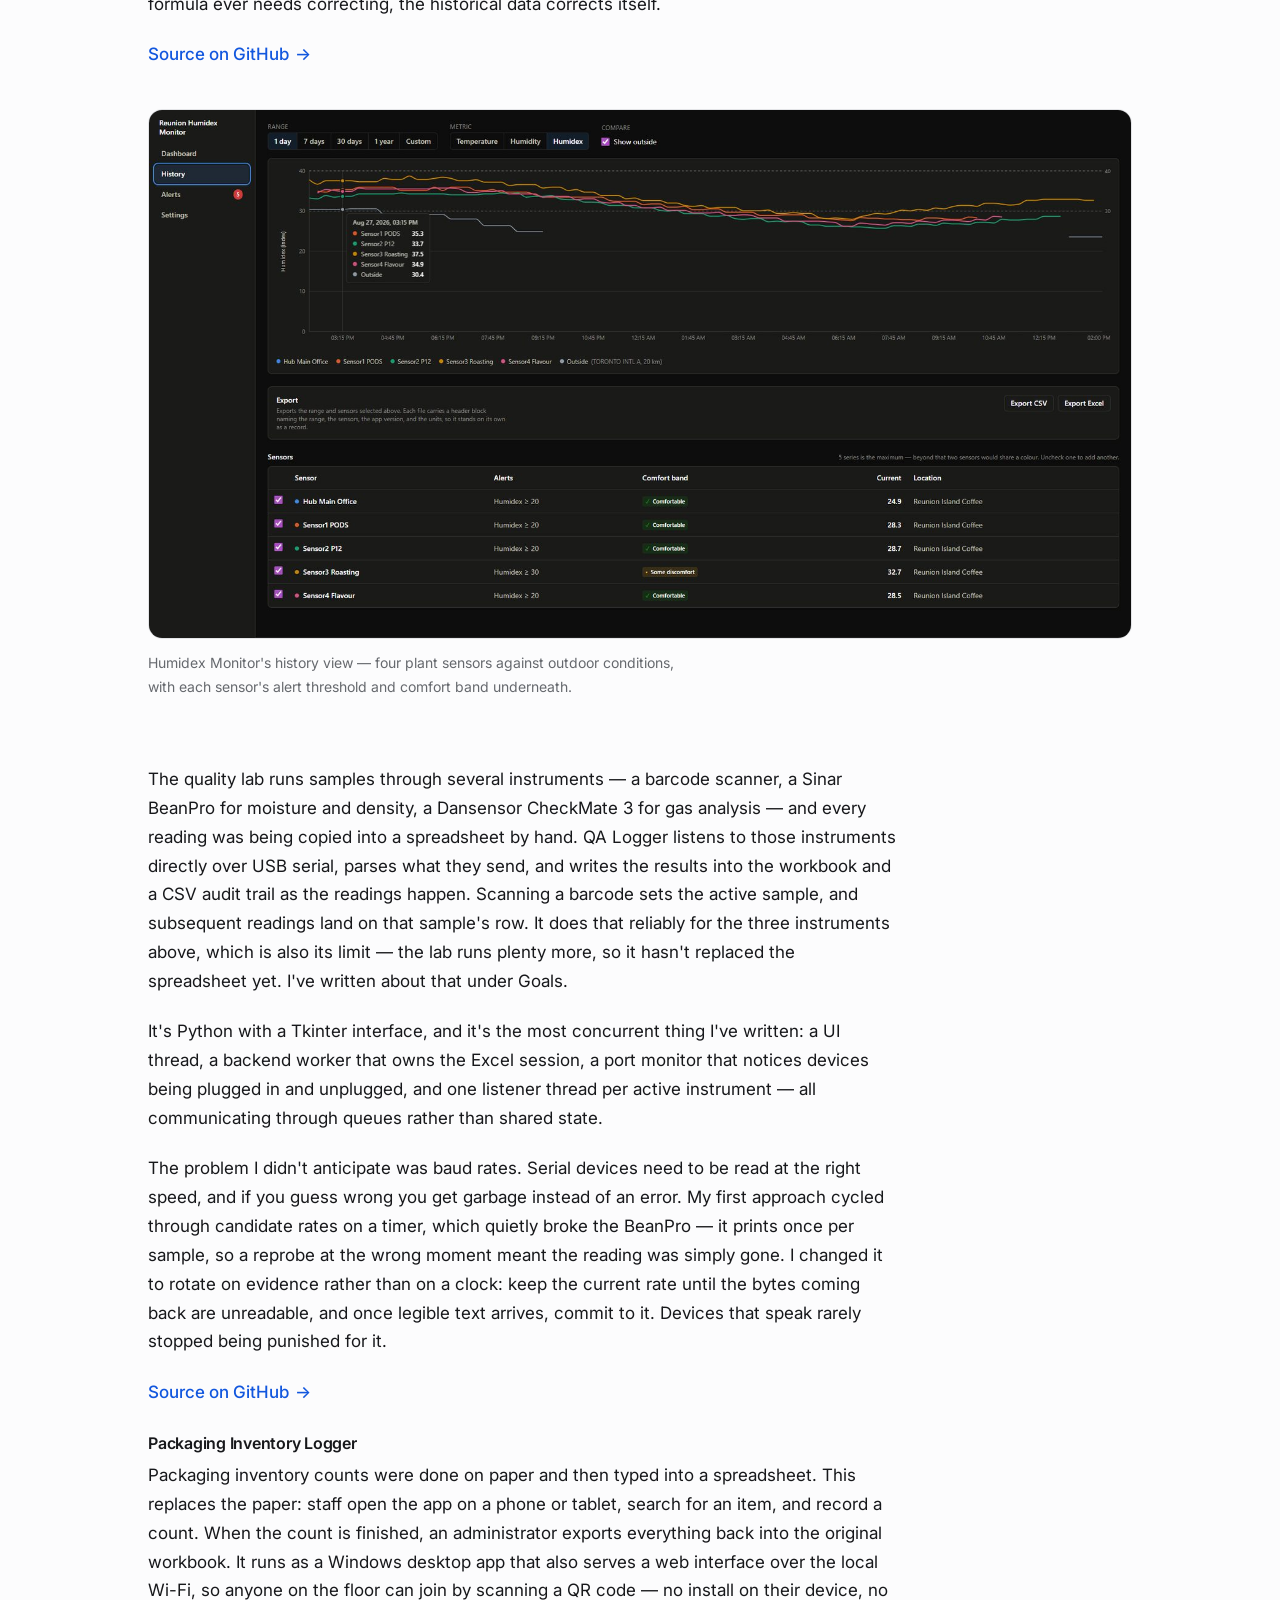
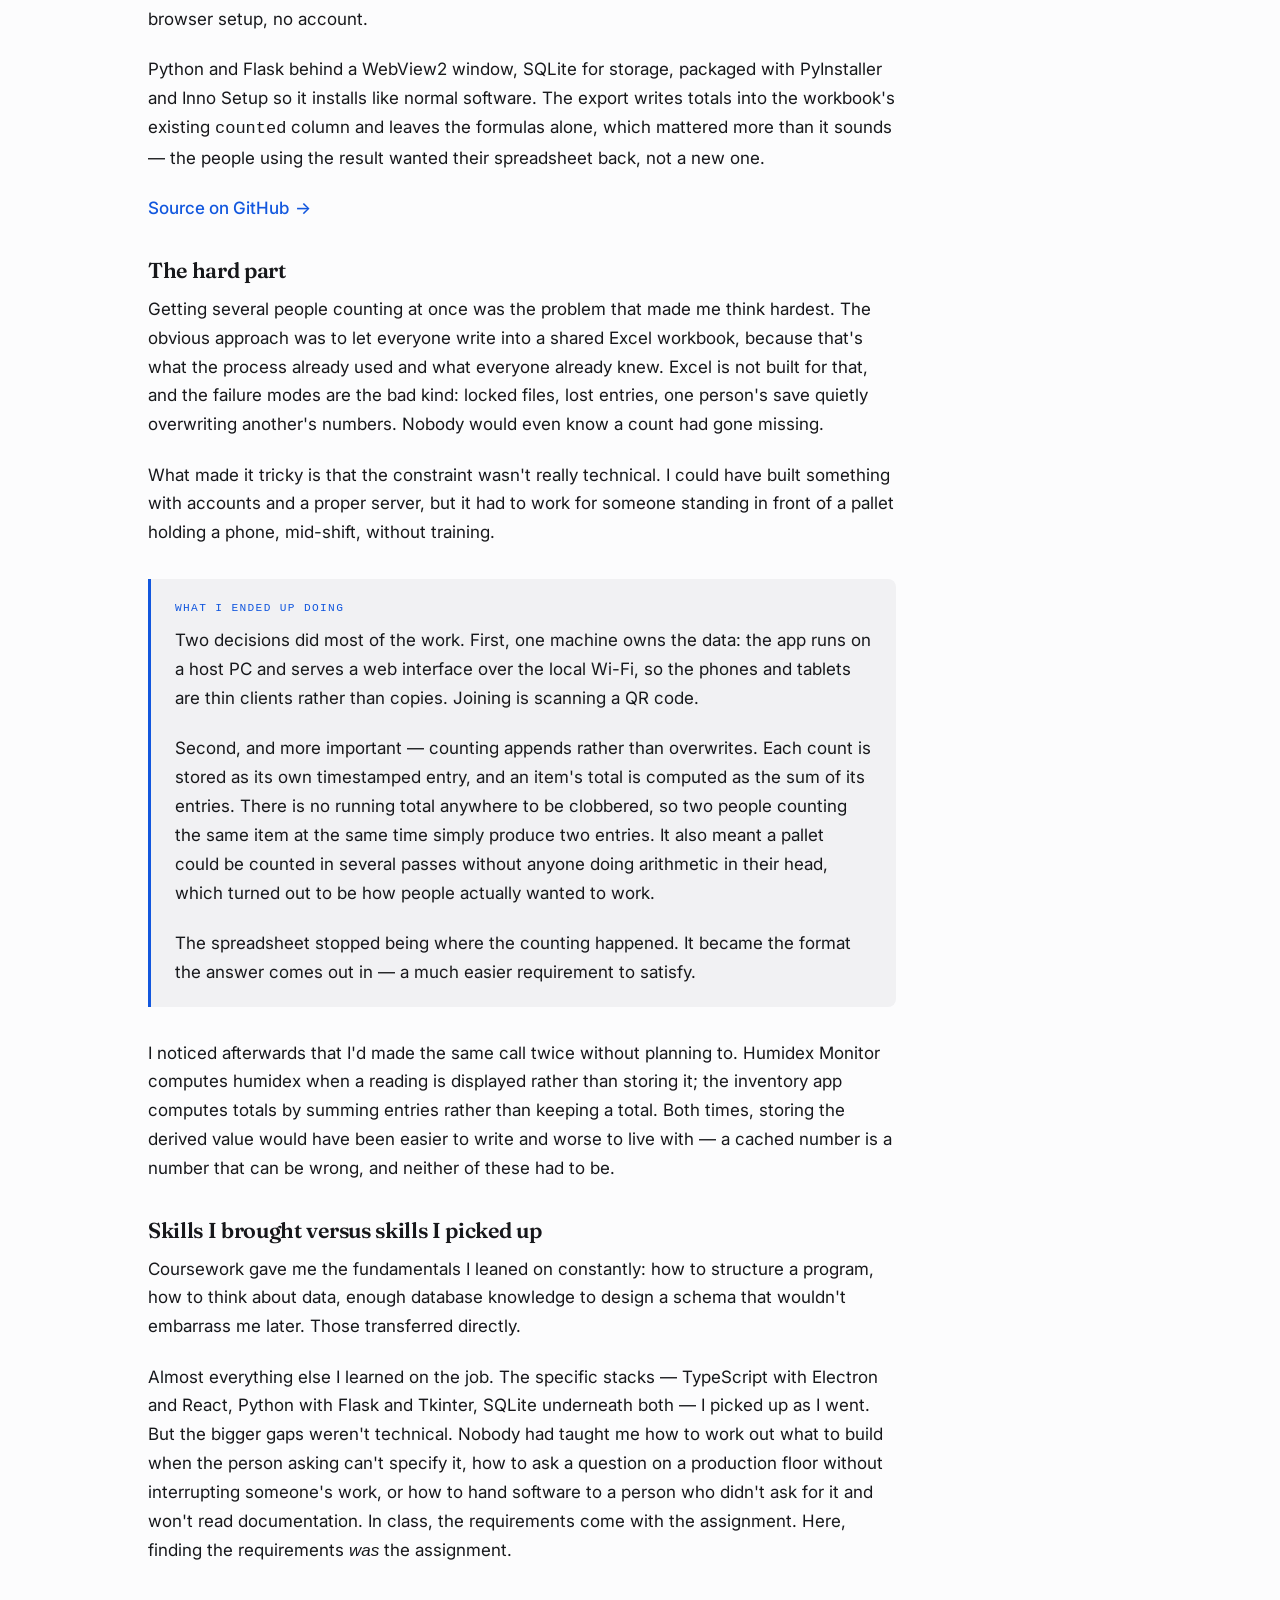
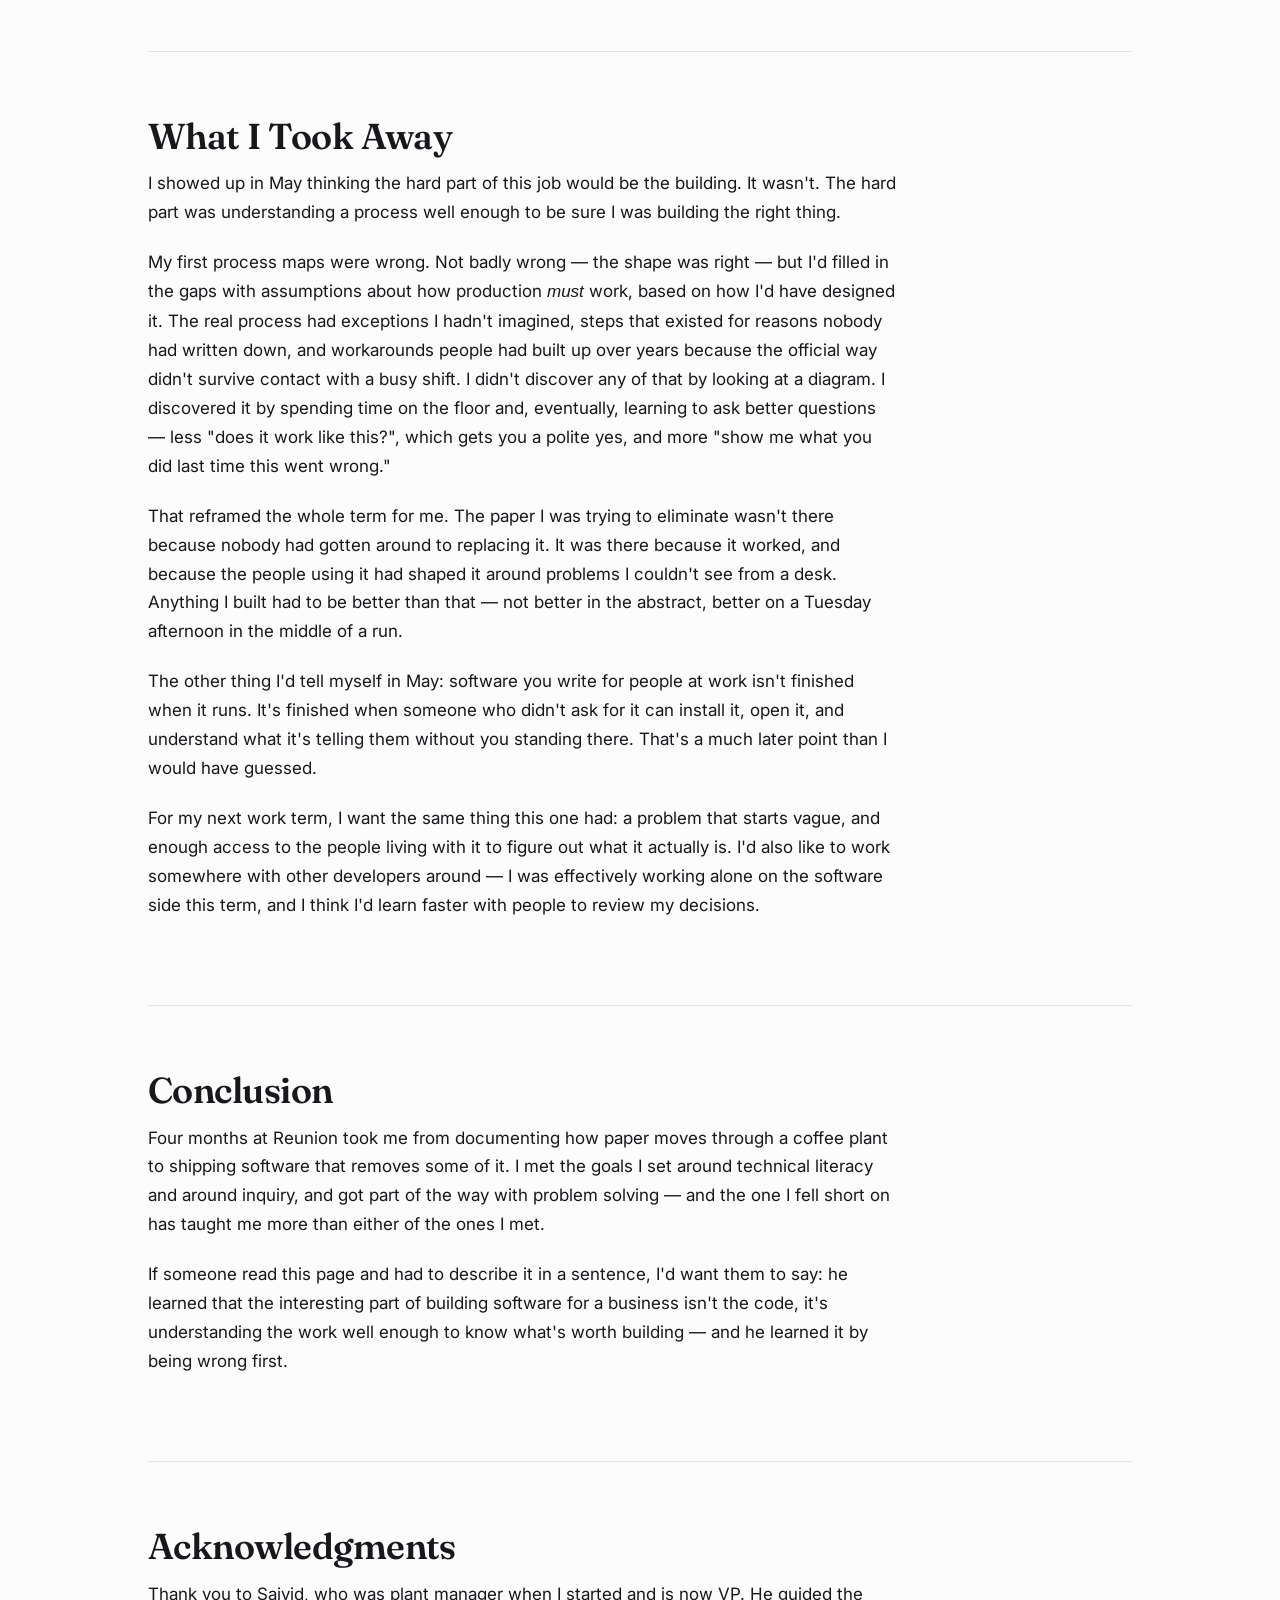
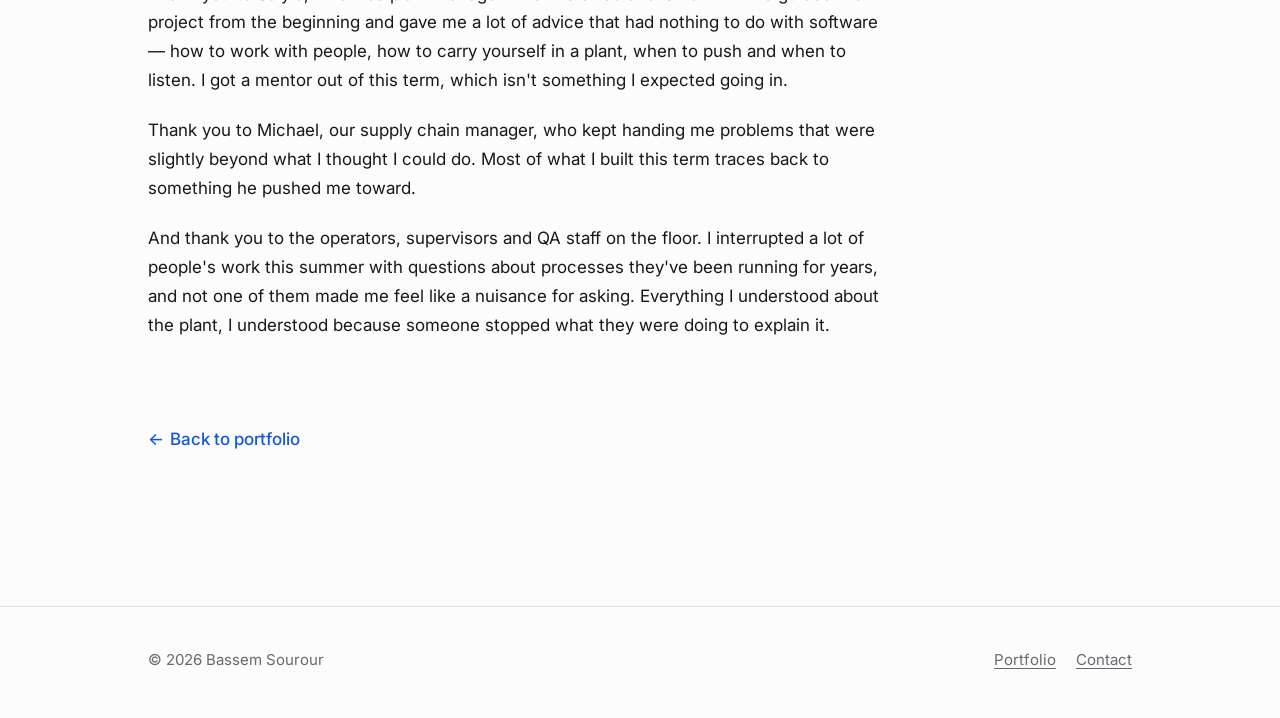
==== commit 02e7f53d: "Add files via upload" ====
--- a/work-term-1.html
+++ b/work-term-1.html
@@ -244,6 +244,13 @@
         <li class="reveal">
           <span class="goals__status">Partly</span>
           <span class="goals__title">Problem solving</span>
+          <p class="goals__note">
+            The problems I was handed weren't specified — they were
+            described as frustrations. Someone would tell me a process
+            was slow or error-prone, and turning that into something I
+            could build was most of the job. The technical problems were
+            usually the easier half.
+          </p>
           <p class="goals__note">
             The gap is QA Logger. What I built works — it handles three
             of the lab's instruments end to end — but the lab runs a
@@ -420,7 +427,7 @@
         </h4>
         <p class="reveal">
           The quality lab runs samples through several instruments — a
-          barcode scanner, an Sinar BeanPro for moisture and density, a
+          barcode scanner, a Sinar BeanPro for moisture and density, a
           Dansensor CheckMate 3 for gas analysis — and every reading was
           being copied into a spreadsheet by hand. QA Logger listens to
           those instruments directly over USB serial, parses what they
@@ -618,9 +625,10 @@
         <p class="reveal">
           Four months at Reunion took me from documenting how paper moves
           through a coffee plant to shipping software that removes some
-          of it. I met the goals I set around technical literacy, problem
-          solving, and inquiry — though the last one taught me the most,
-          and not in the way I expected.
+          of it. I met the goals I set around technical literacy and
+          around inquiry, and got part of the way with problem solving —
+          and the one I fell short on has taught me more than either of
+          the ones I met.
         </p>
         <p class="reveal">
           If someone read this page and had to describe it in a sentence,
